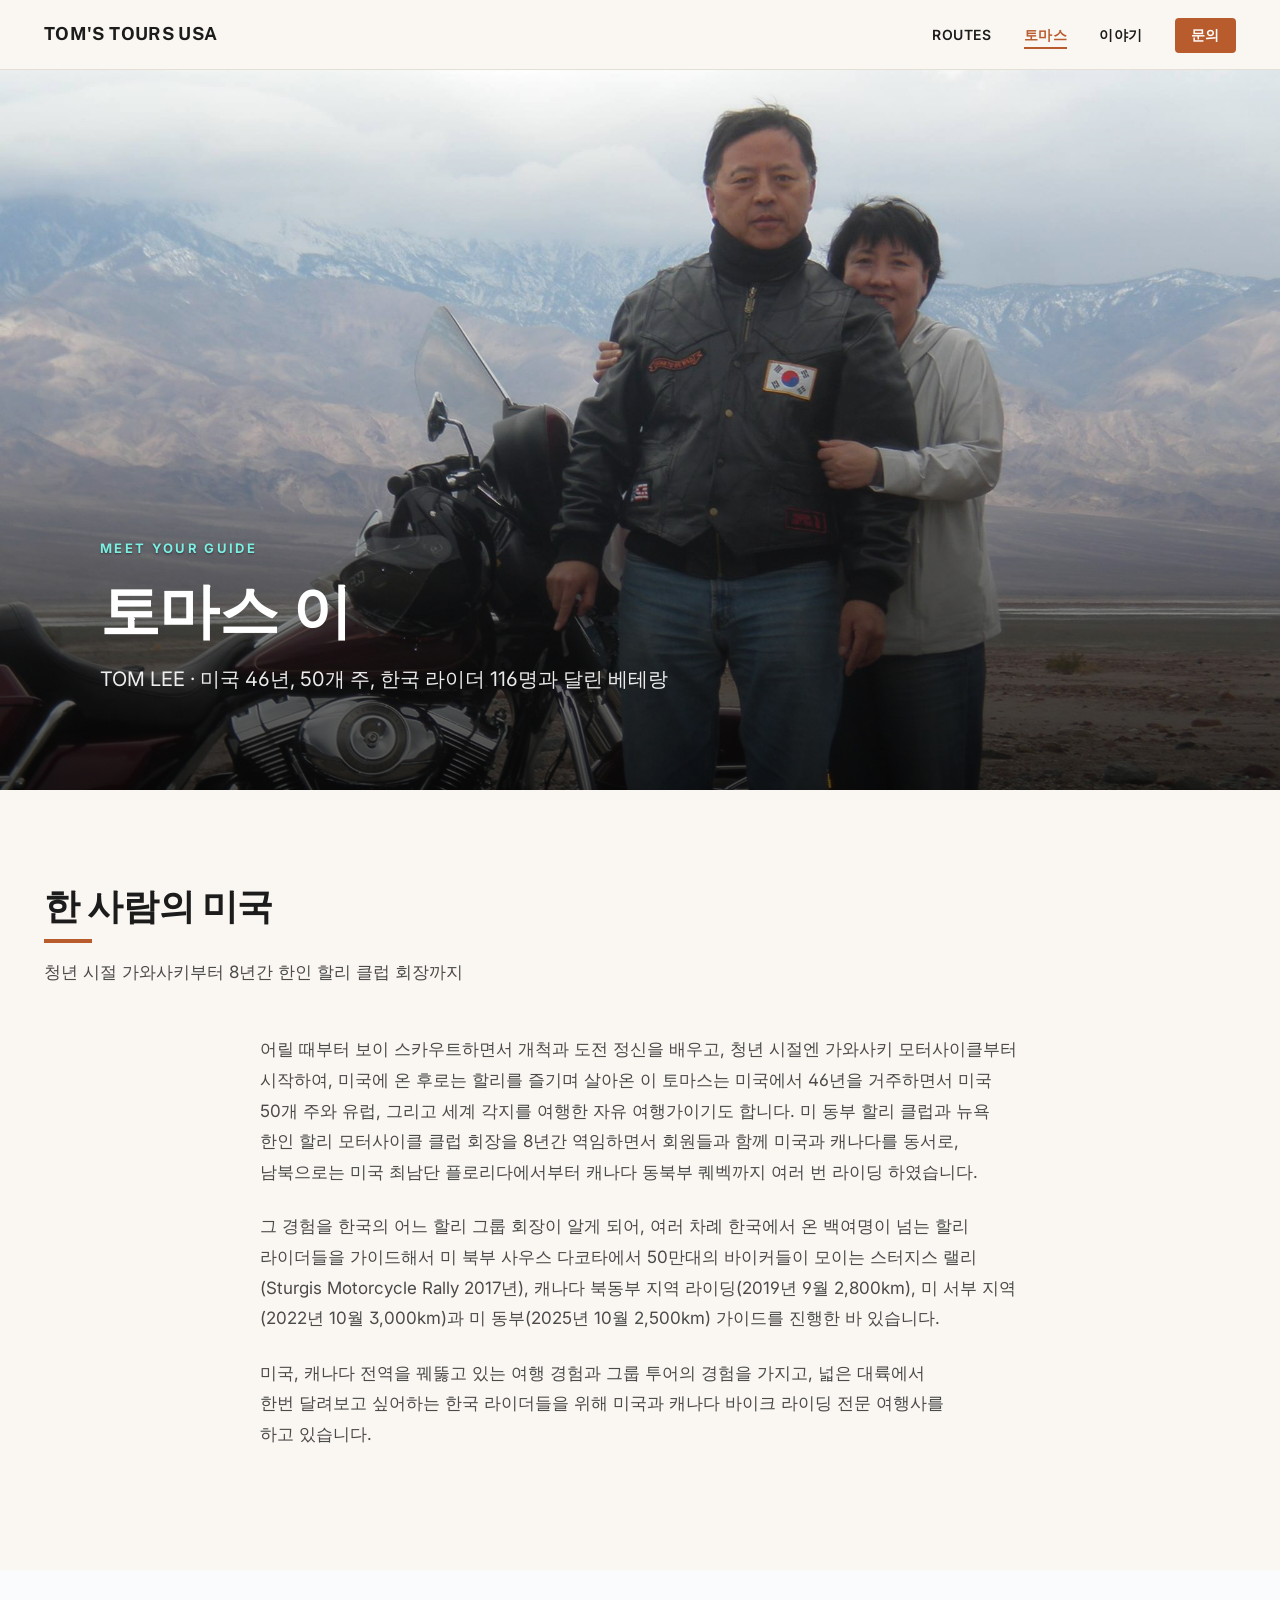
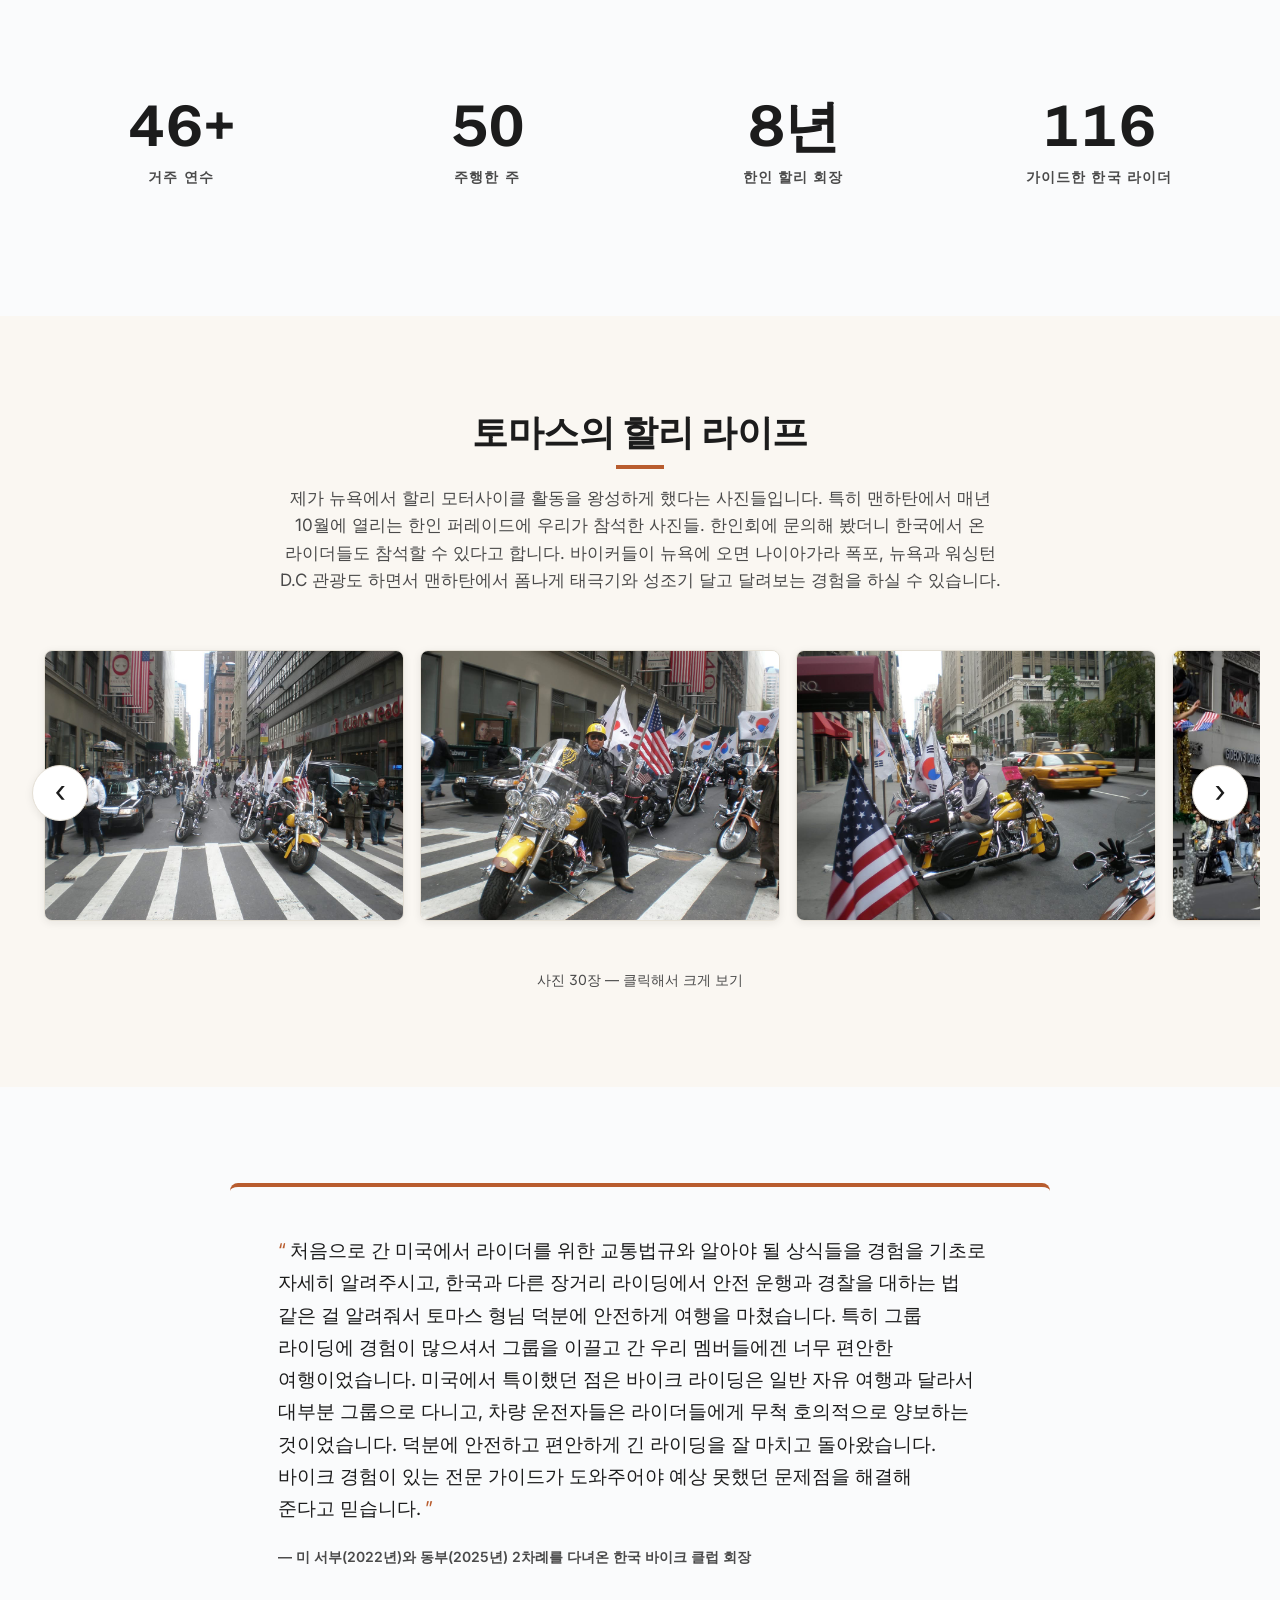
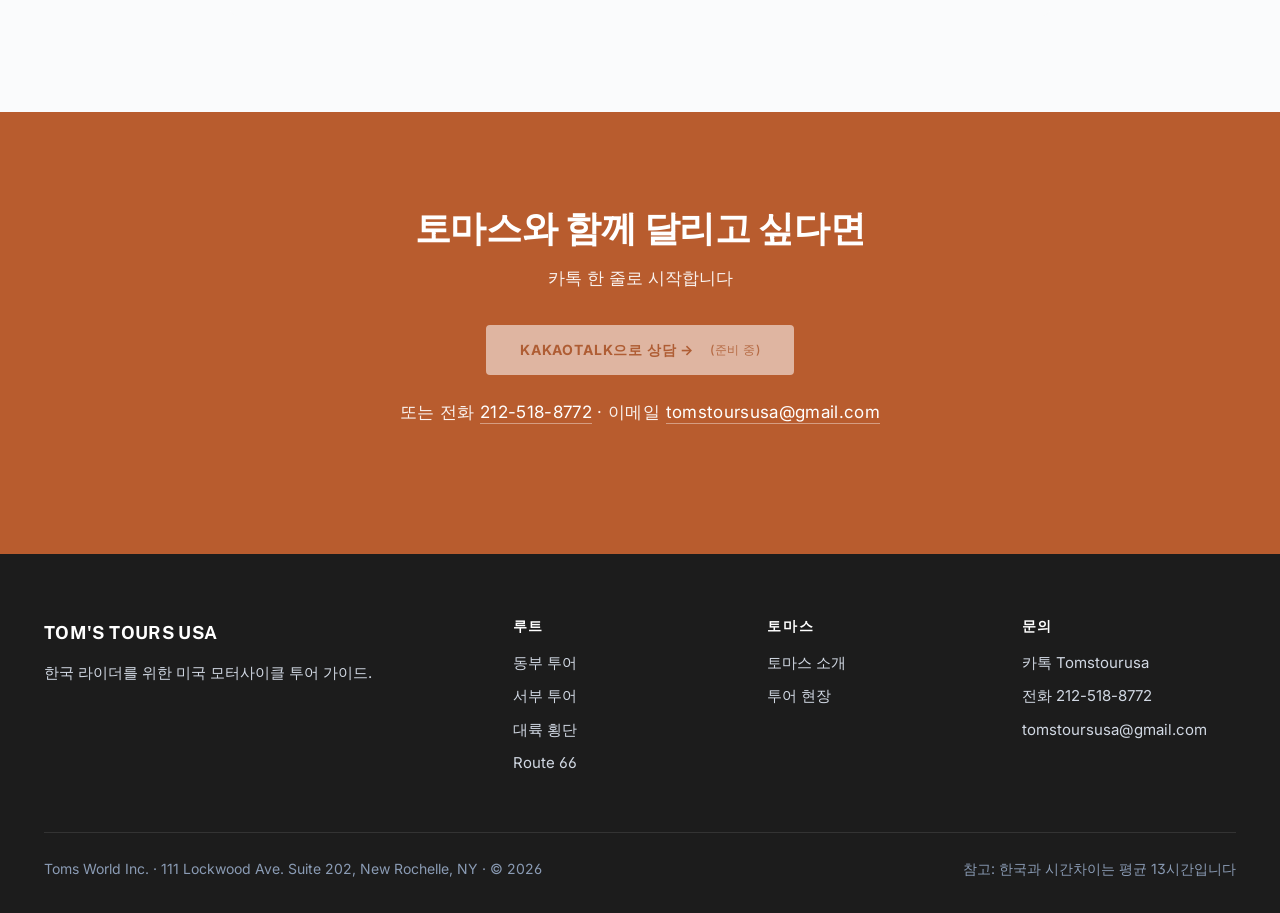
==== about.html @ 91f3f497 "Deploy LP-style site as primary (genesis-kwl.github.io/tomstoursusa) - Promote lonely/ → root (index" ====
<!DOCTYPE html>
<html lang="ko">
<head>
  <meta charset="UTF-8">
  <meta name="viewport" content="width=device-width, initial-scale=1.0">
  <title>토마스 이 · TOM'S TOURS USA</title>
  <meta name="description" content="46년 미국 거주, 50개 주 주행, 8년간 미 동부 한인 할리 클럽 회장, 116명의 한국 라이더 가이드. 토마스 이의 이야기.">
  <link rel="preconnect" href="https://fonts.googleapis.com">
  <link rel="preconnect" href="https://fonts.gstatic.com" crossorigin>
  <link href="https://fonts.googleapis.com/css2?family=Public+Sans:wght@500;700&family=Inter:wght@400;500;600;700&family=Pretendard+Variable:wght@400;500;600;700&display=swap" rel="stylesheet">
  <link rel="stylesheet" href="style.css">
</head>
<body>

<nav class="nav">
  <div class="nav-inner">
    <a href="index.html" class="nav-logo">TOM'S TOURS USA</a>
    <button class="nav-toggle" aria-label="메뉴" onclick="document.getElementById('nav-links').classList.toggle('open')">☰</button>
    <ul class="nav-links" id="nav-links">
      <li><a href="index.html#routes">ROUTES</a></li>
      <li><a href="about.html" class="active">토마스</a></li>
      <li><a href="stories.html">이야기</a></li>
      <li><a href="contact.html" class="nav-cta">문의</a></li>
    </ul>
  </div>
</nav>

<section class="hero hero--portrait">
  <img src="images/tom_photo_05_464810872_8675771472461035_6120434670242556151_n.jpg" alt="토마스와 부인이 할리데이비슨 앞에 태극기 패치를 달고 서 있는 모습">
  <div class="hero-inner">
    <div class="hero-eyebrow">MEET YOUR GUIDE</div>
    <h1>토마스 이</h1>
    <p class="hero-sub">TOM LEE · 미국 46년, 50개 주, 한국 라이더 116명과 달린 베테랑</p>
  </div>
</section>

<section class="section">
  <div class="container">
    <div class="section-head">
      <h2>한 사람의 미국</h2>
      <p class="lede">청년 시절 가와사키부터 8년간 한인 할리 클럽 회장까지</p>
    </div>
    <div style="max-width: 760px; margin: 0 auto;">
      <p style="margin-bottom: 24px; color: var(--ink-soft); line-height: 1.8;">어릴 때부터 보이 스카우트하면서 개척과 도전 정신을 배우고, 청년 시절엔 가와사키 모터사이클부터 시작하여, 미국에 온 후로는 할리를 즐기며 살아온 이 토마스는 미국에서 46년을 거주하면서 미국 50개 주와 유럽, 그리고 세계 각지를 여행한 자유 여행가이기도 합니다. 미 동부 할리 클럽과 뉴욕 한인 할리 모터사이클 클럽 회장을 8년간 역임하면서 회원들과 함께 미국과 캐나다를 동서로, 남북으로는 미국 최남단 플로리다에서부터 캐나다 동북부 퀘벡까지 여러 번 라이딩 하였습니다.</p>

      <p style="margin-bottom: 24px; color: var(--ink-soft); line-height: 1.8;">그 경험을 한국의 어느 할리 그룹 회장이 알게 되어, 여러 차례 한국에서 온 백여명이 넘는 할리 라이더들을 가이드해서 미 북부 사우스 다코타에서 50만대의 바이커들이 모이는 스터지스 랠리(Sturgis Motorcycle Rally 2017년), 캐나다 북동부 지역 라이딩(2019년 9월 2,800km), 미 서부 지역(2022년 10월 3,000km)과 미 동부(2025년 10월 2,500km) 가이드를 진행한 바 있습니다.</p>

      <p style="margin-bottom: 24px; color: var(--ink-soft); line-height: 1.8;">미국, 캐나다 전역을 꿰뚫고 있는 여행 경험과 그룹 투어의 경험을 가지고, 넓은 대륙에서 한번 달려보고 싶어하는 한국 라이더들을 위해 미국과 캐나다 바이크 라이딩 전문 여행사를 하고 있습니다.</p>
    </div>
  </div>
</section>

<section class="section--tight section--paper">
  <div class="container">
    <div class="stats stats--four" style="border:none;">
      <div><div class="stat-num">46+</div><span class="stat-label">거주 연수</span></div>
      <div><div class="stat-num">50</div><span class="stat-label">주행한 주</span></div>
      <div><div class="stat-num">8년</div><span class="stat-label">한인 할리 회장</span></div>
      <div><div class="stat-num">116</div><span class="stat-label">가이드한 한국 라이더</span></div>
    </div>
  </div>
</section>

<section class="section">
  <div class="container">
    <div class="section-head section-head--center">
      <h2>토마스의 할리 라이프</h2>
      <p class="lede" style="max-width: 760px; margin: 0 auto;">제가 뉴욕에서 할리 모터사이클 활동을 왕성하게 했다는 사진들입니다. 특히 맨하탄에서 매년 10월에 열리는 한인 퍼레이드에 우리가 참석한 사진들. 한인회에 문의해 봤더니 한국에서 온 라이더들도 참석할 수 있다고 합니다. 바이커들이 뉴욕에 오면 나이아가라 폭포, 뉴욕과 워싱턴 D.C 관광도 하면서 맨하탄에서 폼나게 태극기와 성조기 달고 달려보는 경험을 하실 수 있습니다.</p>
    </div>
  </div>

  <div class="slide-wrap">
    <button type="button" class="slide-nav slide-prev" aria-label="이전 사진" onclick="slideHarleyLife(-1)">‹</button>
    <div class="slide-track" id="harleyLifeTrack" tabindex="0" aria-label="토마스의 할리 라이프 갤러리">
      <figure class="slide" onclick="openLightboxLife(0)"><img src="images/harley_life/IMG_1296.PNG" alt="토마스의 할리 라이프 — 사진 1" loading="lazy"></figure>
      <figure class="slide" onclick="openLightboxLife(1)"><img src="images/harley_life/IMG_1297.PNG" alt="토마스의 할리 라이프 — 사진 2" loading="lazy"></figure>
      <figure class="slide" onclick="openLightboxLife(2)"><img src="images/harley_life/IMG_1298.PNG" alt="토마스의 할리 라이프 — 사진 3" loading="lazy"></figure>
      <figure class="slide" onclick="openLightboxLife(3)"><img src="images/harley_life/IMG_1299.PNG" alt="토마스의 할리 라이프 — 사진 4" loading="lazy"></figure>
      <figure class="slide" onclick="openLightboxLife(4)"><img src="images/harley_life/IMG_1300.PNG" alt="토마스의 할리 라이프 — 사진 5" loading="lazy"></figure>
      <figure class="slide" onclick="openLightboxLife(5)"><img src="images/harley_life/IMG_1301.PNG" alt="토마스의 할리 라이프 — 사진 6" loading="lazy"></figure>
      <figure class="slide" onclick="openLightboxLife(6)"><img src="images/harley_life/IMG_1302.PNG" alt="토마스의 할리 라이프 — 사진 7" loading="lazy"></figure>
      <figure class="slide" onclick="openLightboxLife(7)"><img src="images/harley_life/IMG_1303.PNG" alt="토마스의 할리 라이프 — 사진 8" loading="lazy"></figure>
      <figure class="slide" onclick="openLightboxLife(8)"><img src="images/harley_life/IMG_1304.PNG" alt="토마스의 할리 라이프 — 사진 9" loading="lazy"></figure>
      <figure class="slide" onclick="openLightboxLife(9)"><img src="images/harley_life/IMG_1305.PNG" alt="토마스의 할리 라이프 — 사진 10" loading="lazy"></figure>
      <figure class="slide" onclick="openLightboxLife(10)"><img src="images/harley_life/IMG_1306.PNG" alt="토마스의 할리 라이프 — 사진 11" loading="lazy"></figure>
      <figure class="slide" onclick="openLightboxLife(11)"><img src="images/harley_life/IMG_1307.PNG" alt="토마스의 할리 라이프 — 사진 12" loading="lazy"></figure>
      <figure class="slide" onclick="openLightboxLife(12)"><img src="images/harley_life/IMG_1308.PNG" alt="토마스의 할리 라이프 — 사진 13" loading="lazy"></figure>
      <figure class="slide" onclick="openLightboxLife(13)"><img src="images/harley_life/IMG_1309.PNG" alt="토마스의 할리 라이프 — 사진 14" loading="lazy"></figure>
      <figure class="slide" onclick="openLightboxLife(14)"><img src="images/harley_life/IMG_1310.PNG" alt="토마스의 할리 라이프 — 사진 15" loading="lazy"></figure>
      <figure class="slide" onclick="openLightboxLife(15)"><img src="images/harley_life/IMG_1311.PNG" alt="토마스의 할리 라이프 — 사진 16" loading="lazy"></figure>
      <figure class="slide" onclick="openLightboxLife(16)"><img src="images/harley_life/IMG_1312.PNG" alt="토마스의 할리 라이프 — 사진 17" loading="lazy"></figure>
      <figure class="slide" onclick="openLightboxLife(17)"><img src="images/harley_life/IMG_1313.PNG" alt="토마스의 할리 라이프 — 사진 18" loading="lazy"></figure>
      <figure class="slide" onclick="openLightboxLife(18)"><img src="images/harley_life/IMG_1314.PNG" alt="토마스의 할리 라이프 — 사진 19" loading="lazy"></figure>
      <figure class="slide" onclick="openLightboxLife(19)"><img src="images/harley_life/IMG_1315.PNG" alt="토마스의 할리 라이프 — 사진 20" loading="lazy"></figure>
      <figure class="slide" onclick="openLightboxLife(20)"><img src="images/harley_life/IMG_1316.PNG" alt="토마스의 할리 라이프 — 사진 21" loading="lazy"></figure>
      <figure class="slide" onclick="openLightboxLife(21)"><img src="images/harley_life/IMG_1317.PNG" alt="토마스의 할리 라이프 — 사진 22" loading="lazy"></figure>
      <figure class="slide" onclick="openLightboxLife(22)"><img src="images/harley_life/IMG_1318.PNG" alt="토마스의 할리 라이프 — 사진 23" loading="lazy"></figure>
      <figure class="slide" onclick="openLightboxLife(23)"><img src="images/harley_life/IMG_1319.PNG" alt="토마스의 할리 라이프 — 사진 24" loading="lazy"></figure>
      <figure class="slide" onclick="openLightboxLife(24)"><img src="images/harley_life/IMG_1320.PNG" alt="토마스의 할리 라이프 — 사진 25" loading="lazy"></figure>
      <figure class="slide" onclick="openLightboxLife(25)"><img src="images/harley_life/IMG_1321.PNG" alt="토마스의 할리 라이프 — 사진 26" loading="lazy"></figure>
      <figure class="slide" onclick="openLightboxLife(26)"><img src="images/harley_life/IMG_1322.PNG" alt="토마스의 할리 라이프 — 사진 27" loading="lazy"></figure>
      <figure class="slide" onclick="openLightboxLife(27)"><img src="images/harley_life/IMG_1323.PNG" alt="토마스의 할리 라이프 — 사진 28" loading="lazy"></figure>
      <figure class="slide" onclick="openLightboxLife(28)"><img src="images/harley_life/IMG_1324.PNG" alt="토마스의 할리 라이프 — 사진 29" loading="lazy"></figure>
      <figure class="slide" onclick="openLightboxLife(29)"><img src="images/harley_life/IMG_1325.PNG" alt="토마스의 할리 라이프 — 사진 30" loading="lazy"></figure>
    </div>
    <button type="button" class="slide-nav slide-next" aria-label="다음 사진" onclick="slideHarleyLife(1)">›</button>
  </div>
  <div class="container">
    <p class="slide-meta">사진 30장 — 클릭해서 크게 보기</p>
  </div>
</section>

<!-- LIGHTBOX (full-screen photo viewer) -->
<div class="lightbox" id="lightboxLife" aria-hidden="true" role="dialog" aria-label="할리 라이프 사진 전체 보기">
  <button type="button" class="lightbox-close" aria-label="닫기" onclick="closeLightboxLife()">×</button>
  <button type="button" class="lightbox-nav lightbox-prev" aria-label="이전 사진" onclick="lightboxLifeNav(-1)">‹</button>
  <div class="lightbox-stage">
    <img id="lightboxLifeImg" src="" alt="">
    <div class="lightbox-meta">
      <span class="lightbox-caption" id="lightboxLifeCaption"></span>
      <span class="lightbox-counter" id="lightboxLifeCounter"></span>
    </div>
  </div>
  <button type="button" class="lightbox-nav lightbox-next" aria-label="다음 사진" onclick="lightboxLifeNav(1)">›</button>
</div>

<script>
  function slideHarleyLife(dir) {
    var t = document.getElementById('harleyLifeTrack');
    if (!t) return;
    var slide = t.querySelector('.slide');
    if (!slide) return;
    var step = slide.getBoundingClientRect().width + 16;
    t.scrollBy({ left: dir * step, behavior: 'smooth' });
  }

  var __lifePhotos = [
  {src: "images/harley_life/IMG_1296.PNG", caption: "토마스의 할리 라이프 — 1 / 30", alt: "토마스의 할리 라이프 사진 1"},
  {src: "images/harley_life/IMG_1297.PNG", caption: "토마스의 할리 라이프 — 2 / 30", alt: "토마스의 할리 라이프 사진 2"},
  {src: "images/harley_life/IMG_1298.PNG", caption: "토마스의 할리 라이프 — 3 / 30", alt: "토마스의 할리 라이프 사진 3"},
  {src: "images/harley_life/IMG_1299.PNG", caption: "토마스의 할리 라이프 — 4 / 30", alt: "토마스의 할리 라이프 사진 4"},
  {src: "images/harley_life/IMG_1300.PNG", caption: "토마스의 할리 라이프 — 5 / 30", alt: "토마스의 할리 라이프 사진 5"},
  {src: "images/harley_life/IMG_1301.PNG", caption: "토마스의 할리 라이프 — 6 / 30", alt: "토마스의 할리 라이프 사진 6"},
  {src: "images/harley_life/IMG_1302.PNG", caption: "토마스의 할리 라이프 — 7 / 30", alt: "토마스의 할리 라이프 사진 7"},
  {src: "images/harley_life/IMG_1303.PNG", caption: "토마스의 할리 라이프 — 8 / 30", alt: "토마스의 할리 라이프 사진 8"},
  {src: "images/harley_life/IMG_1304.PNG", caption: "토마스의 할리 라이프 — 9 / 30", alt: "토마스의 할리 라이프 사진 9"},
  {src: "images/harley_life/IMG_1305.PNG", caption: "토마스의 할리 라이프 — 10 / 30", alt: "토마스의 할리 라이프 사진 10"},
  {src: "images/harley_life/IMG_1306.PNG", caption: "토마스의 할리 라이프 — 11 / 30", alt: "토마스의 할리 라이프 사진 11"},
  {src: "images/harley_life/IMG_1307.PNG", caption: "토마스의 할리 라이프 — 12 / 30", alt: "토마스의 할리 라이프 사진 12"},
  {src: "images/harley_life/IMG_1308.PNG", caption: "토마스의 할리 라이프 — 13 / 30", alt: "토마스의 할리 라이프 사진 13"},
  {src: "images/harley_life/IMG_1309.PNG", caption: "토마스의 할리 라이프 — 14 / 30", alt: "토마스의 할리 라이프 사진 14"},
  {src: "images/harley_life/IMG_1310.PNG", caption: "토마스의 할리 라이프 — 15 / 30", alt: "토마스의 할리 라이프 사진 15"},
  {src: "images/harley_life/IMG_1311.PNG", caption: "토마스의 할리 라이프 — 16 / 30", alt: "토마스의 할리 라이프 사진 16"},
  {src: "images/harley_life/IMG_1312.PNG", caption: "토마스의 할리 라이프 — 17 / 30", alt: "토마스의 할리 라이프 사진 17"},
  {src: "images/harley_life/IMG_1313.PNG", caption: "토마스의 할리 라이프 — 18 / 30", alt: "토마스의 할리 라이프 사진 18"},
  {src: "images/harley_life/IMG_1314.PNG", caption: "토마스의 할리 라이프 — 19 / 30", alt: "토마스의 할리 라이프 사진 19"},
  {src: "images/harley_life/IMG_1315.PNG", caption: "토마스의 할리 라이프 — 20 / 30", alt: "토마스의 할리 라이프 사진 20"},
  {src: "images/harley_life/IMG_1316.PNG", caption: "토마스의 할리 라이프 — 21 / 30", alt: "토마스의 할리 라이프 사진 21"},
  {src: "images/harley_life/IMG_1317.PNG", caption: "토마스의 할리 라이프 — 22 / 30", alt: "토마스의 할리 라이프 사진 22"},
  {src: "images/harley_life/IMG_1318.PNG", caption: "토마스의 할리 라이프 — 23 / 30", alt: "토마스의 할리 라이프 사진 23"},
  {src: "images/harley_life/IMG_1319.PNG", caption: "토마스의 할리 라이프 — 24 / 30", alt: "토마스의 할리 라이프 사진 24"},
  {src: "images/harley_life/IMG_1320.PNG", caption: "토마스의 할리 라이프 — 25 / 30", alt: "토마스의 할리 라이프 사진 25"},
  {src: "images/harley_life/IMG_1321.PNG", caption: "토마스의 할리 라이프 — 26 / 30", alt: "토마스의 할리 라이프 사진 26"},
  {src: "images/harley_life/IMG_1322.PNG", caption: "토마스의 할리 라이프 — 27 / 30", alt: "토마스의 할리 라이프 사진 27"},
  {src: "images/harley_life/IMG_1323.PNG", caption: "토마스의 할리 라이프 — 28 / 30", alt: "토마스의 할리 라이프 사진 28"},
  {src: "images/harley_life/IMG_1324.PNG", caption: "토마스의 할리 라이프 — 29 / 30", alt: "토마스의 할리 라이프 사진 29"},
  {src: "images/harley_life/IMG_1325.PNG", caption: "토마스의 할리 라이프 — 30 / 30", alt: "토마스의 할리 라이프 사진 30"}
  ];
  var __lifeIdx = 0;
  function openLightboxLife(i) {
    __lifeIdx = i;
    var lb = document.getElementById('lightboxLife');
    var img = document.getElementById('lightboxLifeImg');
    var cap = document.getElementById('lightboxLifeCaption');
    var cnt = document.getElementById('lightboxLifeCounter');
    var p = __lifePhotos[__lifeIdx];
    img.src = p.src; img.alt = p.alt;
    cap.textContent = p.caption;
    cnt.textContent = (__lifeIdx + 1) + ' / ' + __lifePhotos.length;
    lb.classList.add('open');
    lb.setAttribute('aria-hidden', 'false');
    document.body.style.overflow = 'hidden';
  }
  function closeLightboxLife() {
    var lb = document.getElementById('lightboxLife');
    lb.classList.remove('open');
    lb.setAttribute('aria-hidden', 'true');
    document.body.style.overflow = '';
  }
  function lightboxLifeNav(dir) {
    __lifeIdx = (__lifeIdx + dir + __lifePhotos.length) % __lifePhotos.length;
    openLightboxLife(__lifeIdx);
  }
  document.addEventListener('keydown', function(e) {
    var lb = document.getElementById('lightboxLife');
    if (!lb || !lb.classList.contains('open')) return;
    if (e.key === 'Escape') closeLightboxLife();
    else if (e.key === 'ArrowLeft') lightboxLifeNav(-1);
    else if (e.key === 'ArrowRight') lightboxLifeNav(1);
  });
  document.getElementById('lightboxLife').addEventListener('click', function(e) {
    if (e.target.id === 'lightboxLife') closeLightboxLife();
  });
</script>

<section class="section section--paper">
  <div class="container">
    <div class="testimonial">
      <q>처음으로 간 미국에서 라이더를 위한 교통법규와 알아야 될 상식들을 경험을 기초로 자세히 알려주시고, 한국과 다른 장거리 라이딩에서 안전 운행과 경찰을 대하는 법 같은 걸 알려줘서 토마스 형님 덕분에 안전하게 여행을 마쳤습니다. 특히 그룹 라이딩에 경험이 많으셔서 그룹을 이끌고 간 우리 멤버들에겐 너무 편안한 여행이었습니다. 미국에서 특이했던 점은 바이크 라이딩은 일반 자유 여행과 달라서 대부분 그룹으로 다니고, 차량 운전자들은 라이더들에게 무척 호의적으로 양보하는 것이었습니다. 덕분에 안전하고 편안하게 긴 라이딩을 잘 마치고 돌아왔습니다. 바이크 경험이 있는 전문 가이드가 도와주어야 예상 못했던 문제점을 해결해 준다고 믿습니다.</q>
      <cite>— 미 서부(2022년)와 동부(2025년) 2차례를 다녀온 한국 바이크 클럽 회장</cite>
    </div>
  </div>
</section>

<section class="teal-cta">
  <div class="container">
    <h2>토마스와 함께 달리고 싶다면</h2>
    <p>카톡 한 줄로 시작합니다</p>
    <div class="btn-row">
      <button type="button" class="btn btn-on-teal btn-disabled" disabled aria-disabled="true" title="카카오톡 링크 준비 중입니다">KAKAOTALK으로 상담 → <span class="btn-pending">(준비 중)</span></button>
    </div>
    <p class="teal-cta-meta">또는 전화 <a href="tel:212-518-8772">212-518-8772</a> · 이메일 <a href="mailto:tomstoursusa@gmail.com">tomstoursusa@gmail.com</a></p>
  </div>
</section>

<footer class="footer">
  <div class="container">
    <div class="footer-grid">
      <div class="footer-brand">
        <strong>TOM'S TOURS USA</strong>
        한국 라이더를 위한 미국 모터사이클 투어 가이드.
      </div>
      <div>
        <h4>루트</h4>
        <ul>
          <li><a href="routes/east.html">동부 투어</a></li>
          <li><a href="routes/west.html">서부 투어</a></li>
          <li><a href="routes/transcontinental.html">대륙 횡단</a></li>
          <li><a href="routes/route66.html">Route 66</a></li>
        </ul>
      </div>
      <div>
        <h4>토마스</h4>
        <ul>
          <li><a href="about.html">토마스 소개</a></li>
          <li><a href="stories.html">투어 현장</a></li>
        </ul>
      </div>
      <div>
        <h4>문의</h4>
        <ul>
          <li>카톡 Tomstourusa</li>
          <li>전화 212-518-8772</li>
          <li>tomstoursusa@gmail.com</li>
        </ul>
      </div>
    </div>
    <div class="footer-bottom">
      <span>Toms World Inc. · 111 Lockwood Ave. Suite 202, New Rochelle, NY · © 2026</span>
      <span>참고: 한국과 시간차이는 평균 13시간입니다</span>
    </div>
  </div>
</footer>

</body>
</html>
---- style.css ----
/* ==========================================================================
   TOM'S TOURS USA — Lonely Planet edition
   White paper · LP teal · Public Sans / Inter / Pretendard
   ========================================================================== */

:root {
  --paper: #FAF7F2;        /* warm off-white */
  --surface: #FFFFFF;      /* card backgrounds */
  --ink: #1c1c1c;          /* near-black */
  --ink-soft: #4a4a4a;     /* secondary text */
  --accent: #B85C2E;       /* single accent (placeholder rust) */
  --accent-dark: #9A4920;  /* hover */
  --rule: #E5E0D6;         /* warm divider */
  --shadow-card: 0 2px 8px rgba(28, 28, 28, 0.08);
  --shadow-card-hover: 0 8px 24px rgba(28, 28, 28, 0.14);
  --container: 1240px;
  --pad: 24px;
}

* { box-sizing: border-box; margin: 0; padding: 0; }

html { scroll-behavior: smooth; -webkit-text-size-adjust: 100%; }

body {
  font-family: 'Inter', 'Pretendard Variable', 'Pretendard', -apple-system, BlinkMacSystemFont, sans-serif;
  font-size: 17px;
  line-height: 1.6;
  color: var(--ink);
  background: var(--paper);
  -webkit-font-smoothing: antialiased;
  -moz-osx-font-smoothing: grayscale;
  font-feature-settings: "kern" 1, "liga" 1, "ss01" 1;
  /* Korean line-break: keep eojeol (어절) intact, no mid-word breaks */
  word-break: keep-all;
  overflow-wrap: break-word;
  text-wrap: pretty;
}

/* Anchor scroll offset for sticky nav (#routes etc. land below the header) */
section[id], div[id] { scroll-margin-top: 80px; }

/* a11y: visible keyboard focus on all interactive elements */
a:focus-visible,
button:focus-visible,
.card:focus-visible,
.btn:focus-visible,
.cta-text:focus-visible {
  outline: 3px solid var(--accent);
  outline-offset: 3px;
  border-radius: 4px;
}

/* Respect users who prefer reduced motion */
@media (prefers-reduced-motion: reduce) {
  html { scroll-behavior: auto; }
  *, *::before, *::after {
    animation-duration: 0.01ms !important;
    animation-iteration-count: 1 !important;
    transition-duration: 0.01ms !important;
  }
  .card:hover { transform: none; }
  .card:hover .card-photo img,
  .thumb:hover img { transform: none; }
}

/* Headlines: balanced wrapping (no orphan single words on last line) */
h1, h2, h3, h4, .prologue-quote, .lede { text-wrap: balance; }

/* Hero h1 has a deliberate 2-line break on desktop (composition / rhythm).
   On mobile (≤768px) we let text-wrap: balance choose the natural break,
   to avoid awkward "달려본 / 가이드와 함께" stranding when font shrinks to 36/30px. */
.br-desktop { display: inline; }
@media (max-width: 768px) {
  .br-desktop { display: none; }
}

img { max-width: 100%; height: auto; display: block; }

a { color: var(--accent); text-decoration: none; }
a:hover { color: var(--accent-dark); }

h1, h2, h3, h4 {
  font-family: 'Public Sans', 'Inter Tight', 'Pretendard Variable', sans-serif;
  font-weight: 700;
  line-height: 1.15;
  color: var(--ink);
  letter-spacing: -0.01em;
}

.container {
  max-width: var(--container);
  margin: 0 auto;
  padding: 0 var(--pad);
}

/* ============ NAV ============ */
.nav {
  position: sticky; top: 0; z-index: 100;
  background: var(--paper);
  border-bottom: 1px solid var(--rule);
}
.nav-inner {
  display: flex; align-items: center; justify-content: space-between;
  padding: 20px 0;
  max-width: var(--container);
  margin: 0 auto; padding-left: var(--pad); padding-right: var(--pad);
}
.nav-logo {
  font-family: 'Public Sans', 'Inter Tight', sans-serif;
  font-weight: 700; font-size: 18px;
  letter-spacing: 0.02em;
  color: var(--ink);
}
.nav-links {
  display: flex; gap: 32px; list-style: none;
}
.nav-links a {
  color: var(--ink);
  font-weight: 600;
  font-size: 14px;
  letter-spacing: 0.04em;
  text-transform: uppercase;
  padding: 4px 0;
  border-bottom: 2px solid transparent;
  transition: border-color 0.15s, color 0.15s;
}
.nav-links a:hover, .nav-links a.active {
  color: var(--accent);
  border-bottom-color: var(--accent);
}
.nav-toggle {
  display: none;
  background: none; border: none;
  font-size: 24px; color: var(--ink);
  cursor: pointer;
  /* 44×44 touch target floor (Fitts's Law / WCAG 2.5.5 Level AAA) */
  min-width: 44px;
  min-height: 44px;
  padding: 8px;
  margin: -8px;
  border-radius: 4px;
}
.nav-toggle:hover { background: rgba(0,0,0,0.04); }

/* ============ HERO ============ */
.hero {
  position: relative;
  width: 100%;
  aspect-ratio: 21 / 9;
  min-height: 480px;
  max-height: 760px;
  overflow: hidden;
  display: flex; align-items: flex-end;
}
.hero img {
  position: absolute; inset: 0;
  width: 100%; height: 100%;
  object-fit: cover; object-position: center;
  z-index: 1;
}
.hero::after {
  content: ""; position: absolute; inset: 0;
  /* Neutral black gradient — keeps focus on accent rust, no competing hue */
  background: linear-gradient(180deg, rgba(0,0,0,0) 0%, rgba(0,0,0,0.20) 50%, rgba(0,0,0,0.72) 100%);
  z-index: 2;
}
.hero-inner {
  position: relative; z-index: 3;
  width: 100%;
  max-width: var(--container);
  margin: 0 auto;
  padding: 64px 80px;
  color: #fff;
}
.hero-eyebrow {
  text-transform: uppercase;
  letter-spacing: 0.18em;
  font-size: 13px;
  font-weight: 700;
  /* Brighter teal for AA contrast on photo + black gradient bottom.
     #6BE3D5 → #7CF0E2 lifts luminance ~6% while keeping LP teal hue. */
  color: #7CF0E2;
  margin-bottom: 20px;
  /* Subtle text-shadow shores up contrast over variable photo backgrounds */
  text-shadow: 0 1px 2px rgba(0,0,0,0.45);
}
.hero h1 {
  font-size: 64px;
  color: #fff;
  margin-bottom: 20px;
  max-width: 880px;
  line-height: 1.08;
}
.hero-sub {
  font-size: 20px;
  color: rgba(255,255,255,0.92);
  line-height: 1.5;
  max-width: 720px;
  margin-bottom: 32px;
  font-weight: 400;
}
.hero-cta { display: flex; gap: 16px; flex-wrap: wrap; }

.hero--small { aspect-ratio: auto; min-height: 56vh; max-height: 540px; }
.hero--smaller { aspect-ratio: auto; min-height: 44vh; max-height: 460px; }
.hero--small h1, .hero--smaller h1 { font-size: 56px; }

/* PORTRAIT hero — for about.html where the photo is a vertical portrait;
   we let it breathe taller and shift the image focus toward the upper third. */
.hero--portrait { aspect-ratio: auto; min-height: 72vh; max-height: 760px; }
.hero--portrait img { object-position: center 28%; }
.hero--portrait h1 { font-size: 60px; }
@media (max-width: 768px) {
  .hero--portrait { min-height: 64vh; max-height: 620px; }
  .hero--portrait h1 { font-size: 40px; }
}

/* ============ BUTTONS ============ */
.btn {
  display: inline-flex; align-items: center; gap: 8px;
  font-family: inherit;
  font-size: 14px;
  font-weight: 700;
  letter-spacing: 0.06em;
  text-transform: uppercase;
  padding: 16px 32px;
  border-radius: 4px;
  border: 2px solid transparent;
  cursor: pointer;
  transition: background 0.15s, color 0.15s, border-color 0.15s, transform 0.15s;
  text-decoration: none;
  line-height: 1;
}
.btn-primary { background: var(--accent); color: #fff; border-color: var(--accent); }
.btn-primary:hover { background: var(--accent-dark); border-color: var(--accent-dark); color: #fff; }
.btn-outline-white { background: transparent; color: #fff; border-color: #fff; }
.btn-outline-white:hover { background: #fff; color: var(--ink); }
.btn-on-teal { background: #fff; color: var(--accent); border-color: #fff; }
.btn-on-teal:hover { background: rgba(255,255,255,0.9); color: var(--accent-dark); }

.cta-text {
  display: inline-flex; align-items: center; gap: 8px;
  color: var(--accent);
  font-weight: 700;
  font-size: 14px;
  letter-spacing: 0.06em;
  text-transform: uppercase;
}
.cta-text:hover { color: var(--accent-dark); }
.cta-text::after { content: "→"; transition: transform 0.15s; }
.cta-text:hover::after { transform: translateX(3px); }

/* ============ SECTIONS ============ */
.section { padding: 96px 0; }
.section--tight { padding: 64px 0; }
.section--white { background: var(--paper); }
.section--paper { background: #fafbfc; }

.section-head { margin-bottom: 48px; max-width: 760px; }
.section-head--center { text-align: center; margin-left: auto; margin-right: auto; }
.section-head h2 {
  font-size: 36px;
  margin-bottom: 16px;
  position: relative;
  padding-bottom: 16px;
}
.section-head h2::after {
  content: "";
  position: absolute;
  left: 0; bottom: 0;
  /* 8px-grid: 56→48px keeps 8-multiple cadence with section-head margin-bottom: 48px */
  width: 48px; height: 4px;
  background: var(--accent);
}
.section-head--center h2::after { left: 50%; transform: translateX(-50%); }
.section-head .lede {
  font-size: 17px;
  color: var(--ink-soft);
  line-height: 1.6;
}

/* ============ STATS STRIP ============ */
.stats {
  display: grid;
  grid-template-columns: repeat(3, 1fr);
  gap: 32px;
  padding: 64px 0;
  border-top: 1px solid var(--rule);
  border-bottom: 1px solid var(--rule);
  text-align: center;
}
.stats--four { grid-template-columns: repeat(4, 1fr); }
.stat-num {
  font-family: 'Public Sans', 'Inter Tight', sans-serif;
  font-size: 56px;
  font-weight: 700;
  color: var(--ink);
  line-height: 1;
  font-variant-numeric: tabular-nums;
  letter-spacing: -0.02em;
}
.stat-label {
  display: block;
  margin-top: 12px;
  font-size: 14px;
  color: var(--ink-soft);
  text-transform: uppercase;
  letter-spacing: 0.08em;
  font-weight: 600;
}

/* ============ ROUTE CARDS ============ */
.cards {
  display: grid;
  grid-template-columns: repeat(2, 1fr);
  gap: 32px;
}
.cards--3 { grid-template-columns: repeat(3, 1fr); }
.cards--4 { grid-template-columns: repeat(4, 1fr); }

.card {
  background: #fff;
  border-radius: 8px;
  overflow: hidden;
  box-shadow: var(--shadow-card);
  transition: box-shadow 0.2s, transform 0.2s;
  display: flex; flex-direction: column;
  text-decoration: none;
  color: inherit;
}
.card:hover {
  box-shadow: var(--shadow-card-hover);
  transform: translateY(-2px);
  color: inherit;
}
.card-photo {
  aspect-ratio: 16 / 10;
  overflow: hidden;
  background: #f0f3f6;
}
.card-photo img {
  width: 100%; height: 100%; object-fit: cover;
  transition: transform 0.4s;
}
.card:hover .card-photo img { transform: scale(1.04); }
.card-body { padding: 24px; flex: 1; display: flex; flex-direction: column; }
.card-eyebrow {
  font-size: 14px;
  text-transform: uppercase;
  letter-spacing: 0.12em;
  font-weight: 700;
  color: var(--accent);
  margin-bottom: 12px;
}
.card-title {
  font-size: 24px;
  font-weight: 700;
  color: var(--ink);
  margin-bottom: 8px;
  line-height: 1.2;
}
.card-sub {
  font-size: 15px;
  color: var(--ink-soft);
  line-height: 1.5;
  margin-bottom: 20px;
  flex: 1;
}
.card-cta { margin-top: auto; }

/* ============ ABOUT 2-COL ============ */
.split {
  display: grid;
  grid-template-columns: 4fr 6fr;
  gap: 64px;
  align-items: center;
}
.split-photo img {
  width: 100%;
  border-radius: 8px;
  aspect-ratio: 4 / 5;
  object-fit: cover;
  box-shadow: var(--shadow-card);
}
.split-text h2 { font-size: 36px; margin: 12px 0 20px; line-height: 1.15; }
.split-text p { color: var(--ink-soft); margin-bottom: 20px; line-height: 1.7; }
.split-text .eyebrow {
  font-size: 14px;
  text-transform: uppercase;
  letter-spacing: 0.18em;
  font-weight: 700;
  color: var(--accent);
}

/* ============ THUMB GRID ============ */
.thumbs {
  display: grid;
  grid-template-columns: repeat(4, 1fr);
  gap: 16px;
}
.thumbs--3 { grid-template-columns: repeat(3, 1fr); }
.thumb {
  aspect-ratio: 1 / 1;
  overflow: hidden;
  border-radius: 8px;
  background: #f0f3f6;
  cursor: pointer;
}
.thumb img {
  width: 100%; height: 100%; object-fit: cover;
  transition: transform 0.4s;
}
.thumb:hover img { transform: scale(1.05); }

/* ============ TEAL CTA BLOCK ============ */
.teal-cta {
  background: var(--accent);
  color: #fff;
  padding: 96px 0;
  text-align: center;
}
.teal-cta h2 {
  color: #fff;
  font-size: 36px;
  margin-bottom: 16px;
}
.teal-cta p {
  font-size: 17px;
  color: rgba(255,255,255,0.92);
  margin-bottom: 32px;
}
.teal-cta .btn-row { display: inline-flex; gap: 16px; flex-wrap: wrap; justify-content: center; }

/* ============ FOOTER ============ */
.footer {
  background: var(--ink);
  color: #d1d8e3;
  padding: 64px 0 32px;
  font-size: 15px;
  line-height: 1.7;
}
.footer-grid {
  display: grid;
  grid-template-columns: 2fr 1fr 1fr 1fr;
  gap: 40px;
  margin-bottom: 48px;
}
.footer h4 {
  color: #fff;
  font-size: 14px;
  text-transform: uppercase;
  letter-spacing: 0.12em;
  margin-bottom: 16px;
}
.footer-brand strong {
  display: block;
  font-family: 'Public Sans', 'Inter Tight', sans-serif;
  font-size: 18px;
  color: #fff;
  margin-bottom: 12px;
  letter-spacing: 0.02em;
}
.footer ul { list-style: none; }
.footer ul li { margin-bottom: 8px; }
.footer a { color: #d1d8e3; }
.footer a:hover { color: var(--accent); }
.footer-bottom {
  border-top: 1px solid rgba(255,255,255,0.1);
  padding-top: 24px;
  font-size: 14px;
  color: #8a9bb4;
  display: flex; justify-content: space-between; flex-wrap: wrap; gap: 12px;
}

/* ============ BREADCRUMB ============ */
.breadcrumb {
  background: #fafbfc;
  border-bottom: 1px solid var(--rule);
  padding: 16px 0;
  font-size: 14px;
  color: var(--ink-soft);
}
.breadcrumb a { color: var(--ink-soft); }
.breadcrumb a:hover { color: var(--accent); }
.breadcrumb .sep { margin: 0 8px; color: #b8c0cc; }

/* ============ QUICK FACTS BAR ============ */
.quick-facts {
  background: #fff;
  border-bottom: 1px solid var(--rule);
  padding: 32px 0;
}
.quick-facts-inner {
  display: grid;
  grid-template-columns: repeat(4, 1fr);
  gap: 24px;
  text-align: center;
}
.qf-label {
  display: block;
  font-size: 14px;
  text-transform: uppercase;
  letter-spacing: 0.12em;
  font-weight: 700;
  color: var(--accent);
  margin-bottom: 8px;
}
.qf-val {
  font-family: 'Public Sans', 'Inter Tight', sans-serif;
  font-size: 22px;
  font-weight: 700;
  color: var(--ink);
}

/* ============ ITINERARY STOPS ============ */
.itinerary { display: flex; flex-direction: column; gap: 24px; max-width: 880px; margin: 0 auto; }
.stop {
  display: grid;
  grid-template-columns: 80px 1fr;
  gap: 24px;
  align-items: flex-start;
  padding: 24px 0;
  border-bottom: 1px solid var(--rule);
}
.stop:last-child { border-bottom: none; }
.stop-badge {
  width: 64px; height: 64px;
  border-radius: 50%;
  background: var(--accent);
  color: #fff;
  display: flex; align-items: center; justify-content: center;
  font-family: 'Public Sans', sans-serif;
  font-weight: 700;
  font-size: 14px;
  text-align: center;
  line-height: 1.1;
  letter-spacing: 0.04em;
}
.stop-body h4 { font-size: 22px; margin-bottom: 8px; color: var(--ink); }
.stop-body p { color: var(--ink-soft); line-height: 1.6; }

/* ============ ONE-LINER PANEL ============ */
.oneliner {
  max-width: 760px;
  margin: 0 auto;
  text-align: center;
  font-size: 22px;
  line-height: 1.6;
  color: var(--ink);
  font-weight: 400;
}

/* ============ GOLD PANEL ============ */
.gold-panel {
  background: #fff8e8;
  border-left: 4px solid var(--accent);
  padding: 40px 48px;
  border-radius: 8px;
  max-width: 880px;
  margin: 0 auto;
}
.gold-panel .eyebrow {
  font-size: 14px;
  text-transform: uppercase;
  letter-spacing: 0.16em;
  font-weight: 700;
  color: #b8861f;
  margin-bottom: 12px;
}
.gold-panel h3 { font-size: 26px; margin-bottom: 16px; color: var(--ink); }
.gold-panel p { color: #5a4a1a; line-height: 1.7; font-size: 17px; }

/* ============ TESTIMONIAL ============ */
.testimonial {
  max-width: 820px;
  margin: 0 auto;
  padding: 48px;
  background: #fafbfc;
  border-radius: 8px;
  border-top: 4px solid var(--accent);
}
.testimonial q {
  display: block;
  font-size: 19px;
  line-height: 1.7;
  color: var(--ink);
  font-style: normal;
  quotes: "\201C" "\201D";
}
.testimonial q::before { content: open-quote; color: var(--accent); margin-right: 4px; }
.testimonial q::after { content: close-quote; color: var(--accent); margin-left: 4px; }
.testimonial cite {
  display: block;
  margin-top: 20px;
  font-size: 14px;
  color: var(--ink-soft);
  font-style: normal;
  font-weight: 600;
}

/* ============ CONTACT CARD ============ */
.contact-card {
  max-width: 720px;
  margin: 0 auto;
  background: #fff;
  border: 1px solid var(--rule);
  border-radius: 8px;
  padding: 48px;
  box-shadow: var(--shadow-card);
}
.contact-card .row {
  display: grid;
  grid-template-columns: 140px 1fr;
  gap: 16px;
  padding: 20px 0;
  border-bottom: 1px solid var(--rule);
  align-items: baseline;
}
.contact-card .row:last-child { border-bottom: none; }
.contact-card .row dt {
  font-size: 14px;
  text-transform: uppercase;
  letter-spacing: 0.1em;
  font-weight: 700;
  color: var(--accent);
}
.contact-card .row dd {
  font-size: 18px;
  color: var(--ink);
  font-weight: 600;
}
.contact-card .row dd a { color: var(--ink); border-bottom: 1px dashed var(--accent); }
.contact-card .note {
  margin-top: 32px;
  padding: 16px 20px;
  background: #fafbfc;
  border-radius: 4px;
  font-size: 14px;
  color: var(--ink-soft);
}

/* ============ MASONRY GALLERY ============ */
.masonry {
  column-count: 4;
  column-gap: 16px;
}
.masonry-item {
  break-inside: avoid;
  margin-bottom: 16px;
  border-radius: 8px;
  overflow: hidden;
  cursor: pointer;
  background: #f0f3f6;
}
.masonry-item img {
  width: 100%;
  display: block;
  transition: opacity 0.2s;
}
.masonry-item:hover img { opacity: 0.92; }

/* ============ LIGHTBOX ============ */
.lightbox {
  display: none;
  position: fixed; inset: 0;
  background: rgba(0,0,0,0.92);
  z-index: 200;
  align-items: center; justify-content: center;
  padding: 32px;
}
.lightbox.open { display: flex; }
.lightbox img { max-width: 100%; max-height: 92vh; border-radius: 4px; }
.lightbox-close {
  position: absolute; top: 24px; right: 32px;
  background: none; border: none;
  color: #fff; font-size: 32px; cursor: pointer;
}

/* ============ RESPONSIVE ============ */
@media (max-width: 1024px) {
  .hero h1 { font-size: 52px; }
  .hero-inner { padding: 48px 40px; }
  .footer-grid { grid-template-columns: 1fr 1fr; }
  .split { grid-template-columns: 1fr; gap: 32px; }
  .thumbs { grid-template-columns: repeat(3, 1fr); }
  .masonry { column-count: 3; }
}

@media (max-width: 768px) {
  body { font-size: 17px; }
  .nav-toggle { display: block; }
  .nav-links {
    display: none;
    position: absolute; top: 100%; left: 0; right: 0;
    background: #fff;
    flex-direction: column;
    gap: 0;
    padding: 8px 24px 24px;
    border-bottom: 1px solid var(--rule);
    box-shadow: var(--shadow-card);
  }
  .nav-links.open { display: flex; }
  .nav-links li { width: 100%; }
  .nav-links a {
    display: block;
    padding: 16px 0;
    border-bottom: 1px solid var(--rule);
  }
  .hero { aspect-ratio: 4 / 3; min-height: 480px; }
  .hero-inner { padding: 32px 24px; }
  .hero h1 { font-size: 36px; }
  .hero-sub { font-size: 17px; }
  .hero-cta { flex-direction: column; align-items: stretch; }
  .btn { justify-content: center; }
  .section { padding: 64px 0; }
  .section-head h2 { font-size: 28px; }
  .stats, .stats--four { grid-template-columns: repeat(2, 1fr); gap: 32px 16px; }
  .stat-num { font-size: 44px; }
  .cards, .cards--3, .cards--4 { grid-template-columns: 1fr; }
  .quick-facts-inner { grid-template-columns: repeat(2, 1fr); gap: 20px; }
  .thumbs { grid-template-columns: repeat(2, 1fr); }
  .masonry { column-count: 2; }
  .footer-grid { grid-template-columns: 1fr; gap: 32px; }
  .gold-panel { padding: 32px 24px; }
  .testimonial { padding: 32px 24px; }
  .contact-card { padding: 32px 24px; }
  .contact-card .row { grid-template-columns: 1fr; gap: 4px; padding: 16px 0; }
  .teal-cta { padding: 64px 0; }
  .teal-cta h2 { font-size: 26px; }
  .stop { grid-template-columns: 56px 1fr; gap: 16px; }
  .stop-badge { width: 48px; height: 48px; font-size: 14px; }
  .oneliner { font-size: 18px; }
  .hero-eyebrow { font-size: 14px; }
}

@media (max-width: 380px) {
  .hero h1 { font-size: 30px; }
  .stats, .stats--four { grid-template-columns: 1fr; }
}


/* ============================================================
   PROLOGUE — emotional opener (두두둥 + 두 개의 심장)
   ============================================================ */
.prologue { padding: 96px 24px; background: var(--paper); }
.prologue-inner { max-width: 720px; margin: 0 auto; text-align: center; }
.prologue-beat {
  font-family: 'Public Sans', sans-serif;
  font-size: 26px; font-weight: 500;
  letter-spacing: 0.08em;
  color: var(--ink); opacity: 0.62;
  margin-bottom: 32px;
}
.prologue p {
  font-size: 19px; line-height: 1.85;
  color: var(--ink); margin-bottom: 24px;
  font-family: 'Pretendard Variable', 'Inter', sans-serif;
}
.prologue-quote {
  font-size: 30px !important; font-weight: 700 !important;
  color: var(--ink) !important; line-height: 1.4 !important;
  margin: 32px 0 !important; padding-bottom: 24px;
  border-bottom: 3px solid var(--accent);
  display: inline-block;
}
.prologue strong { color: var(--accent); font-weight: 700; }

/* Mission line — operational clarity beneath the brand poetry. S60 §P4. */
.prologue-mission {
  margin-top: 40px !important;
  padding-top: 32px;
  border-top: 1px solid var(--rule);
  font-size: 17px !important;
  line-height: 1.7 !important;
  color: var(--ink-soft) !important;
  font-style: normal;
}

@media (max-width: 768px) {
  .prologue { padding: 64px 20px; }
  .prologue-beat { font-size: 20px; }
  .prologue p { font-size: 17px; }
  .prologue-quote { font-size: 24px !important; }
  .prologue-mission { font-size: 16px !important; margin-top: 32px !important; padding-top: 24px; }
}

/* ============================================================
   STORIES LINK — compressed from full thumb-grid preview (S60 §P5)
   One-line bridge to stories.html instead of redundant photos
   ============================================================ */
.stories-link { padding: 64px 0; }
.stories-link-inner {
  display: flex;
  align-items: center;
  justify-content: space-between;
  gap: 24px;
  padding: 32px 40px;
  background: #fafbfc;
  border: 1px solid var(--rule);
  border-radius: 8px;
  text-decoration: none;
  color: inherit;
  transition: border-color 0.15s, background 0.15s;
}
.stories-link-inner:hover {
  border-color: var(--accent);
  background: #fff;
  color: inherit;
}
.stories-link-eyebrow {
  font-size: 14px;
  text-transform: uppercase;
  letter-spacing: 0.12em;
  font-weight: 700;
  color: var(--accent);
  flex-shrink: 0;
}
.stories-link-text {
  flex: 1;
  font-size: 17px;
  color: var(--ink);
  font-weight: 500;
}
@media (max-width: 768px) {
  .stories-link { padding: 48px 0; }
  .stories-link-inner { flex-direction: column; align-items: flex-start; padding: 24px; gap: 12px; }
  .stories-link-text { font-size: 16px; }
}

/* ============================================================
   TEAL CTA META — phone/email demoted from button to inline (S60 §P6)
   ============================================================ */
.teal-cta-meta {
  margin-top: 24px;
  font-size: 14px;
  color: rgba(255,255,255,0.82);
  letter-spacing: 0.02em;
}
.teal-cta-meta a {
  color: #fff;
  border-bottom: 1px solid rgba(255,255,255,0.4);
  padding-bottom: 1px;
}
.teal-cta-meta a:hover {
  border-bottom-color: #fff;
  color: #fff;
}

/* ============================================================
   PARADISE 7 — 미국이 바이커들의 천국인 점
   ============================================================ */
.paradise-list {
  list-style: none; counter-reset: paradise;
  max-width: 820px; margin: 0 auto; padding: 0;
}
.paradise-list li {
  counter-increment: paradise;
  display: flex; gap: 20px; align-items: flex-start;
  padding: 20px 0;
  border-bottom: 1px solid var(--rule);
}
.paradise-list li:last-child { border-bottom: none; }
.paradise-list li::before {
  content: counter(paradise, decimal-leading-zero);
  flex-shrink: 0;
  width: 36px; height: 36px;
  border-radius: 50%;
  background: var(--accent); color: #fff;
  display: flex; align-items: center; justify-content: center;
  font-family: 'Public Sans', sans-serif;
  font-weight: 700; font-size: 14px; letter-spacing: 0.04em;
}
.paradise-list li > span {
  font-size: 17px; line-height: 1.7;
  color: var(--ink); padding-top: 4px;
  font-family: 'Pretendard Variable', 'Inter', sans-serif;
}

/* ============================================================
   THRILL 7 — 미국 최고의 스릴 라이딩 코스
   ============================================================ */
.thrill-list {
  list-style: none; counter-reset: thrill;
  max-width: 820px; margin: 0 auto; padding: 0;
}
.thrill-list li {
  counter-increment: thrill;
  padding: 32px 0;
  border-bottom: 1px solid var(--rule);
}
.thrill-list li:last-child { border-bottom: none; }
.thrill-head {
  display: flex; align-items: center; gap: 16px;
  margin-bottom: 12px;
}
.thrill-num {
  flex-shrink: 0;
  display: inline-flex; align-items: center; justify-content: center;
  width: 40px; height: 40px;
  border-radius: 50%;
  background: var(--accent); color: #fff;
  font-family: 'Public Sans', sans-serif;
  font-weight: 700; font-size: 15px; letter-spacing: 0.04em;
}
.thrill-name {
  font-family: 'Public Sans', 'Pretendard Variable', sans-serif;
  font-size: 22px; font-weight: 700;
  color: var(--ink);
}
.thrill-desc {
  font-size: 17px; line-height: 1.7;
  color: var(--ink-soft); padding-left: 64px;
  font-family: 'Pretendard Variable', 'Inter', sans-serif;
}
@media (max-width: 768px) {
  .thrill-name { font-size: 18px; }
  .thrill-desc { padding-left: 0; font-size: 16px; }
}


/* ============================================================
   STORIES SLIDE GALLERY — inline horizontal carousel
   55-75 audience: BIG nav buttons, scroll-snap, lazy load
   ============================================================ */
.stories-slide { padding-bottom: 96px; }
.stories-slide .section-head { margin-bottom: 32px; }

.slide-wrap {
  position: relative;
  margin: 0 auto 24px;
  max-width: var(--container);
  padding: 0;
}

.slide-track {
  display: flex;
  gap: 16px;
  overflow-x: auto;
  scroll-snap-type: x mandatory;
  scroll-padding: 24px;
  padding: 8px 24px 24px;
  scrollbar-width: thin;
  scrollbar-color: var(--rule) transparent;
}
.slide-track::-webkit-scrollbar { height: 8px; }
.slide-track::-webkit-scrollbar-track { background: transparent; }
.slide-track::-webkit-scrollbar-thumb { background: var(--rule); border-radius: 4px; }

.slide {
  flex: 0 0 auto;
  width: 360px;
  scroll-snap-align: start;
  background: var(--surface);
  border: 1px solid var(--rule);
  border-radius: 8px;
  overflow: hidden;
  box-shadow: var(--shadow-card);
  transition: box-shadow 0.2s, transform 0.2s;
}
.slide:hover { box-shadow: var(--shadow-card-hover); transform: translateY(-2px); }

.slide img {
  width: 100%;
  aspect-ratio: 4 / 3;
  object-fit: cover;
  display: block;
}

.slide figcaption {
  padding: 16px 20px;
  font-size: 16px;
  font-weight: 600;
  color: var(--ink);
  font-family: 'Pretendard Variable', 'Inter', sans-serif;
}

/* Big, obvious arrow buttons (55-75 audience: 56×56 click target) */
.slide-nav {
  position: absolute;
  top: 50%;
  transform: translateY(-50%);
  z-index: 5;
  width: 56px;
  height: 56px;
  border-radius: 50%;
  background: var(--surface);
  color: var(--ink);
  border: 1px solid var(--rule);
  font-size: 32px;
  line-height: 1;
  cursor: pointer;
  box-shadow: var(--shadow-card);
  transition: background 0.15s, color 0.15s, transform 0.15s, box-shadow 0.15s;
  font-family: inherit;
  display: flex;
  align-items: center;
  justify-content: center;
  padding: 0;
  padding-bottom: 4px;
}
.slide-nav:hover {
  background: var(--accent);
  color: #fff;
  transform: translateY(-50%) scale(1.06);
  box-shadow: var(--shadow-card-hover);
}
.slide-prev { left: 12px; }
.slide-next { right: 12px; }

.slide-meta {
  text-align: center;
  font-size: 14px;
  color: var(--ink-soft);
  margin-top: 8px;
}

@media (max-width: 768px) {
  .stories-slide { padding-bottom: 64px; }
  .slide { width: 280px; }
  .slide figcaption { padding: 12px 16px; font-size: 15px; }
  /* Hide arrow buttons on mobile — touch swipe is natural */
  .slide-nav { display: none; }
  .slide-track { padding: 8px 16px 16px; }
}


/* ============================================================
   SLIDE GALLERY V2 — bigger, cinematic, click-to-lightbox
   ============================================================ */
.stories-slide .slide { width: 640px; }
.stories-slide .slide img { aspect-ratio: 16 / 10; }
.stories-slide .slide { cursor: zoom-in; }
.stories-slide .slide figcaption { padding: 20px 24px; font-size: 17px; }
.stories-slide .lede { color: var(--ink-soft); font-size: 16px; margin-top: 8px; }

@media (max-width: 768px) {
  .stories-slide .slide { width: 320px; }
  .stories-slide .slide figcaption { padding: 12px 16px; font-size: 15px; }
}

/* ============================================================
   LIGHTBOX — full-screen photo viewer
   ============================================================ */
.lightbox {
  position: fixed; inset: 0;
  background: rgba(12, 12, 12, 0.96);
  z-index: 9999;
  display: none;
  align-items: center; justify-content: center;
  padding: 24px;
}
.lightbox.open { display: flex; }
.lightbox-stage {
  position: relative;
  max-width: min(92vw, 1600px);
  max-height: 92vh;
  display: flex; flex-direction: column; align-items: center;
  gap: 16px;
}
.lightbox-stage img {
  max-width: 100%;
  max-height: calc(92vh - 64px);
  object-fit: contain;
  display: block;
  box-shadow: 0 24px 64px rgba(0,0,0,0.6);
}
.lightbox-meta {
  display: flex; align-items: center; justify-content: space-between;
  width: 100%;
  color: #fff;
  font-family: 'Pretendard Variable', 'Inter', sans-serif;
  padding: 0 8px;
}
.lightbox-caption { font-size: 17px; font-weight: 600; }
.lightbox-counter { font-size: 14px; color: rgba(255,255,255,0.7); font-feature-settings: "tnum"; letter-spacing: 0.04em; }

.lightbox-close {
  position: absolute;
  top: 24px; right: 24px;
  width: 48px; height: 48px;
  border-radius: 50%;
  background: rgba(255,255,255,0.12);
  color: #fff;
  border: none;
  font-size: 28px; line-height: 1;
  cursor: pointer;
  display: flex; align-items: center; justify-content: center;
  transition: background 0.15s;
  font-family: inherit;
  z-index: 10000;
}
.lightbox-close:hover { background: rgba(255,255,255,0.25); }

.lightbox-nav {
  position: absolute;
  top: 50%; transform: translateY(-50%);
  width: 64px; height: 64px;
  border-radius: 50%;
  background: rgba(255,255,255,0.12);
  color: #fff;
  border: none;
  font-size: 36px; line-height: 1;
  cursor: pointer;
  display: flex; align-items: center; justify-content: center;
  transition: background 0.15s;
  font-family: inherit;
  z-index: 10000;
  padding-bottom: 4px;
}
.lightbox-nav:hover { background: rgba(255,255,255,0.25); }
.lightbox-prev { left: 24px; }
.lightbox-next { right: 24px; }

@media (max-width: 768px) {
  .lightbox { padding: 12px; }
  .lightbox-close { top: 12px; right: 12px; width: 44px; height: 44px; font-size: 24px; }
  .lightbox-nav { width: 48px; height: 48px; font-size: 28px; }
  .lightbox-prev { left: 8px; }
  .lightbox-next { right: 8px; }
  .lightbox-caption { font-size: 15px; }
  .lightbox-stage { gap: 8px; }
}

/* ============================================================
   THRILL CARDS — bucket-list destination cards with photos
   Differentiated from PARADISE list (text-only) by visual weight
   ============================================================ */
.thrill-grid {
  display: grid;
  grid-template-columns: repeat(2, 1fr);
  gap: 32px;
  max-width: 1120px;
  margin: 0 auto;
}

.thrill-card {
  background: var(--surface);
  border: 1px solid var(--rule);
  border-radius: 8px;
  overflow: hidden;
  box-shadow: var(--shadow-card);
  transition: box-shadow 0.2s, transform 0.2s;
  display: flex; flex-direction: column;
}
.thrill-card:hover {
  box-shadow: var(--shadow-card-hover);
  transform: translateY(-2px);
}

.thrill-card-photo {
  position: relative;
  width: 100%;
  aspect-ratio: 16 / 10;
  overflow: hidden;
}
.thrill-card-photo img {
  width: 100%; height: 100%;
  object-fit: cover;
  transition: transform 0.4s;
}
.thrill-card:hover .thrill-card-photo img {
  transform: scale(1.04);
}

.thrill-card-num {
  position: absolute;
  top: 16px; left: 16px;
  width: 48px; height: 48px;
  border-radius: 50%;
  background: var(--accent);
  color: #fff;
  display: flex; align-items: center; justify-content: center;
  font-family: 'Public Sans', sans-serif;
  font-weight: 800;
  font-size: 18px;
  letter-spacing: 0.04em;
  box-shadow: 0 4px 12px rgba(0,0,0,0.25);
}

.thrill-card-body {
  padding: 24px;
  flex: 1;
  display: flex; flex-direction: column;
}

.thrill-card-region {
  font-size: 14px;
  font-weight: 700;
  color: var(--accent);
  text-transform: uppercase;
  letter-spacing: 0.08em;
  margin-bottom: 8px;
}

.thrill-card-name {
  font-family: 'Public Sans', 'Pretendard Variable', sans-serif;
  font-size: 24px;
  font-weight: 700;
  color: var(--ink);
  line-height: 1.2;
  margin-bottom: 8px;
}
.thrill-card-en {
  display: block;
  font-size: 15px;
  font-weight: 500;
  color: var(--ink-soft);
  margin-top: 4px;
  letter-spacing: 0;
}

.thrill-card-stat {
  font-size: 15px;
  font-weight: 600;
  color: var(--ink);
  margin-bottom: 16px;
  font-feature-settings: "tnum";
  padding-bottom: 16px;
  border-bottom: 1px solid var(--rule);
}

.thrill-card-desc {
  font-size: 16px;
  line-height: 1.7;
  color: var(--ink-soft);
  font-family: 'Pretendard Variable', 'Inter', sans-serif;
  flex: 1;
}

@media (max-width: 768px) {
  .thrill-grid { grid-template-columns: 1fr; gap: 24px; }
  .thrill-card-num { width: 40px; height: 40px; font-size: 16px; }
  .thrill-card-name { font-size: 20px; }
  .thrill-card-body { padding: 20px; }
}


/* ============================================================
   THRILL LIST V2 — vertical stacked list, no photos, rich metadata
   Differentiated from PARADISE (smaller numbered) by richer content per item
   ============================================================ */
.thrill-list-v2 {
  list-style: none;
  max-width: 1120px;
  margin: 0 auto;
  padding: 0;
  display: grid;
  grid-template-columns: repeat(2, 1fr);
  gap: 24px;
}

.thrill-row {
  position: relative;
  background: var(--surface);
  border: 1px solid var(--rule);
  border-radius: 8px;
  padding: 32px;
  box-shadow: var(--shadow-card);
}

/* Number kept as a quiet top-right marker (a11y: aria-hidden in HTML) */
.thrill-row-num {
  position: absolute;
  top: 24px;
  right: 32px;
  font-family: 'Public Sans', sans-serif;
  font-size: 14px;
  font-weight: 700;
  color: var(--ink-soft);
  letter-spacing: 0.08em;
  opacity: 0.6;
  font-feature-settings: "tnum";
}

.thrill-row-body { display: flex; flex-direction: column; }

.thrill-row-region {
  font-size: 14px;
  font-weight: 700;
  color: var(--accent);
  text-transform: uppercase;
  letter-spacing: 0.08em;
  margin-bottom: 8px;
}

.thrill-row-name {
  font-family: 'Public Sans', 'Pretendard Variable', sans-serif;
  font-size: 26px;
  font-weight: 700;
  color: var(--ink);
  line-height: 1.25;
  margin-bottom: 4px;
}
.thrill-row-en {
  display: block;
  font-size: 15px;
  font-weight: 500;
  color: var(--ink-soft);
  margin-top: 4px;
  letter-spacing: 0;
}

.thrill-row-stat {
  font-size: 15px;
  font-weight: 700;
  color: var(--ink);
  margin: 16px 0;
  padding-bottom: 16px;
  border-bottom: 1px solid var(--rule);
  font-feature-settings: "tnum";
}

.thrill-row-desc {
  font-size: 17px;
  line-height: 1.7;
  color: var(--ink-soft);
  font-family: 'Pretendard Variable', 'Inter', sans-serif;
}

@media (max-width: 768px) {
  .thrill-list-v2 { grid-template-columns: 1fr; gap: 16px; }
  .thrill-row { padding: 24px; }
  .thrill-row-num { top: 20px; right: 24px; font-size: 14px; }
  .thrill-row-name { font-size: 22px; }
  .thrill-row-desc { font-size: 16px; }
}


/* ============================================================
   NAV CTA — 문의 link styled as a rust button
   ============================================================ */
.nav-links a.nav-cta {
  background: var(--accent);
  color: #fff;
  padding: 8px 16px;
  border-radius: 4px;
  border-bottom: 2px solid transparent !important;
  transition: background 0.15s, transform 0.15s;
}
.nav-links a.nav-cta:hover {
  background: var(--accent-dark);
  color: #fff;
  border-bottom-color: transparent !important;
  transform: translateY(-1px);
}
@media (max-width: 768px) {
  .nav-links a.nav-cta {
    border-radius: 4px;
    padding: 12px 16px;
    border-bottom: none !important;
    margin-top: 8px;
    text-align: center;
  }
}


/* Disabled CTA — KAKAO link pending */
.btn-disabled, .btn[disabled] {
  opacity: 0.55;
  cursor: not-allowed;
  pointer-events: auto;  /* keep tooltip working */
  filter: grayscale(0.2);
}
.btn-disabled:hover { background: inherit; color: inherit; transform: none; }
.btn-pending {
  font-size: 12px;
  font-weight: 500;
  letter-spacing: 0.04em;
  margin-left: 8px;
  text-transform: none;
  opacity: 0.85;
}


/* ============================================================
   HERO — portrait subject (heads near top of photo, e.g. about.html)
   Anchor crop higher so heads aren't cut off
   ============================================================ */
.hero--portrait img { object-position: center 20%; }
.hero--portrait { aspect-ratio: 16 / 9; min-height: 560px; max-height: 720px; }

@media (max-width: 768px) {
  .hero--portrait img { object-position: center 12%; }
  .hero--portrait { aspect-ratio: 3 / 4; min-height: 520px; }
}
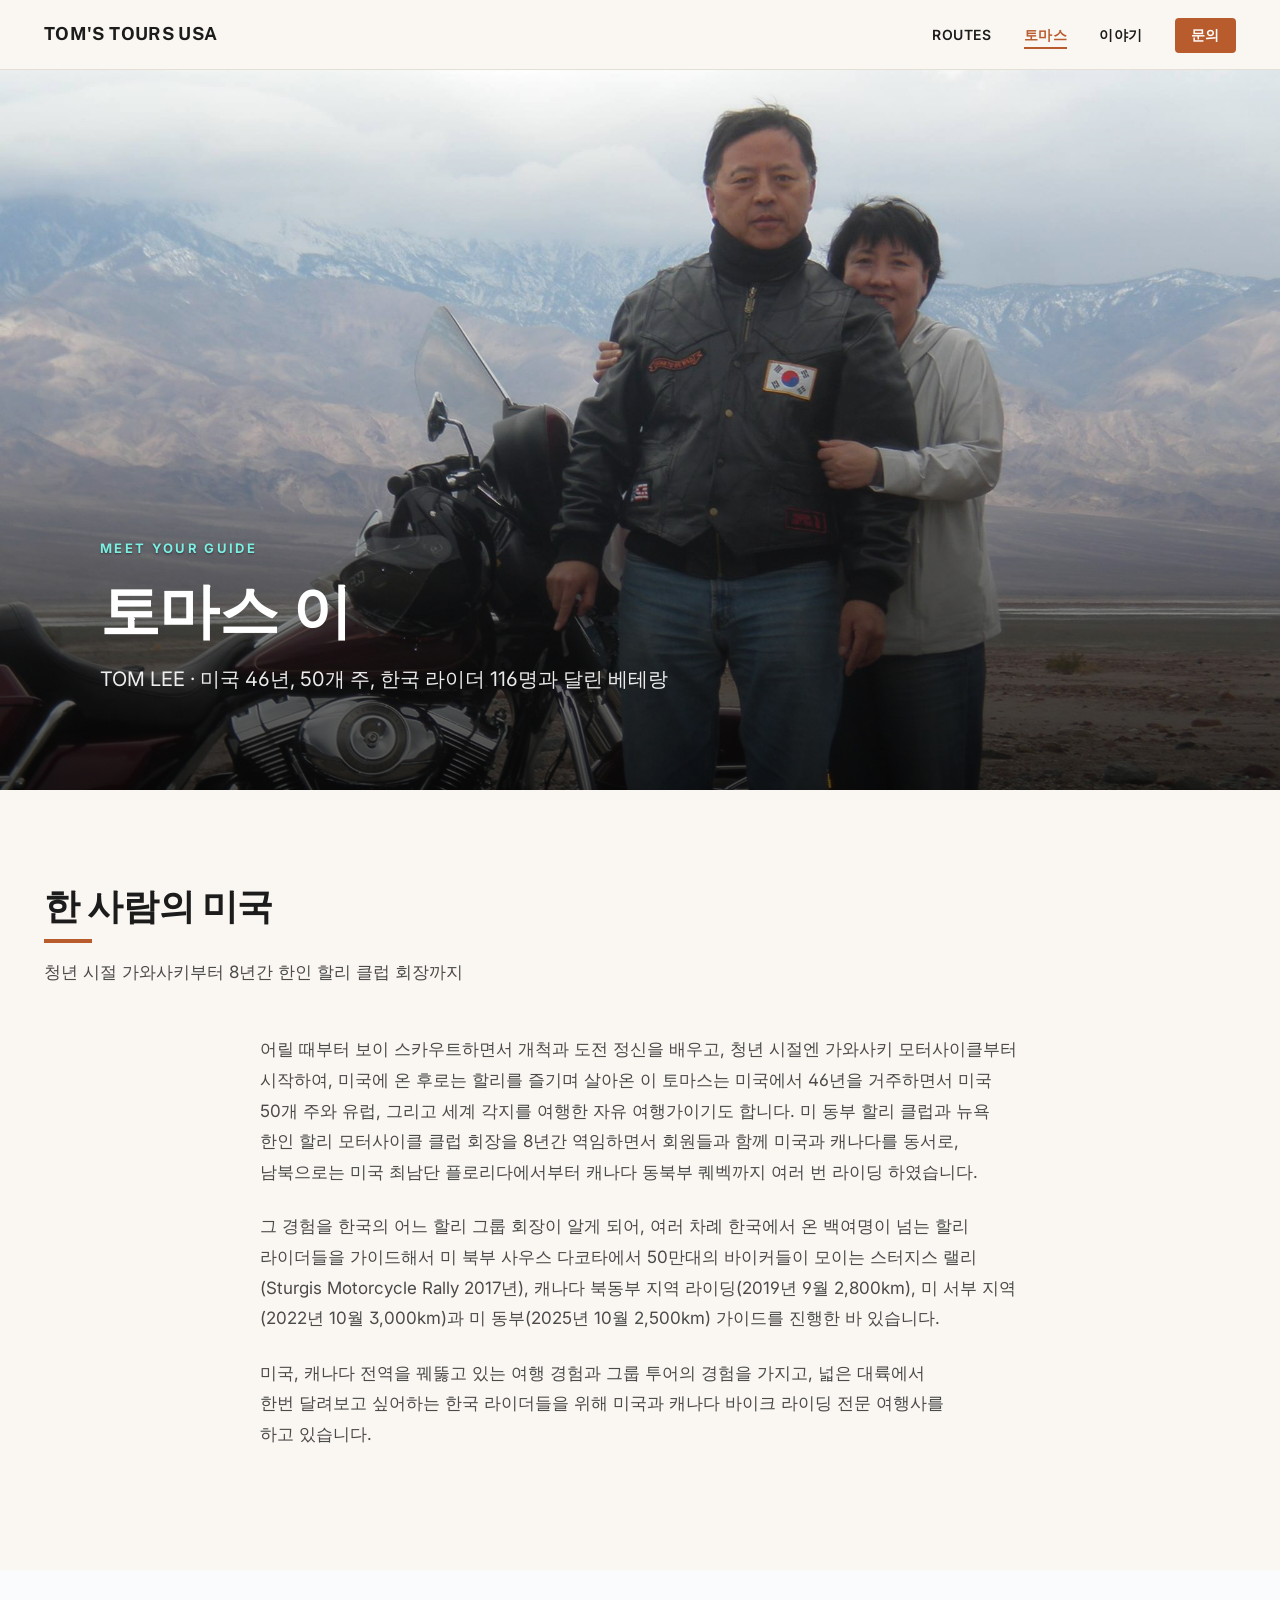
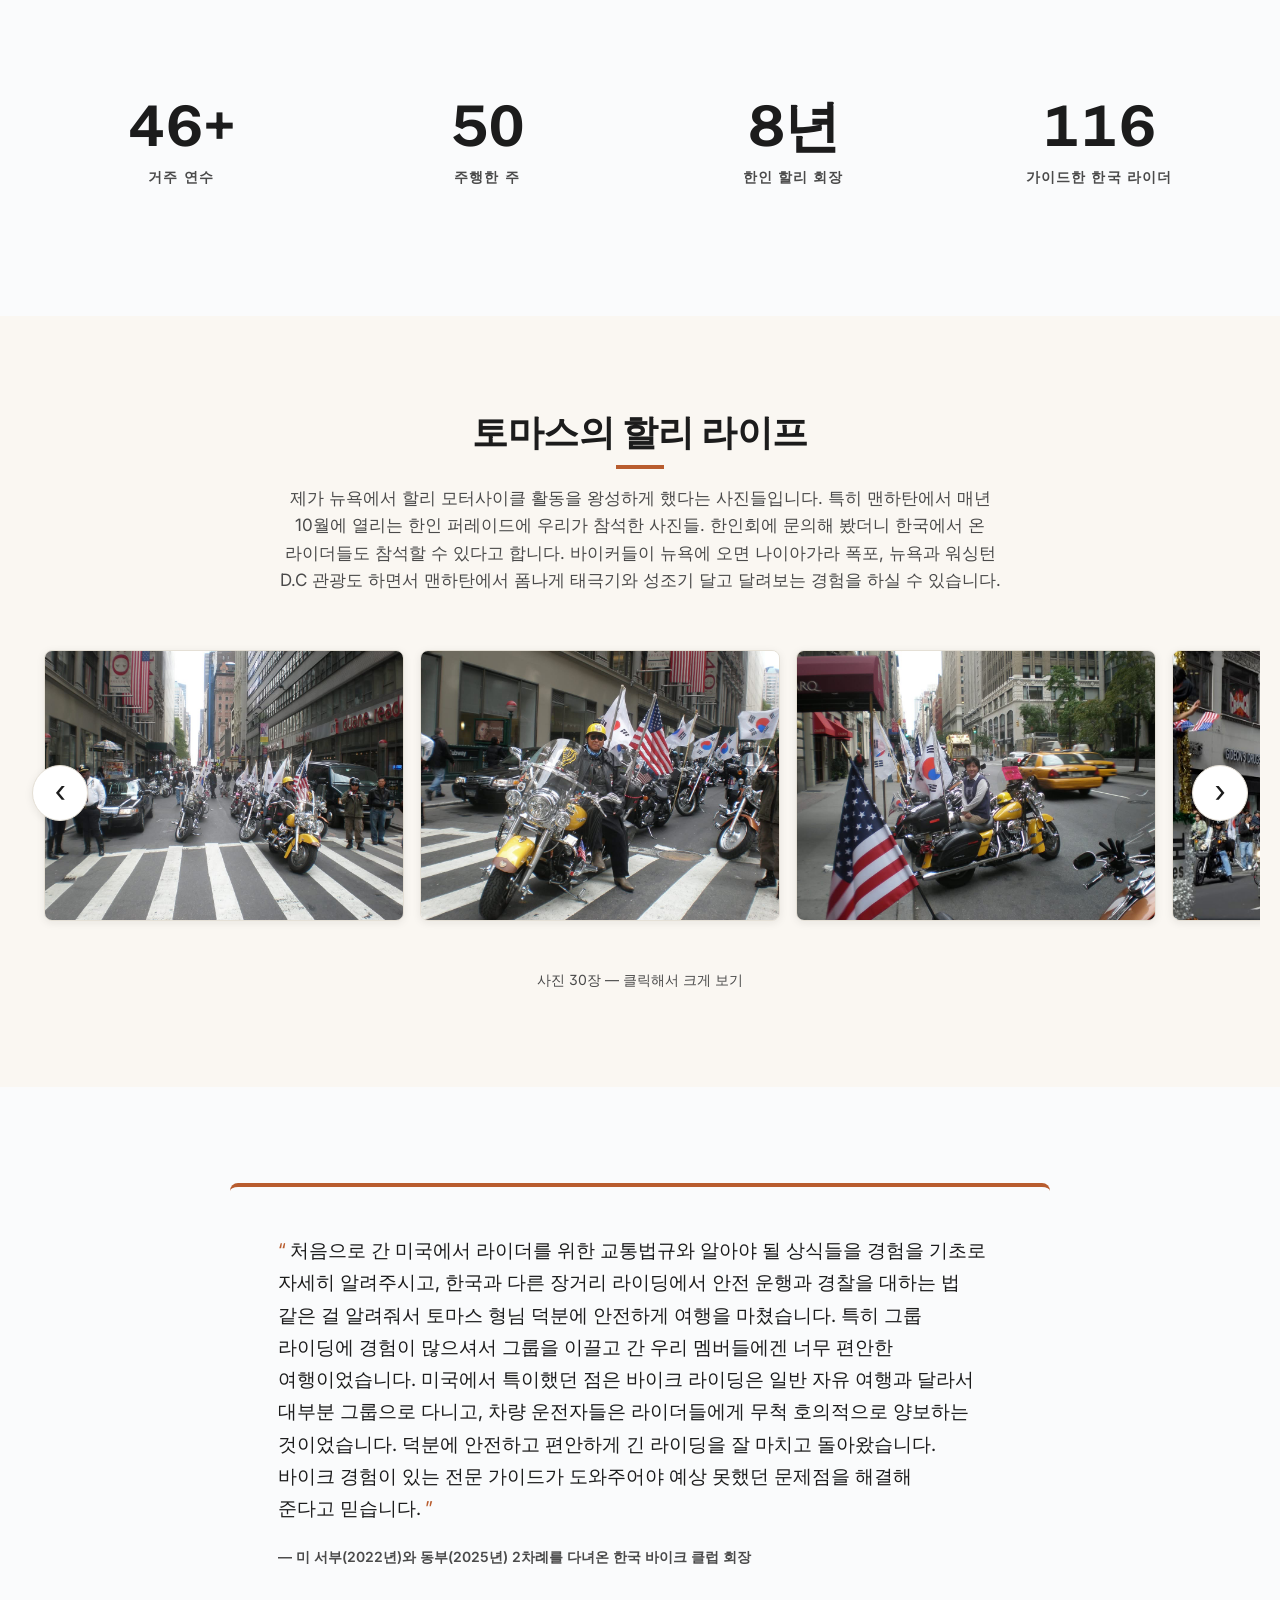
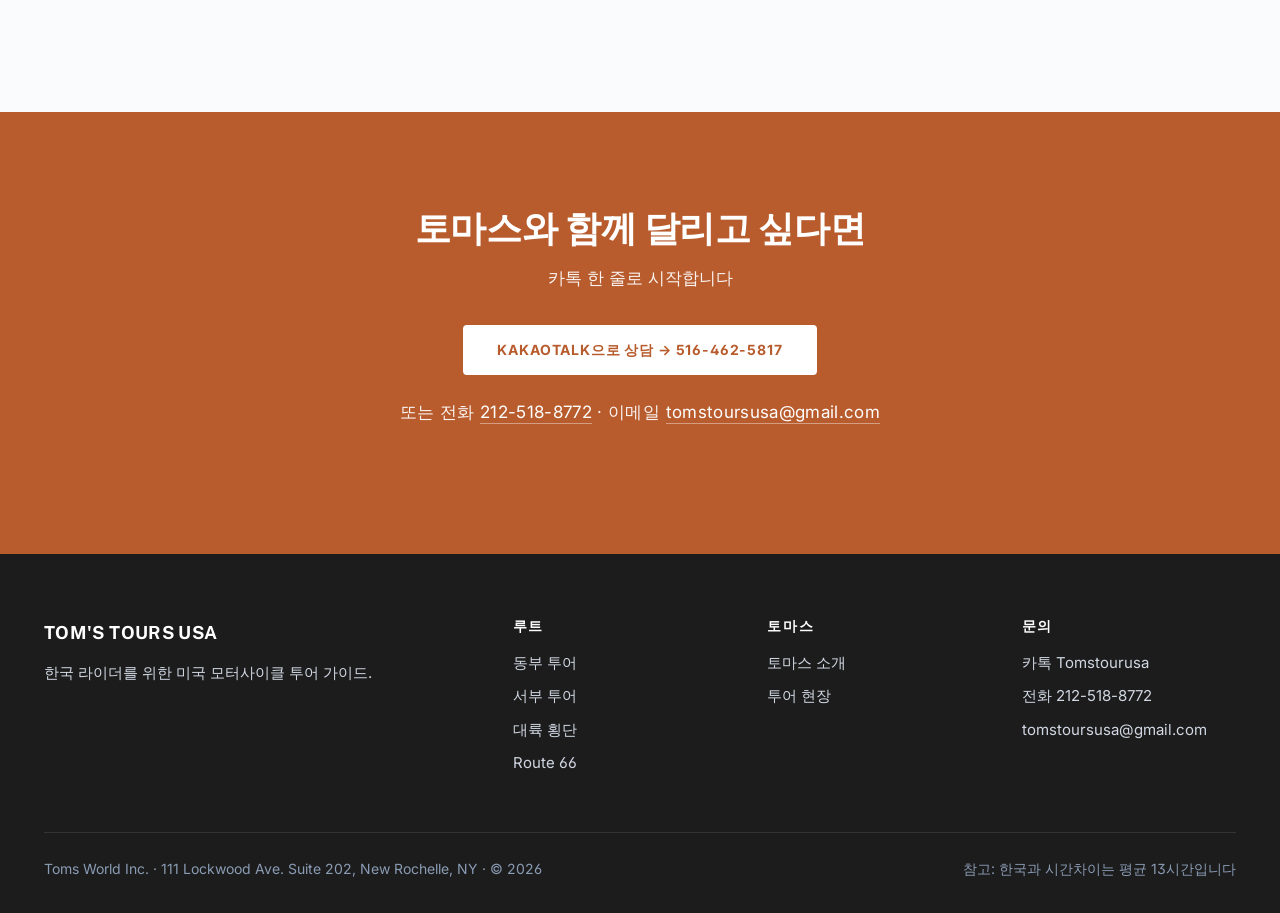
==== commit ae957c2d: "Apply Tom feedback batch (gallery + hero copy + KakaoTalk CTA) Home gallery - Rename section "한국 라이더" ====
--- a/about.html
+++ b/about.html
@@ -26,7 +26,7 @@
 </nav>
 
 <section class="hero hero--portrait">
-  <img src="images/tom_photo_05_464810872_8675771472461035_6120434670242556151_n.jpg" alt="토마스와 부인이 할리데이비슨 앞에 태극기 패치를 달고 서 있는 모습">
+  <img src="images/tom_photo_05_464810872_8675771472461035_6120434670242556151_n.jpg" alt="토마스와 부인이 할리데이비슨 앞에 태극기 패치를 달고 서 있는 모습" fetchpriority="high">
   <div class="hero-inner">
     <div class="hero-eyebrow">MEET YOUR GUIDE</div>
     <h1>토마스 이</h1>
@@ -217,7 +217,7 @@
     <h2>토마스와 함께 달리고 싶다면</h2>
     <p>카톡 한 줄로 시작합니다</p>
     <div class="btn-row">
-      <button type="button" class="btn btn-on-teal btn-disabled" disabled aria-disabled="true" title="카카오톡 링크 준비 중입니다">KAKAOTALK으로 상담 → <span class="btn-pending">(준비 중)</span></button>
+      <a href="tel:516-462-5817" class="btn btn-on-teal">KAKAOTALK으로 상담 → 516-462-5817</a>
     </div>
     <p class="teal-cta-meta">또는 전화 <a href="tel:212-518-8772">212-518-8772</a> · 이메일 <a href="mailto:tomstoursusa@gmail.com">tomstoursusa@gmail.com</a></p>
   </div>
--- a/style.css
+++ b/style.css
@@ -213,6 +213,16 @@
 @media (max-width: 768px) {
   .hero--portrait { min-height: 64vh; max-height: 620px; }
   .hero--portrait h1 { font-size: 40px; }
+}
+
+/* FULL hero — fills the viewport. Used on home so the destination
+   image owns the first screen completely. dvh fallback handles
+   mobile browser chrome cleanly. */
+.hero--full {
+  aspect-ratio: auto;
+  min-height: 100vh;
+  min-height: 100dvh;
+  max-height: none;
 }
 
 /* ============ BUTTONS ============ */
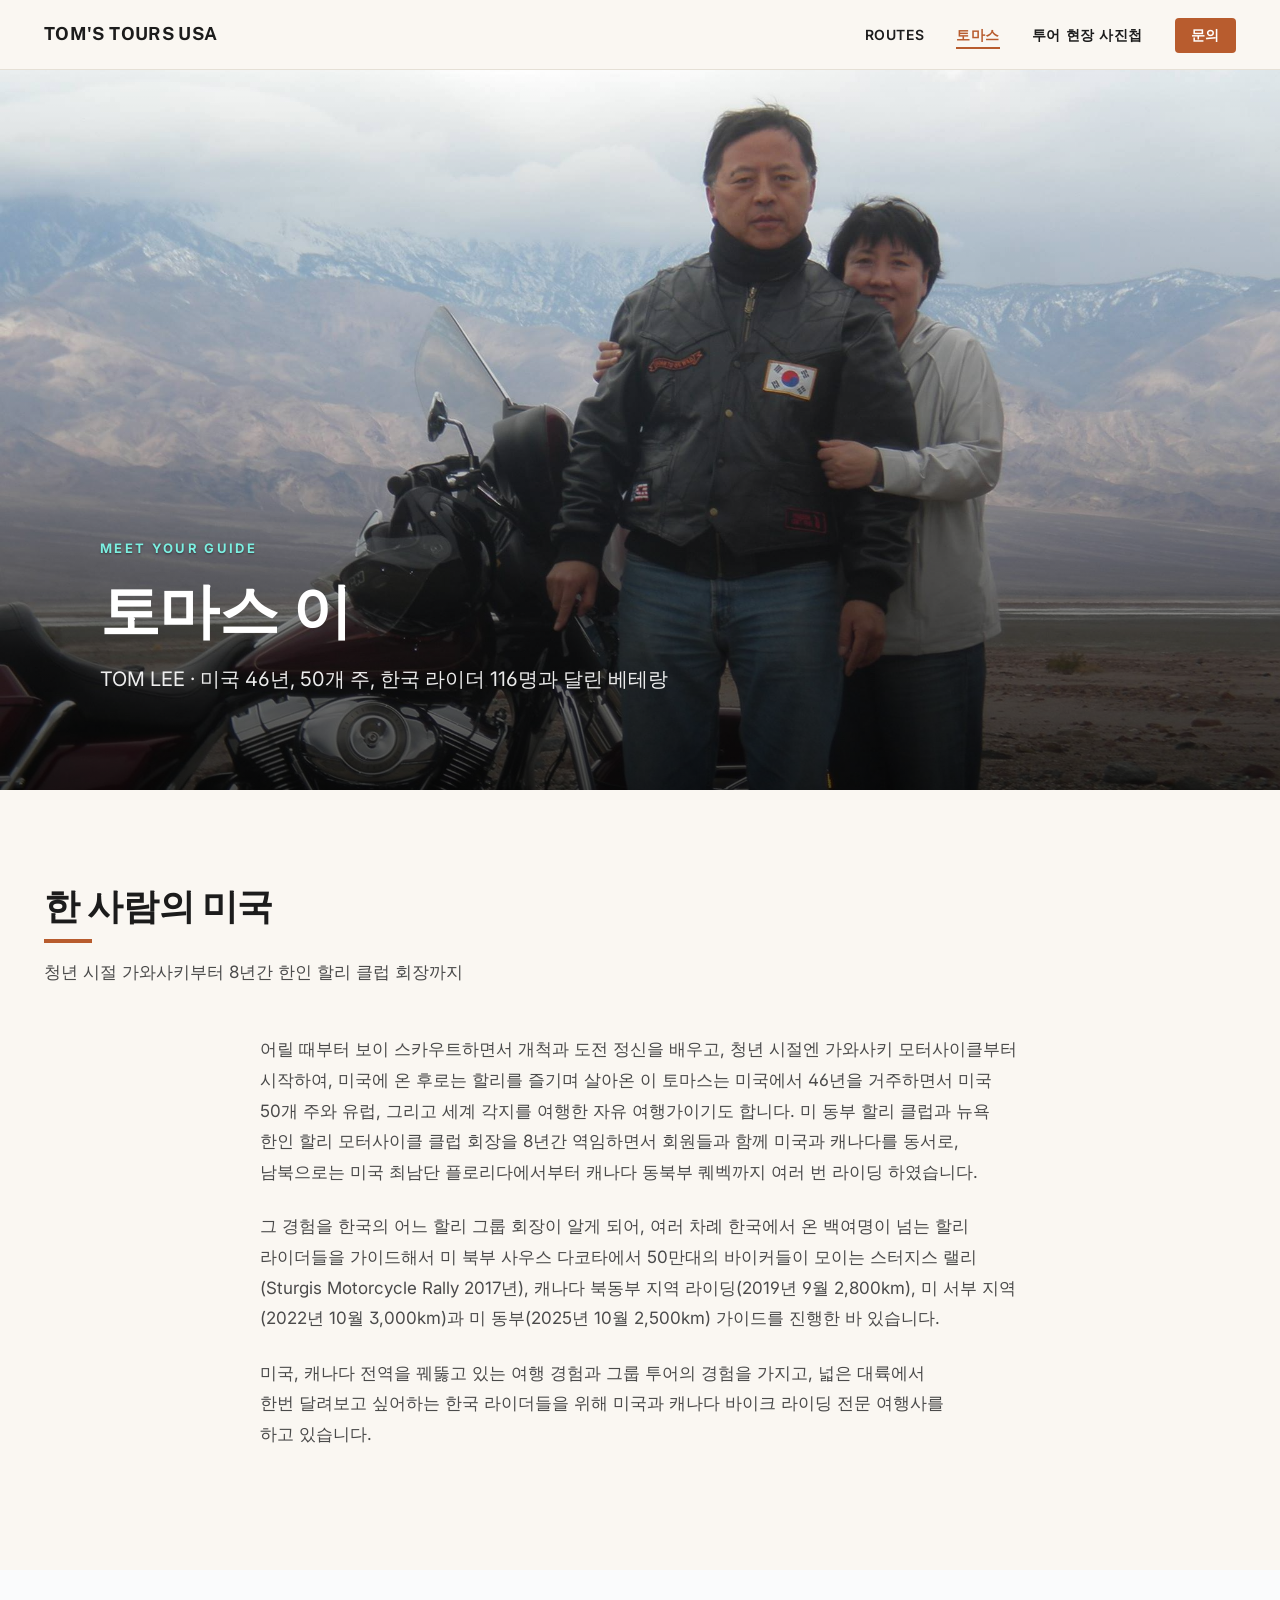
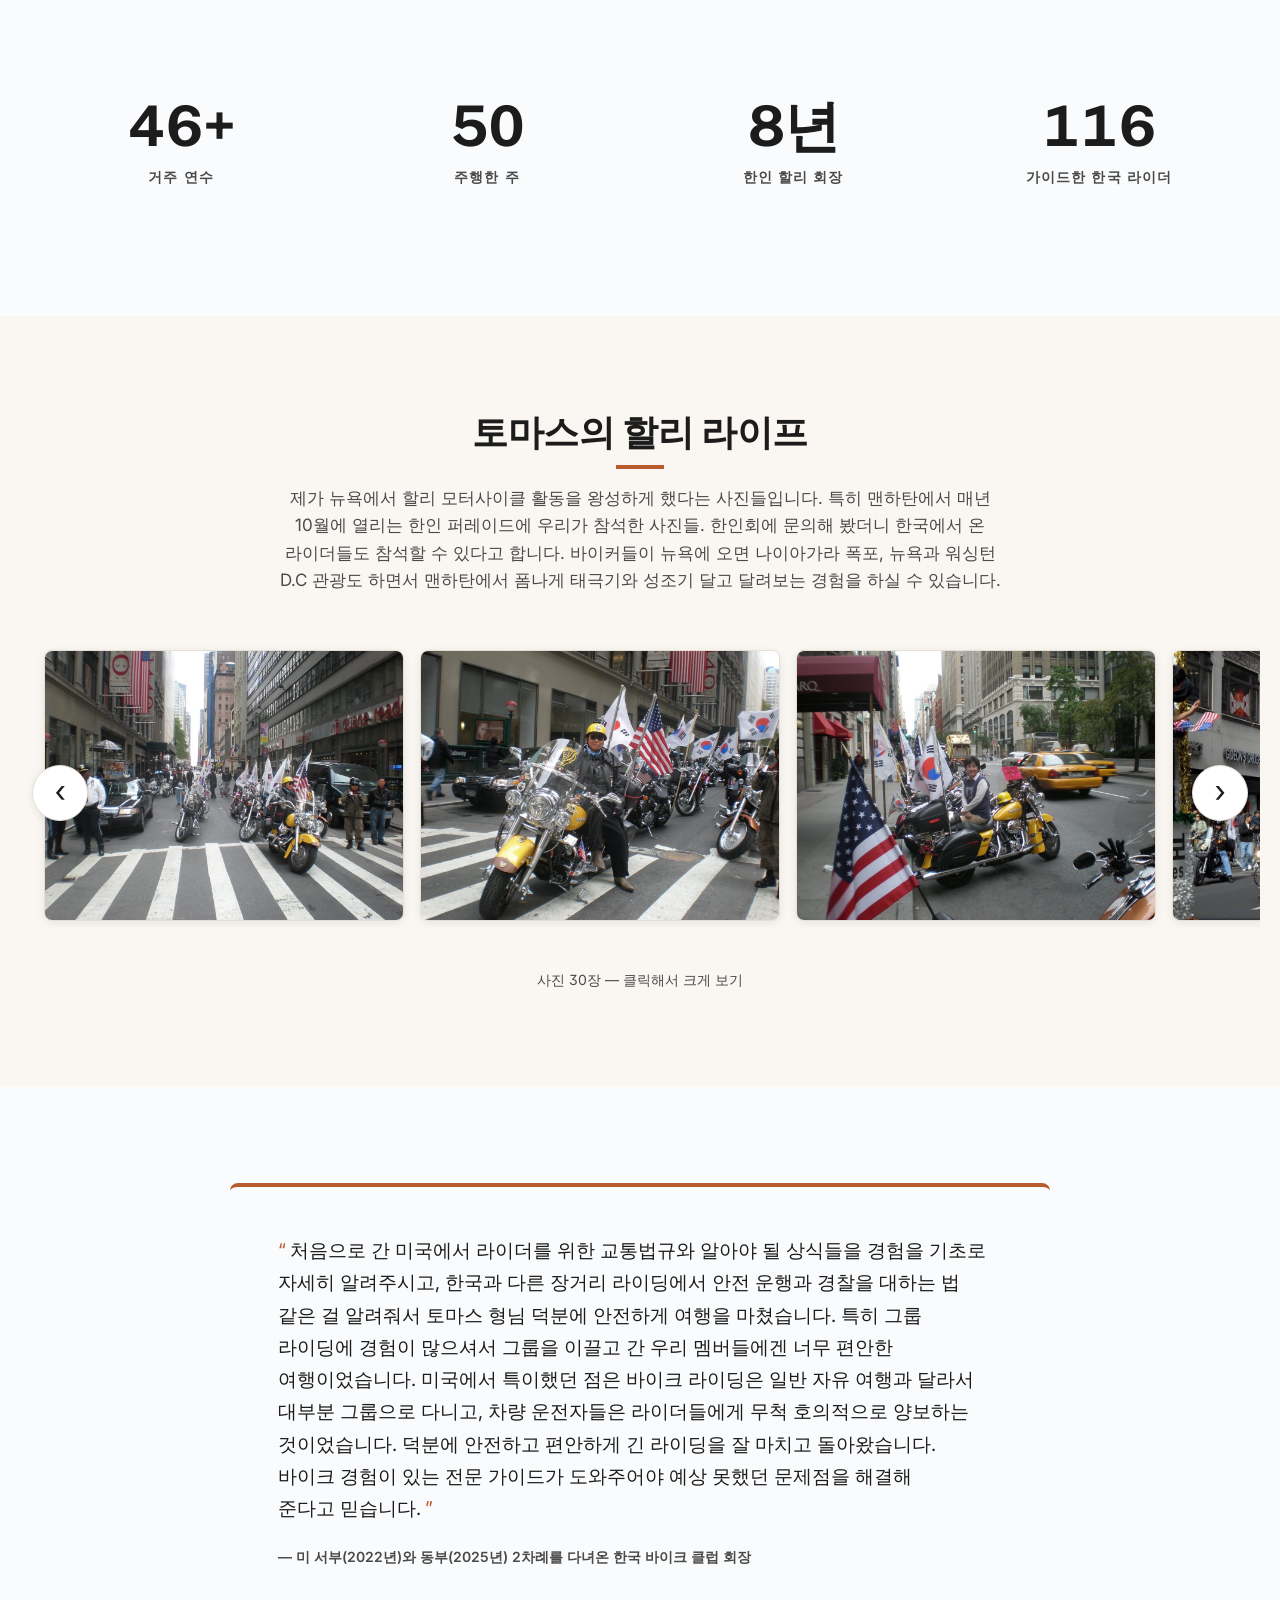
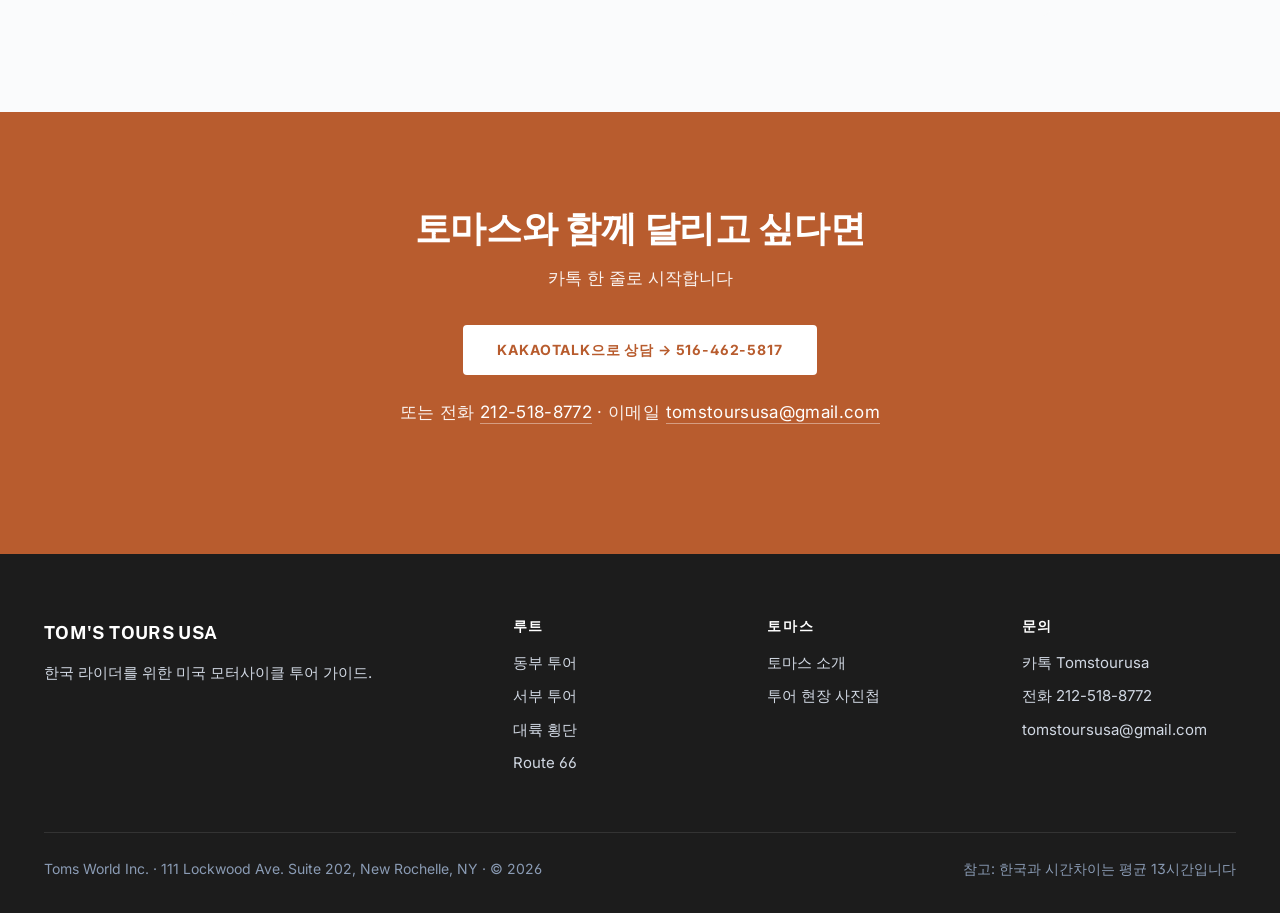
==== commit bcfb2bc1: "Code review fixes: stories sync · auto-built lightbox · lazy-load · nav rename · perf Lightbox hand-" ====
--- a/about.html
+++ b/about.html
@@ -19,7 +19,7 @@
     <ul class="nav-links" id="nav-links">
       <li><a href="index.html#routes">ROUTES</a></li>
       <li><a href="about.html" class="active">토마스</a></li>
-      <li><a href="stories.html">이야기</a></li>
+      <li><a href="stories.html">투어 현장 사진첩</a></li>
       <li><a href="contact.html" class="nav-cta">문의</a></li>
     </ul>
   </div>
@@ -72,36 +72,36 @@
   <div class="slide-wrap">
     <button type="button" class="slide-nav slide-prev" aria-label="이전 사진" onclick="slideHarleyLife(-1)">‹</button>
     <div class="slide-track" id="harleyLifeTrack" tabindex="0" aria-label="토마스의 할리 라이프 갤러리">
-      <figure class="slide" onclick="openLightboxLife(0)"><img src="images/harley_life/IMG_1296.PNG" alt="토마스의 할리 라이프 — 사진 1" loading="lazy"></figure>
-      <figure class="slide" onclick="openLightboxLife(1)"><img src="images/harley_life/IMG_1297.PNG" alt="토마스의 할리 라이프 — 사진 2" loading="lazy"></figure>
-      <figure class="slide" onclick="openLightboxLife(2)"><img src="images/harley_life/IMG_1298.PNG" alt="토마스의 할리 라이프 — 사진 3" loading="lazy"></figure>
-      <figure class="slide" onclick="openLightboxLife(3)"><img src="images/harley_life/IMG_1299.PNG" alt="토마스의 할리 라이프 — 사진 4" loading="lazy"></figure>
-      <figure class="slide" onclick="openLightboxLife(4)"><img src="images/harley_life/IMG_1300.PNG" alt="토마스의 할리 라이프 — 사진 5" loading="lazy"></figure>
-      <figure class="slide" onclick="openLightboxLife(5)"><img src="images/harley_life/IMG_1301.PNG" alt="토마스의 할리 라이프 — 사진 6" loading="lazy"></figure>
-      <figure class="slide" onclick="openLightboxLife(6)"><img src="images/harley_life/IMG_1302.PNG" alt="토마스의 할리 라이프 — 사진 7" loading="lazy"></figure>
-      <figure class="slide" onclick="openLightboxLife(7)"><img src="images/harley_life/IMG_1303.PNG" alt="토마스의 할리 라이프 — 사진 8" loading="lazy"></figure>
-      <figure class="slide" onclick="openLightboxLife(8)"><img src="images/harley_life/IMG_1304.PNG" alt="토마스의 할리 라이프 — 사진 9" loading="lazy"></figure>
-      <figure class="slide" onclick="openLightboxLife(9)"><img src="images/harley_life/IMG_1305.PNG" alt="토마스의 할리 라이프 — 사진 10" loading="lazy"></figure>
-      <figure class="slide" onclick="openLightboxLife(10)"><img src="images/harley_life/IMG_1306.PNG" alt="토마스의 할리 라이프 — 사진 11" loading="lazy"></figure>
-      <figure class="slide" onclick="openLightboxLife(11)"><img src="images/harley_life/IMG_1307.PNG" alt="토마스의 할리 라이프 — 사진 12" loading="lazy"></figure>
-      <figure class="slide" onclick="openLightboxLife(12)"><img src="images/harley_life/IMG_1308.PNG" alt="토마스의 할리 라이프 — 사진 13" loading="lazy"></figure>
-      <figure class="slide" onclick="openLightboxLife(13)"><img src="images/harley_life/IMG_1309.PNG" alt="토마스의 할리 라이프 — 사진 14" loading="lazy"></figure>
-      <figure class="slide" onclick="openLightboxLife(14)"><img src="images/harley_life/IMG_1310.PNG" alt="토마스의 할리 라이프 — 사진 15" loading="lazy"></figure>
-      <figure class="slide" onclick="openLightboxLife(15)"><img src="images/harley_life/IMG_1311.PNG" alt="토마스의 할리 라이프 — 사진 16" loading="lazy"></figure>
-      <figure class="slide" onclick="openLightboxLife(16)"><img src="images/harley_life/IMG_1312.PNG" alt="토마스의 할리 라이프 — 사진 17" loading="lazy"></figure>
-      <figure class="slide" onclick="openLightboxLife(17)"><img src="images/harley_life/IMG_1313.PNG" alt="토마스의 할리 라이프 — 사진 18" loading="lazy"></figure>
-      <figure class="slide" onclick="openLightboxLife(18)"><img src="images/harley_life/IMG_1314.PNG" alt="토마스의 할리 라이프 — 사진 19" loading="lazy"></figure>
-      <figure class="slide" onclick="openLightboxLife(19)"><img src="images/harley_life/IMG_1315.PNG" alt="토마스의 할리 라이프 — 사진 20" loading="lazy"></figure>
-      <figure class="slide" onclick="openLightboxLife(20)"><img src="images/harley_life/IMG_1316.PNG" alt="토마스의 할리 라이프 — 사진 21" loading="lazy"></figure>
-      <figure class="slide" onclick="openLightboxLife(21)"><img src="images/harley_life/IMG_1317.PNG" alt="토마스의 할리 라이프 — 사진 22" loading="lazy"></figure>
-      <figure class="slide" onclick="openLightboxLife(22)"><img src="images/harley_life/IMG_1318.PNG" alt="토마스의 할리 라이프 — 사진 23" loading="lazy"></figure>
-      <figure class="slide" onclick="openLightboxLife(23)"><img src="images/harley_life/IMG_1319.PNG" alt="토마스의 할리 라이프 — 사진 24" loading="lazy"></figure>
-      <figure class="slide" onclick="openLightboxLife(24)"><img src="images/harley_life/IMG_1320.PNG" alt="토마스의 할리 라이프 — 사진 25" loading="lazy"></figure>
-      <figure class="slide" onclick="openLightboxLife(25)"><img src="images/harley_life/IMG_1321.PNG" alt="토마스의 할리 라이프 — 사진 26" loading="lazy"></figure>
-      <figure class="slide" onclick="openLightboxLife(26)"><img src="images/harley_life/IMG_1322.PNG" alt="토마스의 할리 라이프 — 사진 27" loading="lazy"></figure>
-      <figure class="slide" onclick="openLightboxLife(27)"><img src="images/harley_life/IMG_1323.PNG" alt="토마스의 할리 라이프 — 사진 28" loading="lazy"></figure>
-      <figure class="slide" onclick="openLightboxLife(28)"><img src="images/harley_life/IMG_1324.PNG" alt="토마스의 할리 라이프 — 사진 29" loading="lazy"></figure>
-      <figure class="slide" onclick="openLightboxLife(29)"><img src="images/harley_life/IMG_1325.PNG" alt="토마스의 할리 라이프 — 사진 30" loading="lazy"></figure>
+      <figure class="slide" onclick="openLightboxLife(0)"><img src="images/harley_life/IMG_1296.jpg" alt="토마스의 할리 라이프 — 사진 1" loading="lazy"></figure>
+      <figure class="slide" onclick="openLightboxLife(1)"><img src="images/harley_life/IMG_1297.jpg" alt="토마스의 할리 라이프 — 사진 2" loading="lazy"></figure>
+      <figure class="slide" onclick="openLightboxLife(2)"><img src="images/harley_life/IMG_1298.jpg" alt="토마스의 할리 라이프 — 사진 3" loading="lazy"></figure>
+      <figure class="slide" onclick="openLightboxLife(3)"><img src="images/harley_life/IMG_1299.jpg" alt="토마스의 할리 라이프 — 사진 4" loading="lazy"></figure>
+      <figure class="slide" onclick="openLightboxLife(4)"><img src="images/harley_life/IMG_1300.jpg" alt="토마스의 할리 라이프 — 사진 5" loading="lazy"></figure>
+      <figure class="slide" onclick="openLightboxLife(5)"><img src="images/harley_life/IMG_1301.jpg" alt="토마스의 할리 라이프 — 사진 6" loading="lazy"></figure>
+      <figure class="slide" onclick="openLightboxLife(6)"><img src="images/harley_life/IMG_1302.jpg" alt="토마스의 할리 라이프 — 사진 7" loading="lazy"></figure>
+      <figure class="slide" onclick="openLightboxLife(7)"><img src="images/harley_life/IMG_1303.jpg" alt="토마스의 할리 라이프 — 사진 8" loading="lazy"></figure>
+      <figure class="slide" onclick="openLightboxLife(8)"><img src="images/harley_life/IMG_1304.jpg" alt="토마스의 할리 라이프 — 사진 9" loading="lazy"></figure>
+      <figure class="slide" onclick="openLightboxLife(9)"><img src="images/harley_life/IMG_1305.jpg" alt="토마스의 할리 라이프 — 사진 10" loading="lazy"></figure>
+      <figure class="slide" onclick="openLightboxLife(10)"><img src="images/harley_life/IMG_1306.jpg" alt="토마스의 할리 라이프 — 사진 11" loading="lazy"></figure>
+      <figure class="slide" onclick="openLightboxLife(11)"><img src="images/harley_life/IMG_1307.jpg" alt="토마스의 할리 라이프 — 사진 12" loading="lazy"></figure>
+      <figure class="slide" onclick="openLightboxLife(12)"><img src="images/harley_life/IMG_1308.jpg" alt="토마스의 할리 라이프 — 사진 13" loading="lazy"></figure>
+      <figure class="slide" onclick="openLightboxLife(13)"><img src="images/harley_life/IMG_1309.jpg" alt="토마스의 할리 라이프 — 사진 14" loading="lazy"></figure>
+      <figure class="slide" onclick="openLightboxLife(14)"><img src="images/harley_life/IMG_1310.jpg" alt="토마스의 할리 라이프 — 사진 15" loading="lazy"></figure>
+      <figure class="slide" onclick="openLightboxLife(15)"><img src="images/harley_life/IMG_1311.jpg" alt="토마스의 할리 라이프 — 사진 16" loading="lazy"></figure>
+      <figure class="slide" onclick="openLightboxLife(16)"><img src="images/harley_life/IMG_1312.jpg" alt="토마스의 할리 라이프 — 사진 17" loading="lazy"></figure>
+      <figure class="slide" onclick="openLightboxLife(17)"><img src="images/harley_life/IMG_1313.jpg" alt="토마스의 할리 라이프 — 사진 18" loading="lazy"></figure>
+      <figure class="slide" onclick="openLightboxLife(18)"><img src="images/harley_life/IMG_1314.jpg" alt="토마스의 할리 라이프 — 사진 19" loading="lazy"></figure>
+      <figure class="slide" onclick="openLightboxLife(19)"><img src="images/harley_life/IMG_1315.jpg" alt="토마스의 할리 라이프 — 사진 20" loading="lazy"></figure>
+      <figure class="slide" onclick="openLightboxLife(20)"><img src="images/harley_life/IMG_1316.jpg" alt="토마스의 할리 라이프 — 사진 21" loading="lazy"></figure>
+      <figure class="slide" onclick="openLightboxLife(21)"><img src="images/harley_life/IMG_1317.jpg" alt="토마스의 할리 라이프 — 사진 22" loading="lazy"></figure>
+      <figure class="slide" onclick="openLightboxLife(22)"><img src="images/harley_life/IMG_1318.jpg" alt="토마스의 할리 라이프 — 사진 23" loading="lazy"></figure>
+      <figure class="slide" onclick="openLightboxLife(23)"><img src="images/harley_life/IMG_1319.jpg" alt="토마스의 할리 라이프 — 사진 24" loading="lazy"></figure>
+      <figure class="slide" onclick="openLightboxLife(24)"><img src="images/harley_life/IMG_1320.jpg" alt="토마스의 할리 라이프 — 사진 25" loading="lazy"></figure>
+      <figure class="slide" onclick="openLightboxLife(25)"><img src="images/harley_life/IMG_1321.jpg" alt="토마스의 할리 라이프 — 사진 26" loading="lazy"></figure>
+      <figure class="slide" onclick="openLightboxLife(26)"><img src="images/harley_life/IMG_1322.jpg" alt="토마스의 할리 라이프 — 사진 27" loading="lazy"></figure>
+      <figure class="slide" onclick="openLightboxLife(27)"><img src="images/harley_life/IMG_1323.jpg" alt="토마스의 할리 라이프 — 사진 28" loading="lazy"></figure>
+      <figure class="slide" onclick="openLightboxLife(28)"><img src="images/harley_life/IMG_1324.jpg" alt="토마스의 할리 라이프 — 사진 29" loading="lazy"></figure>
+      <figure class="slide" onclick="openLightboxLife(29)"><img src="images/harley_life/IMG_1325.jpg" alt="토마스의 할리 라이프 — 사진 30" loading="lazy"></figure>
     </div>
     <button type="button" class="slide-nav slide-next" aria-label="다음 사진" onclick="slideHarleyLife(1)">›</button>
   </div>
@@ -115,7 +115,7 @@
   <button type="button" class="lightbox-close" aria-label="닫기" onclick="closeLightboxLife()">×</button>
   <button type="button" class="lightbox-nav lightbox-prev" aria-label="이전 사진" onclick="lightboxLifeNav(-1)">‹</button>
   <div class="lightbox-stage">
-    <img id="lightboxLifeImg" src="" alt="">
+    <img id="lightboxLifeImg" src="" alt="" loading="lazy">
     <div class="lightbox-meta">
       <span class="lightbox-caption" id="lightboxLifeCaption"></span>
       <span class="lightbox-counter" id="lightboxLifeCounter"></span>
@@ -135,36 +135,36 @@
   }
 
   var __lifePhotos = [
-  {src: "images/harley_life/IMG_1296.PNG", caption: "토마스의 할리 라이프 — 1 / 30", alt: "토마스의 할리 라이프 사진 1"},
-  {src: "images/harley_life/IMG_1297.PNG", caption: "토마스의 할리 라이프 — 2 / 30", alt: "토마스의 할리 라이프 사진 2"},
-  {src: "images/harley_life/IMG_1298.PNG", caption: "토마스의 할리 라이프 — 3 / 30", alt: "토마스의 할리 라이프 사진 3"},
-  {src: "images/harley_life/IMG_1299.PNG", caption: "토마스의 할리 라이프 — 4 / 30", alt: "토마스의 할리 라이프 사진 4"},
-  {src: "images/harley_life/IMG_1300.PNG", caption: "토마스의 할리 라이프 — 5 / 30", alt: "토마스의 할리 라이프 사진 5"},
-  {src: "images/harley_life/IMG_1301.PNG", caption: "토마스의 할리 라이프 — 6 / 30", alt: "토마스의 할리 라이프 사진 6"},
-  {src: "images/harley_life/IMG_1302.PNG", caption: "토마스의 할리 라이프 — 7 / 30", alt: "토마스의 할리 라이프 사진 7"},
-  {src: "images/harley_life/IMG_1303.PNG", caption: "토마스의 할리 라이프 — 8 / 30", alt: "토마스의 할리 라이프 사진 8"},
-  {src: "images/harley_life/IMG_1304.PNG", caption: "토마스의 할리 라이프 — 9 / 30", alt: "토마스의 할리 라이프 사진 9"},
-  {src: "images/harley_life/IMG_1305.PNG", caption: "토마스의 할리 라이프 — 10 / 30", alt: "토마스의 할리 라이프 사진 10"},
-  {src: "images/harley_life/IMG_1306.PNG", caption: "토마스의 할리 라이프 — 11 / 30", alt: "토마스의 할리 라이프 사진 11"},
-  {src: "images/harley_life/IMG_1307.PNG", caption: "토마스의 할리 라이프 — 12 / 30", alt: "토마스의 할리 라이프 사진 12"},
-  {src: "images/harley_life/IMG_1308.PNG", caption: "토마스의 할리 라이프 — 13 / 30", alt: "토마스의 할리 라이프 사진 13"},
-  {src: "images/harley_life/IMG_1309.PNG", caption: "토마스의 할리 라이프 — 14 / 30", alt: "토마스의 할리 라이프 사진 14"},
-  {src: "images/harley_life/IMG_1310.PNG", caption: "토마스의 할리 라이프 — 15 / 30", alt: "토마스의 할리 라이프 사진 15"},
-  {src: "images/harley_life/IMG_1311.PNG", caption: "토마스의 할리 라이프 — 16 / 30", alt: "토마스의 할리 라이프 사진 16"},
-  {src: "images/harley_life/IMG_1312.PNG", caption: "토마스의 할리 라이프 — 17 / 30", alt: "토마스의 할리 라이프 사진 17"},
-  {src: "images/harley_life/IMG_1313.PNG", caption: "토마스의 할리 라이프 — 18 / 30", alt: "토마스의 할리 라이프 사진 18"},
-  {src: "images/harley_life/IMG_1314.PNG", caption: "토마스의 할리 라이프 — 19 / 30", alt: "토마스의 할리 라이프 사진 19"},
-  {src: "images/harley_life/IMG_1315.PNG", caption: "토마스의 할리 라이프 — 20 / 30", alt: "토마스의 할리 라이프 사진 20"},
-  {src: "images/harley_life/IMG_1316.PNG", caption: "토마스의 할리 라이프 — 21 / 30", alt: "토마스의 할리 라이프 사진 21"},
-  {src: "images/harley_life/IMG_1317.PNG", caption: "토마스의 할리 라이프 — 22 / 30", alt: "토마스의 할리 라이프 사진 22"},
-  {src: "images/harley_life/IMG_1318.PNG", caption: "토마스의 할리 라이프 — 23 / 30", alt: "토마스의 할리 라이프 사진 23"},
-  {src: "images/harley_life/IMG_1319.PNG", caption: "토마스의 할리 라이프 — 24 / 30", alt: "토마스의 할리 라이프 사진 24"},
-  {src: "images/harley_life/IMG_1320.PNG", caption: "토마스의 할리 라이프 — 25 / 30", alt: "토마스의 할리 라이프 사진 25"},
-  {src: "images/harley_life/IMG_1321.PNG", caption: "토마스의 할리 라이프 — 26 / 30", alt: "토마스의 할리 라이프 사진 26"},
-  {src: "images/harley_life/IMG_1322.PNG", caption: "토마스의 할리 라이프 — 27 / 30", alt: "토마스의 할리 라이프 사진 27"},
-  {src: "images/harley_life/IMG_1323.PNG", caption: "토마스의 할리 라이프 — 28 / 30", alt: "토마스의 할리 라이프 사진 28"},
-  {src: "images/harley_life/IMG_1324.PNG", caption: "토마스의 할리 라이프 — 29 / 30", alt: "토마스의 할리 라이프 사진 29"},
-  {src: "images/harley_life/IMG_1325.PNG", caption: "토마스의 할리 라이프 — 30 / 30", alt: "토마스의 할리 라이프 사진 30"}
+  {src: "images/harley_life/IMG_1296.jpg", caption: "토마스의 할리 라이프 — 1 / 30", alt: "토마스의 할리 라이프 사진 1"},
+  {src: "images/harley_life/IMG_1297.jpg", caption: "토마스의 할리 라이프 — 2 / 30", alt: "토마스의 할리 라이프 사진 2"},
+  {src: "images/harley_life/IMG_1298.jpg", caption: "토마스의 할리 라이프 — 3 / 30", alt: "토마스의 할리 라이프 사진 3"},
+  {src: "images/harley_life/IMG_1299.jpg", caption: "토마스의 할리 라이프 — 4 / 30", alt: "토마스의 할리 라이프 사진 4"},
+  {src: "images/harley_life/IMG_1300.jpg", caption: "토마스의 할리 라이프 — 5 / 30", alt: "토마스의 할리 라이프 사진 5"},
+  {src: "images/harley_life/IMG_1301.jpg", caption: "토마스의 할리 라이프 — 6 / 30", alt: "토마스의 할리 라이프 사진 6"},
+  {src: "images/harley_life/IMG_1302.jpg", caption: "토마스의 할리 라이프 — 7 / 30", alt: "토마스의 할리 라이프 사진 7"},
+  {src: "images/harley_life/IMG_1303.jpg", caption: "토마스의 할리 라이프 — 8 / 30", alt: "토마스의 할리 라이프 사진 8"},
+  {src: "images/harley_life/IMG_1304.jpg", caption: "토마스의 할리 라이프 — 9 / 30", alt: "토마스의 할리 라이프 사진 9"},
+  {src: "images/harley_life/IMG_1305.jpg", caption: "토마스의 할리 라이프 — 10 / 30", alt: "토마스의 할리 라이프 사진 10"},
+  {src: "images/harley_life/IMG_1306.jpg", caption: "토마스의 할리 라이프 — 11 / 30", alt: "토마스의 할리 라이프 사진 11"},
+  {src: "images/harley_life/IMG_1307.jpg", caption: "토마스의 할리 라이프 — 12 / 30", alt: "토마스의 할리 라이프 사진 12"},
+  {src: "images/harley_life/IMG_1308.jpg", caption: "토마스의 할리 라이프 — 13 / 30", alt: "토마스의 할리 라이프 사진 13"},
+  {src: "images/harley_life/IMG_1309.jpg", caption: "토마스의 할리 라이프 — 14 / 30", alt: "토마스의 할리 라이프 사진 14"},
+  {src: "images/harley_life/IMG_1310.jpg", caption: "토마스의 할리 라이프 — 15 / 30", alt: "토마스의 할리 라이프 사진 15"},
+  {src: "images/harley_life/IMG_1311.jpg", caption: "토마스의 할리 라이프 — 16 / 30", alt: "토마스의 할리 라이프 사진 16"},
+  {src: "images/harley_life/IMG_1312.jpg", caption: "토마스의 할리 라이프 — 17 / 30", alt: "토마스의 할리 라이프 사진 17"},
+  {src: "images/harley_life/IMG_1313.jpg", caption: "토마스의 할리 라이프 — 18 / 30", alt: "토마스의 할리 라이프 사진 18"},
+  {src: "images/harley_life/IMG_1314.jpg", caption: "토마스의 할리 라이프 — 19 / 30", alt: "토마스의 할리 라이프 사진 19"},
+  {src: "images/harley_life/IMG_1315.jpg", caption: "토마스의 할리 라이프 — 20 / 30", alt: "토마스의 할리 라이프 사진 20"},
+  {src: "images/harley_life/IMG_1316.jpg", caption: "토마스의 할리 라이프 — 21 / 30", alt: "토마스의 할리 라이프 사진 21"},
+  {src: "images/harley_life/IMG_1317.jpg", caption: "토마스의 할리 라이프 — 22 / 30", alt: "토마스의 할리 라이프 사진 22"},
+  {src: "images/harley_life/IMG_1318.jpg", caption: "토마스의 할리 라이프 — 23 / 30", alt: "토마스의 할리 라이프 사진 23"},
+  {src: "images/harley_life/IMG_1319.jpg", caption: "토마스의 할리 라이프 — 24 / 30", alt: "토마스의 할리 라이프 사진 24"},
+  {src: "images/harley_life/IMG_1320.jpg", caption: "토마스의 할리 라이프 — 25 / 30", alt: "토마스의 할리 라이프 사진 25"},
+  {src: "images/harley_life/IMG_1321.jpg", caption: "토마스의 할리 라이프 — 26 / 30", alt: "토마스의 할리 라이프 사진 26"},
+  {src: "images/harley_life/IMG_1322.jpg", caption: "토마스의 할리 라이프 — 27 / 30", alt: "토마스의 할리 라이프 사진 27"},
+  {src: "images/harley_life/IMG_1323.jpg", caption: "토마스의 할리 라이프 — 28 / 30", alt: "토마스의 할리 라이프 사진 28"},
+  {src: "images/harley_life/IMG_1324.jpg", caption: "토마스의 할리 라이프 — 29 / 30", alt: "토마스의 할리 라이프 사진 29"},
+  {src: "images/harley_life/IMG_1325.jpg", caption: "토마스의 할리 라이프 — 30 / 30", alt: "토마스의 할리 라이프 사진 30"}
   ];
   var __lifeIdx = 0;
   function openLightboxLife(i) {
@@ -243,7 +243,7 @@
         <h4>토마스</h4>
         <ul>
           <li><a href="about.html">토마스 소개</a></li>
-          <li><a href="stories.html">투어 현장</a></li>
+          <li><a href="stories.html">투어 현장 사진첩</a></li>
         </ul>
       </div>
       <div>
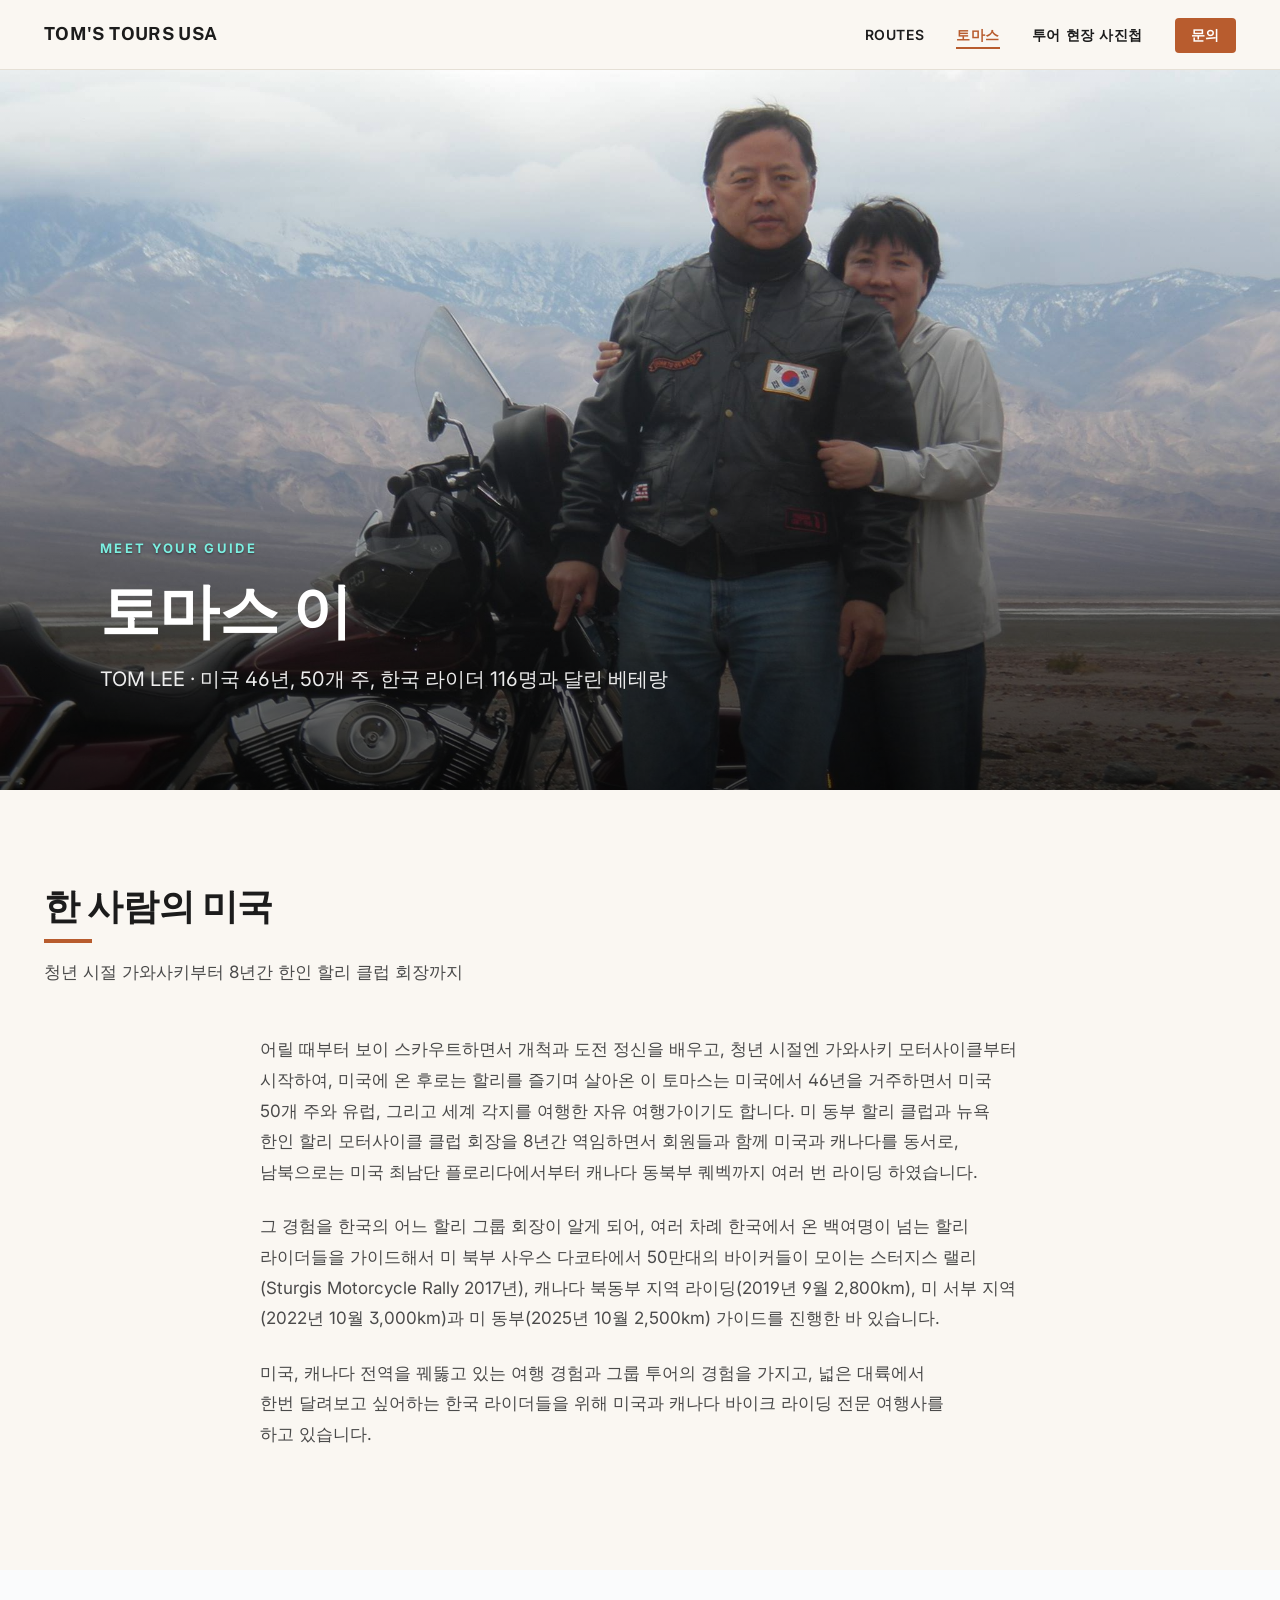
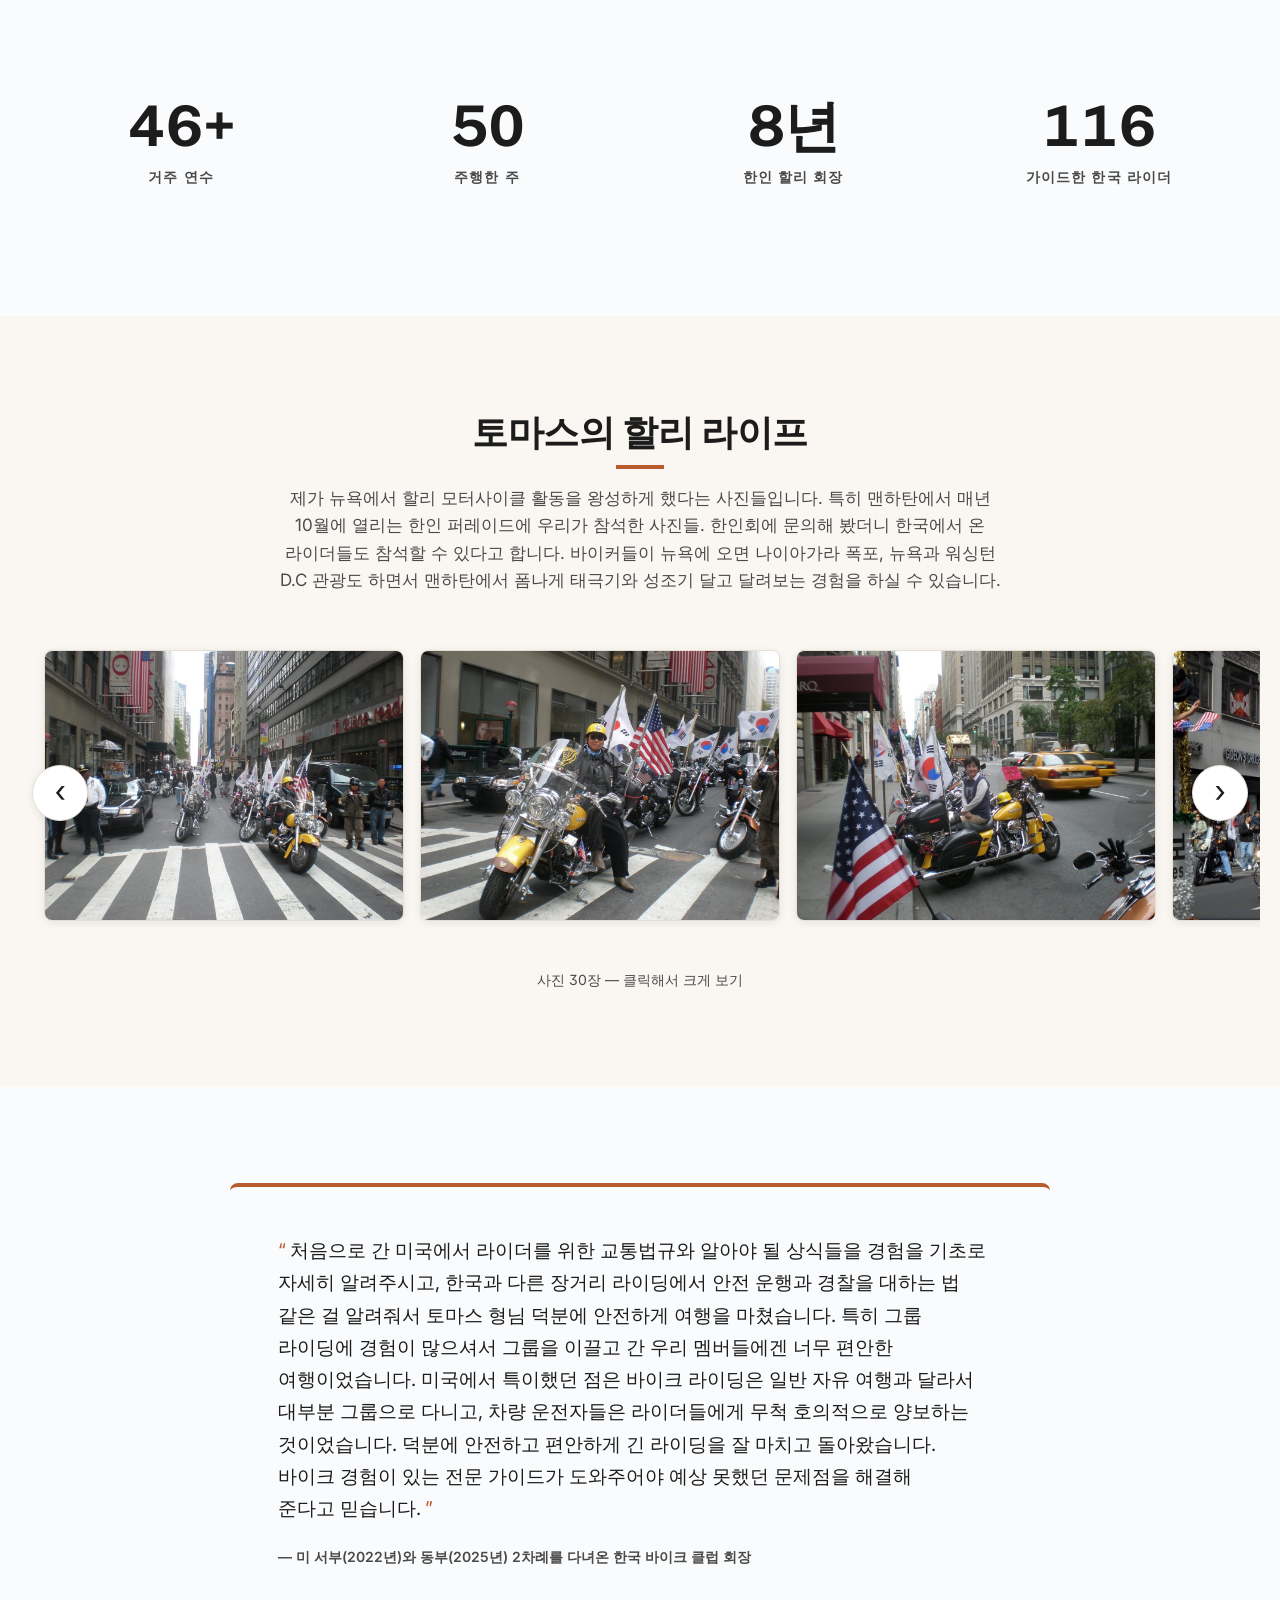
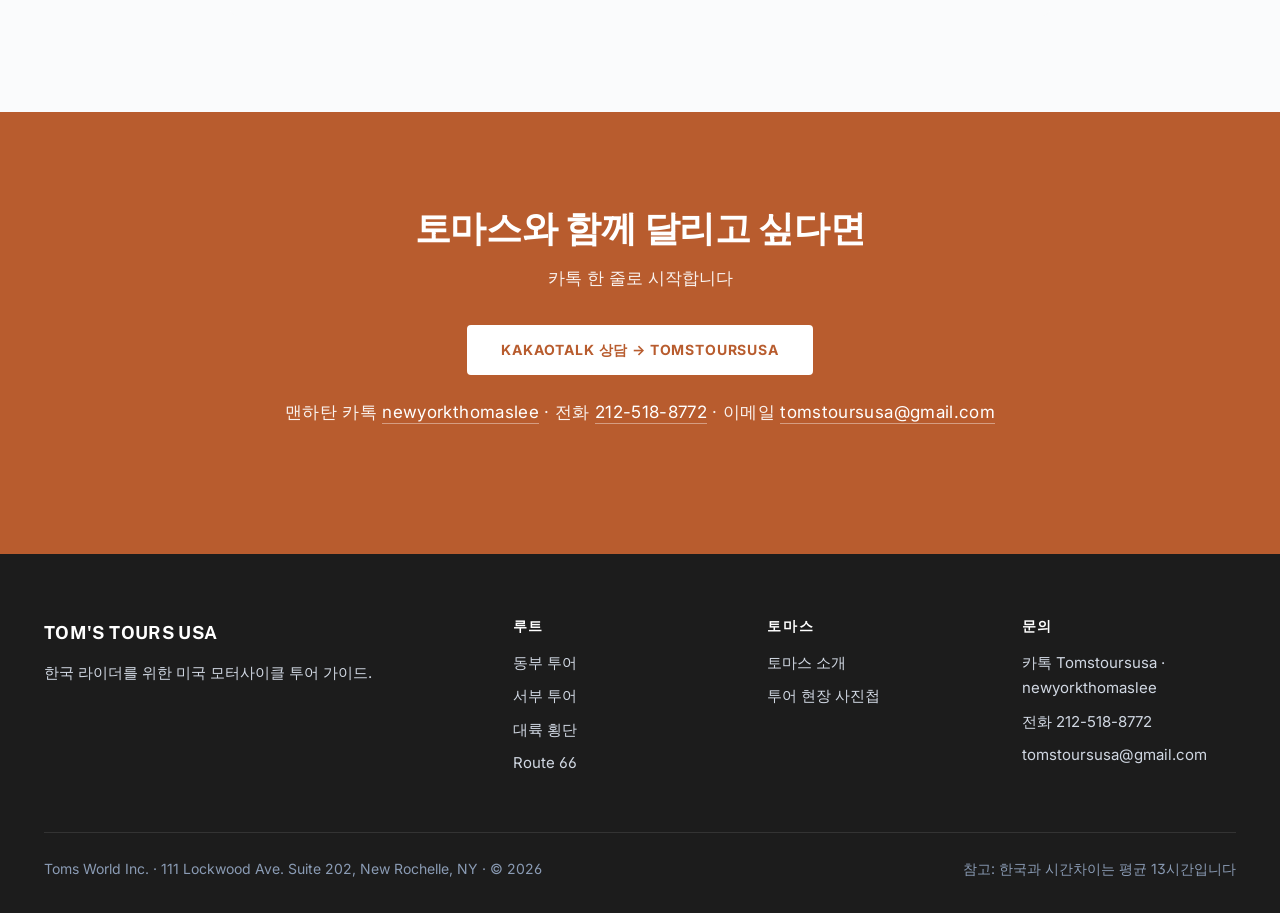
==== commit 59dca33d: "KakaoTalk: app deep-links + dual IDs (Tomstoursusa · newyorkthomaslee) Founder direction (2026-05-08" ====
--- a/about.html
+++ b/about.html
@@ -217,9 +217,9 @@
     <h2>토마스와 함께 달리고 싶다면</h2>
     <p>카톡 한 줄로 시작합니다</p>
     <div class="btn-row">
-      <a href="tel:516-462-5817" class="btn btn-on-teal">KAKAOTALK으로 상담 → 516-462-5817</a>
-    </div>
-    <p class="teal-cta-meta">또는 전화 <a href="tel:212-518-8772">212-518-8772</a> · 이메일 <a href="mailto:tomstoursusa@gmail.com">tomstoursusa@gmail.com</a></p>
+      <a href="kakaotalk://friendsearch?id=Tomstoursusa" class="btn btn-on-teal">KAKAOTALK 상담 → Tomstoursusa</a>
+    </div>
+    <p class="teal-cta-meta">맨하탄 카톡 <a href="kakaotalk://friendsearch?id=newyorkthomaslee">newyorkthomaslee</a> · 전화 <a href="tel:212-518-8772">212-518-8772</a> · 이메일 <a href="mailto:tomstoursusa@gmail.com">tomstoursusa@gmail.com</a></p>
   </div>
 </section>
 
@@ -249,7 +249,7 @@
       <div>
         <h4>문의</h4>
         <ul>
-          <li>카톡 Tomstourusa</li>
+          <li>카톡 Tomstoursusa · newyorkthomaslee</li>
           <li>전화 212-518-8772</li>
           <li>tomstoursusa@gmail.com</li>
         </ul>
--- a/style.css
+++ b/style.css
@@ -217,12 +217,55 @@
 
 /* FULL hero — fills the viewport. Used on home so the destination
    image owns the first screen completely. dvh fallback handles
-   mobile browser chrome cleanly. */
-.hero--full {
+   mobile browser chrome cleanly. Double-class selector beats the
+   mobile `.hero { aspect-ratio: 4/3 }` rule that lives inside
+   @media (max-width: 768px). */
+.hero.hero--full {
   aspect-ratio: auto;
+  height: 100vh;
+  height: 100dvh;
   min-height: 100vh;
   min-height: 100dvh;
   max-height: none;
+  /* Anchor content to the top so it lives in the sky area of the photo
+     and doesn't overlap the riders / horizon line near mid-frame. */
+  align-items: flex-start;
+}
+/* Horizontally center every child of the full hero — eyebrow, h1, sub, CTA row.
+   padding-top pushes the block down past the sticky nav into the upper sky. */
+.hero.hero--full .hero-inner {
+  text-align: center;
+  padding-top: 14vh;
+}
+.hero.hero--full .hero-inner h1,
+.hero.hero--full .hero-inner .hero-sub { margin-left: auto; margin-right: auto; }
+.hero.hero--full .hero-cta { justify-content: center; }
+/* Top-weighted scrim — deep midnight blue (not flat black) so the
+   darkening reads as atmospheric sky shadow, not a foreign overlay.
+   Color #0a1a35 ≈ rgb(10,26,53) keeps hue alignment with the photo's
+   sky while still meeting AA contrast for white text on top. */
+.hero.hero--full::after {
+  background: linear-gradient(180deg,
+    rgba(10,26,53,0.62) 0%,
+    rgba(10,26,53,0.36) 28%,
+    rgba(10,26,53,0)    62%,
+    rgba(10,26,53,0.42) 100%
+  );
+}
+/* Redundant contrast: text-shadow under eyebrow / h1 / sub for sky variance. */
+.hero.hero--full .hero-eyebrow {
+  /* Drop the bright teal accent — it fought the photo. White + strong
+     shadow + the existing letter-spacing/uppercase carry the hierarchy. */
+  color: #ffffff;
+  opacity: 0.92;
+  text-shadow: 0 1px 6px rgba(0,0,0,0.65), 0 0 1px rgba(0,0,0,0.5);
+}
+.hero.hero--full h1,
+.hero.hero--full .hero-sub {
+  text-shadow: 0 2px 10px rgba(0,0,0,0.55), 0 1px 3px rgba(0,0,0,0.35);
+}
+@media (max-width: 768px) {
+  .hero.hero--full .hero-inner { padding-top: 12vh; }
 }
 
 /* ============ BUTTONS ============ */
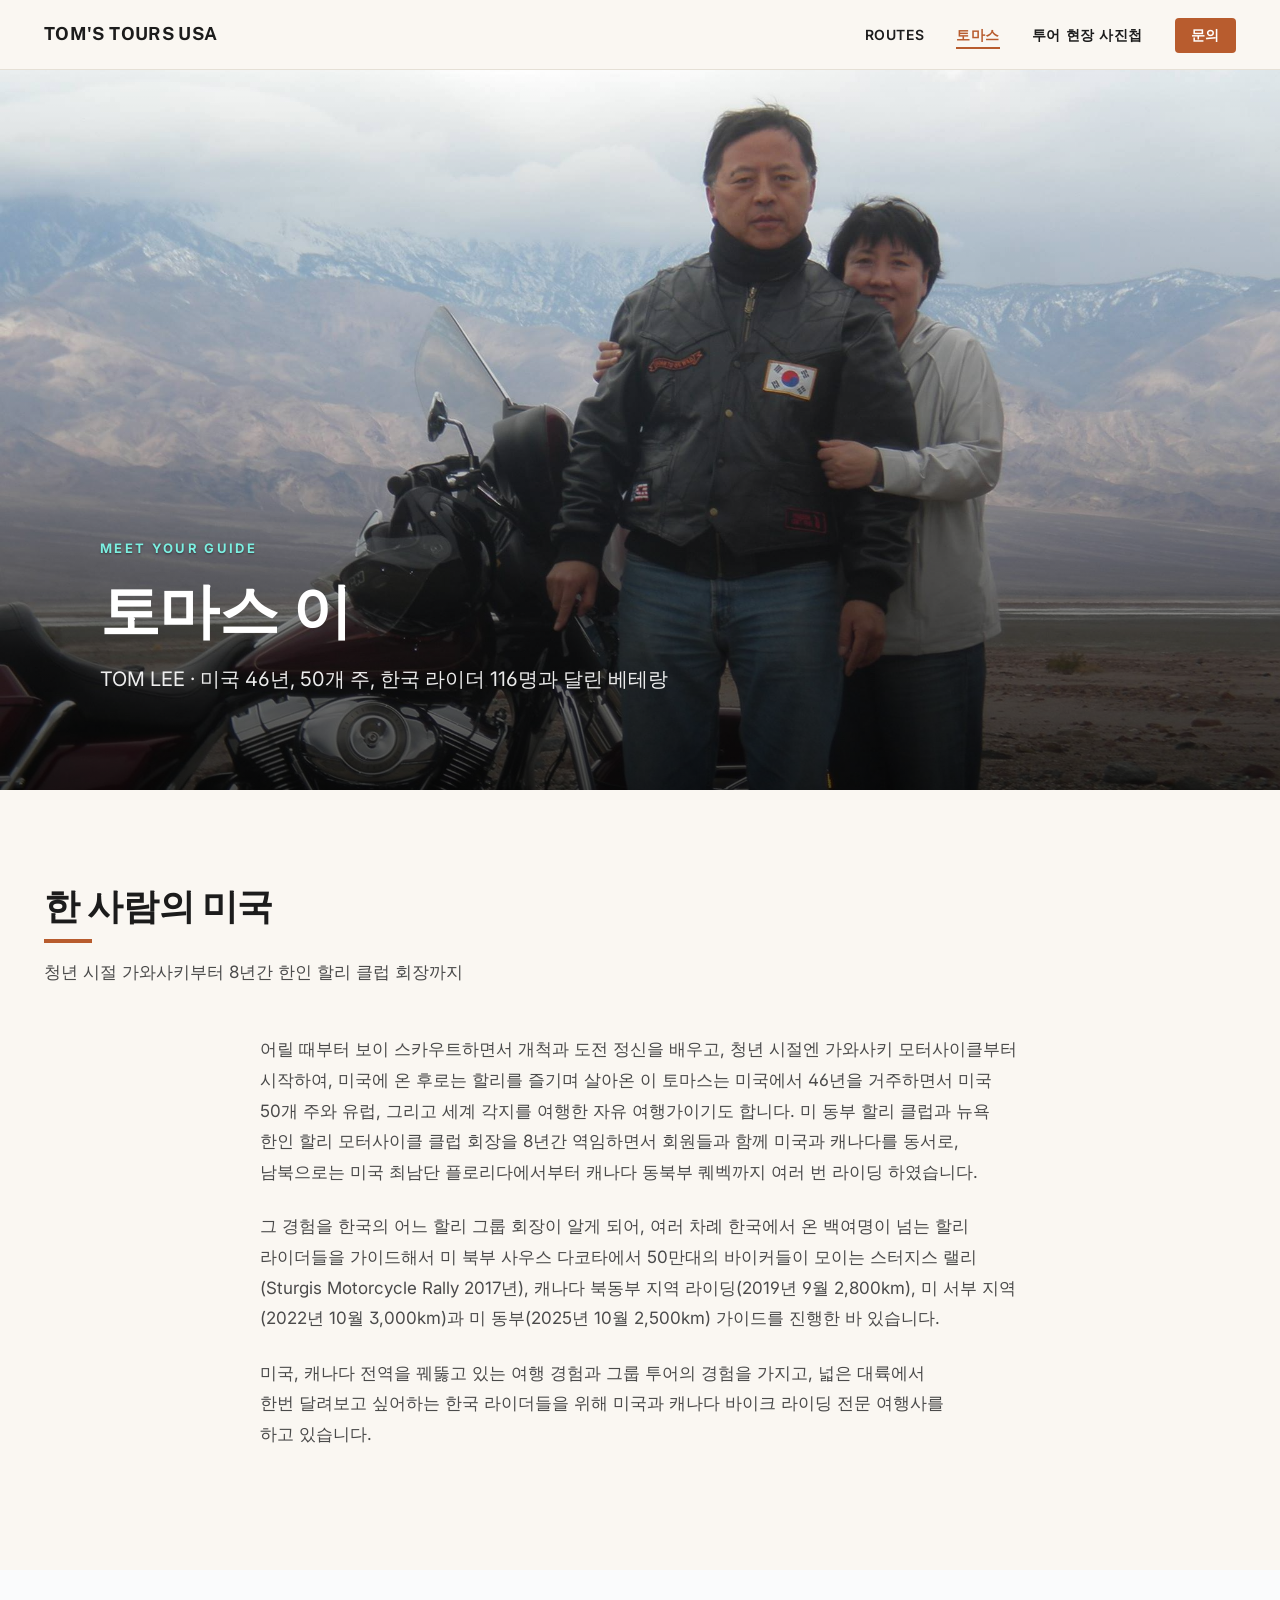
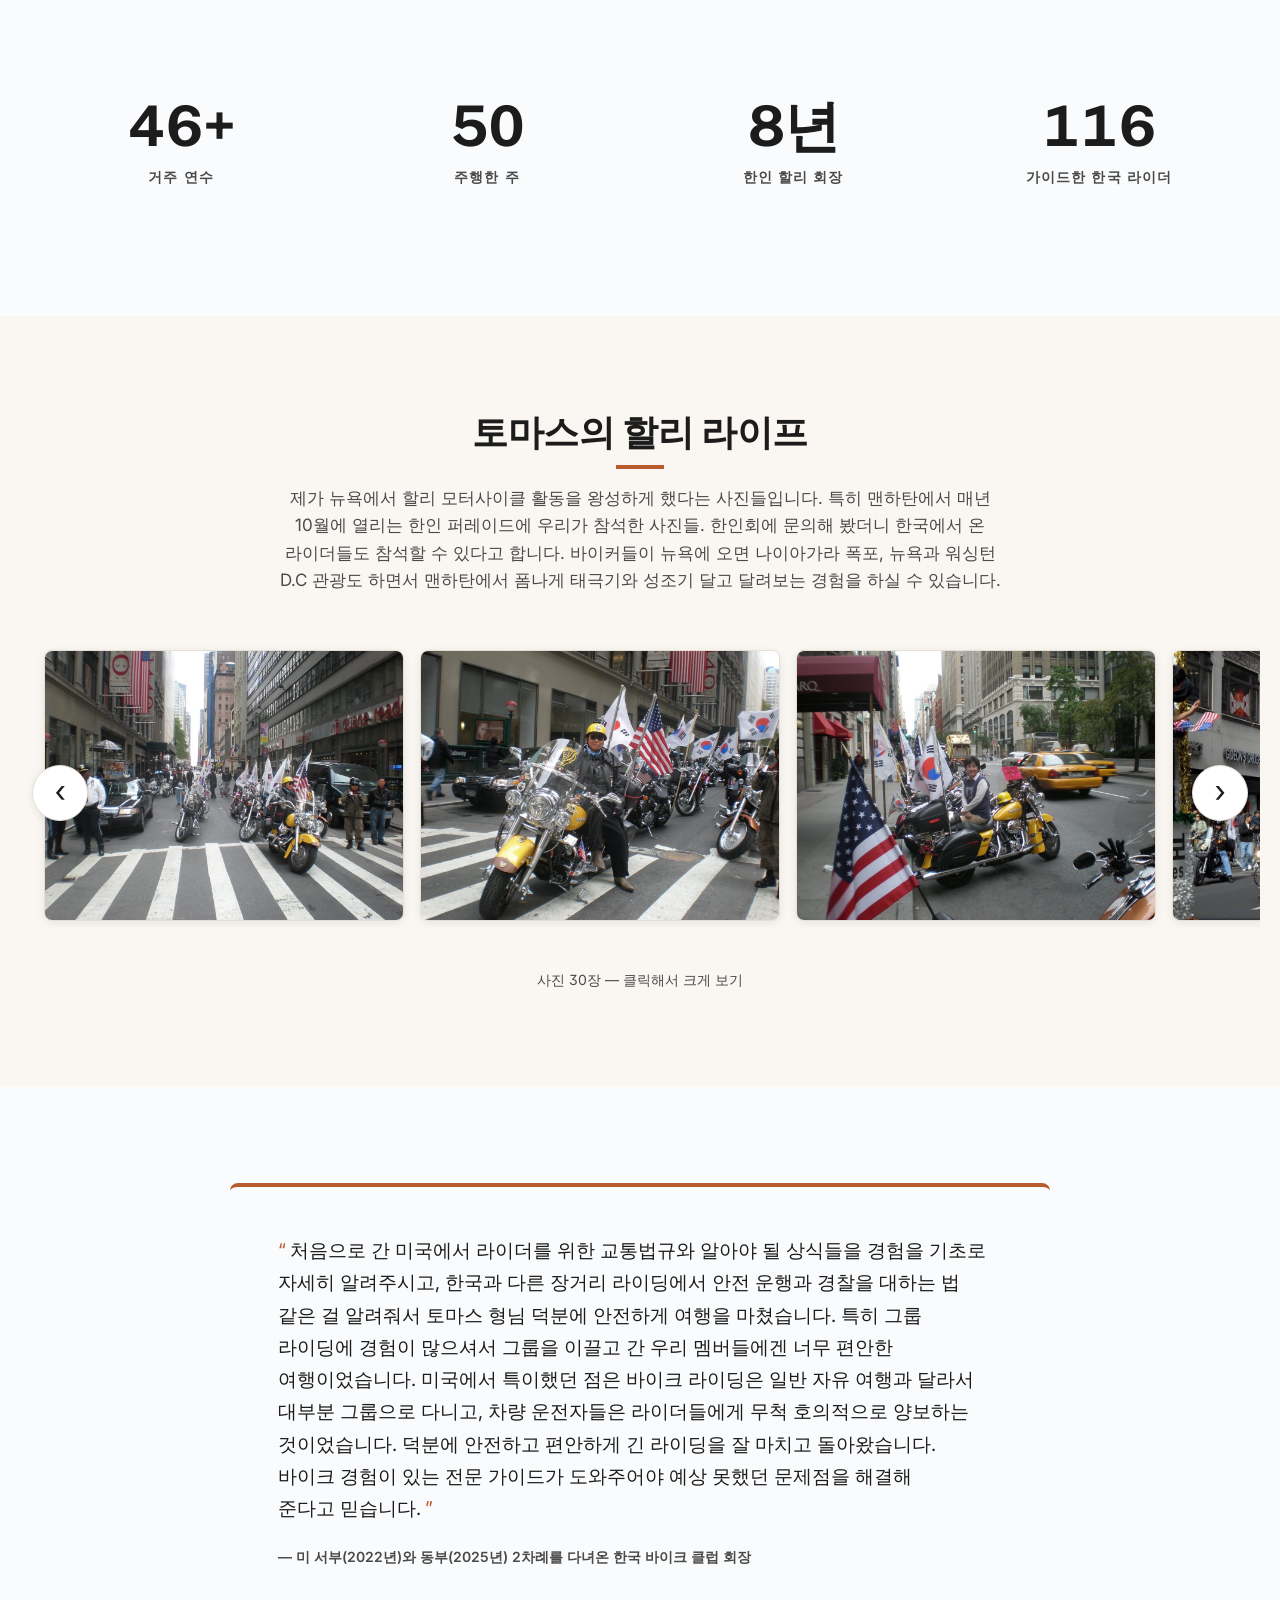
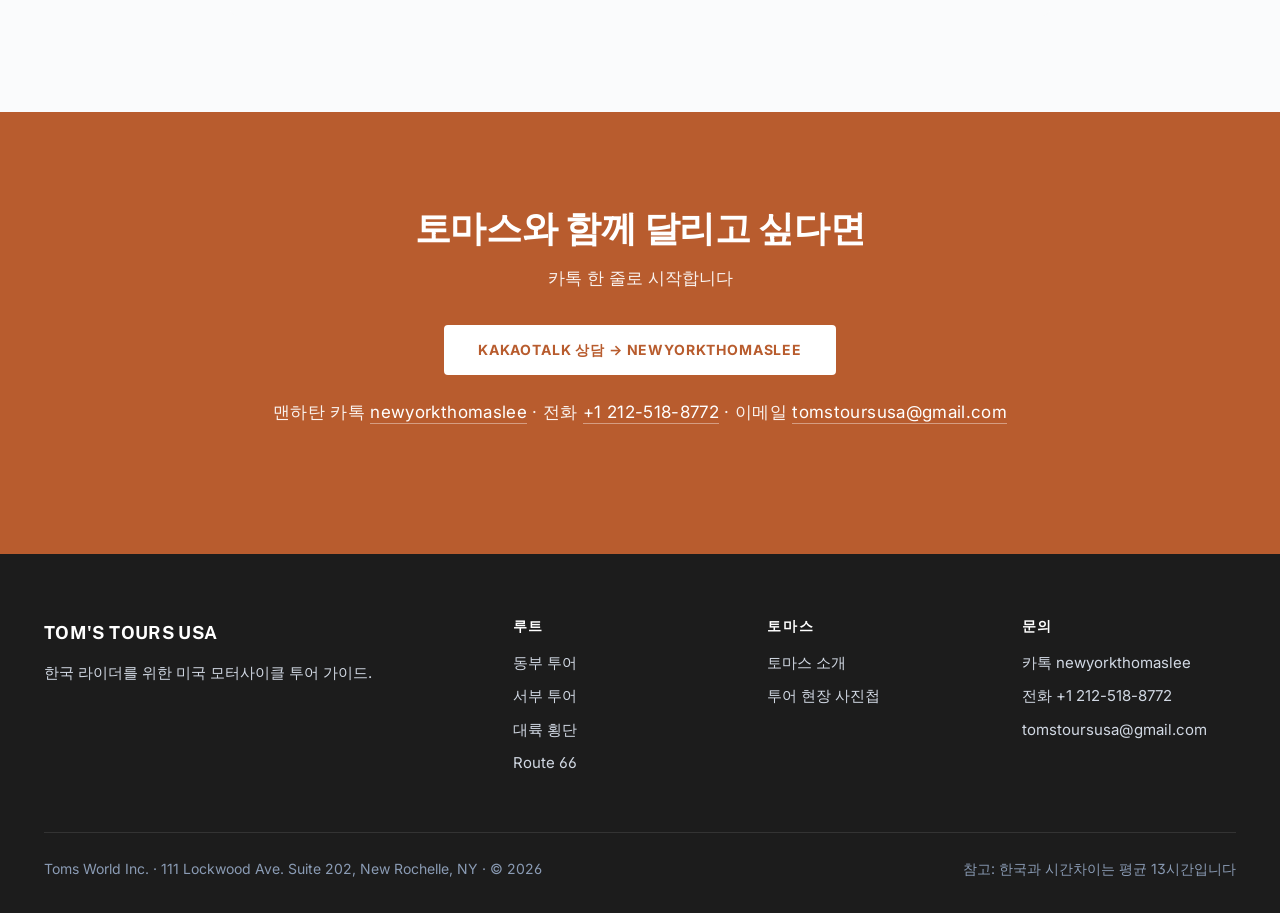
==== commit 38dfd8ba: "Contact: KakaoTalk guidance + single channel consolidation Site-wide contact consolidation per Found" ====
--- a/about.html
+++ b/about.html
@@ -217,9 +217,9 @@
     <h2>토마스와 함께 달리고 싶다면</h2>
     <p>카톡 한 줄로 시작합니다</p>
     <div class="btn-row">
-      <a href="kakaotalk://friendsearch?id=Tomstoursusa" class="btn btn-on-teal">KAKAOTALK 상담 → Tomstoursusa</a>
-    </div>
-    <p class="teal-cta-meta">맨하탄 카톡 <a href="kakaotalk://friendsearch?id=newyorkthomaslee">newyorkthomaslee</a> · 전화 <a href="tel:212-518-8772">212-518-8772</a> · 이메일 <a href="mailto:tomstoursusa@gmail.com">tomstoursusa@gmail.com</a></p>
+      <a href="kakaotalk://friendsearch?id=newyorkthomaslee" class="btn btn-on-teal">KAKAOTALK 상담 → newyorkthomaslee</a>
+    </div>
+    <p class="teal-cta-meta">맨하탄 카톡 <a href="kakaotalk://friendsearch?id=newyorkthomaslee">newyorkthomaslee</a> · 전화 <a href="tel:+12125188772">+1 212-518-8772</a> · 이메일 <a href="mailto:tomstoursusa@gmail.com">tomstoursusa@gmail.com</a></p>
   </div>
 </section>
 
@@ -249,8 +249,8 @@
       <div>
         <h4>문의</h4>
         <ul>
-          <li>카톡 Tomstoursusa · newyorkthomaslee</li>
-          <li>전화 212-518-8772</li>
+          <li>카톡 newyorkthomaslee</li>
+          <li>전화 +1 212-518-8772</li>
           <li>tomstoursusa@gmail.com</li>
         </ul>
       </div>
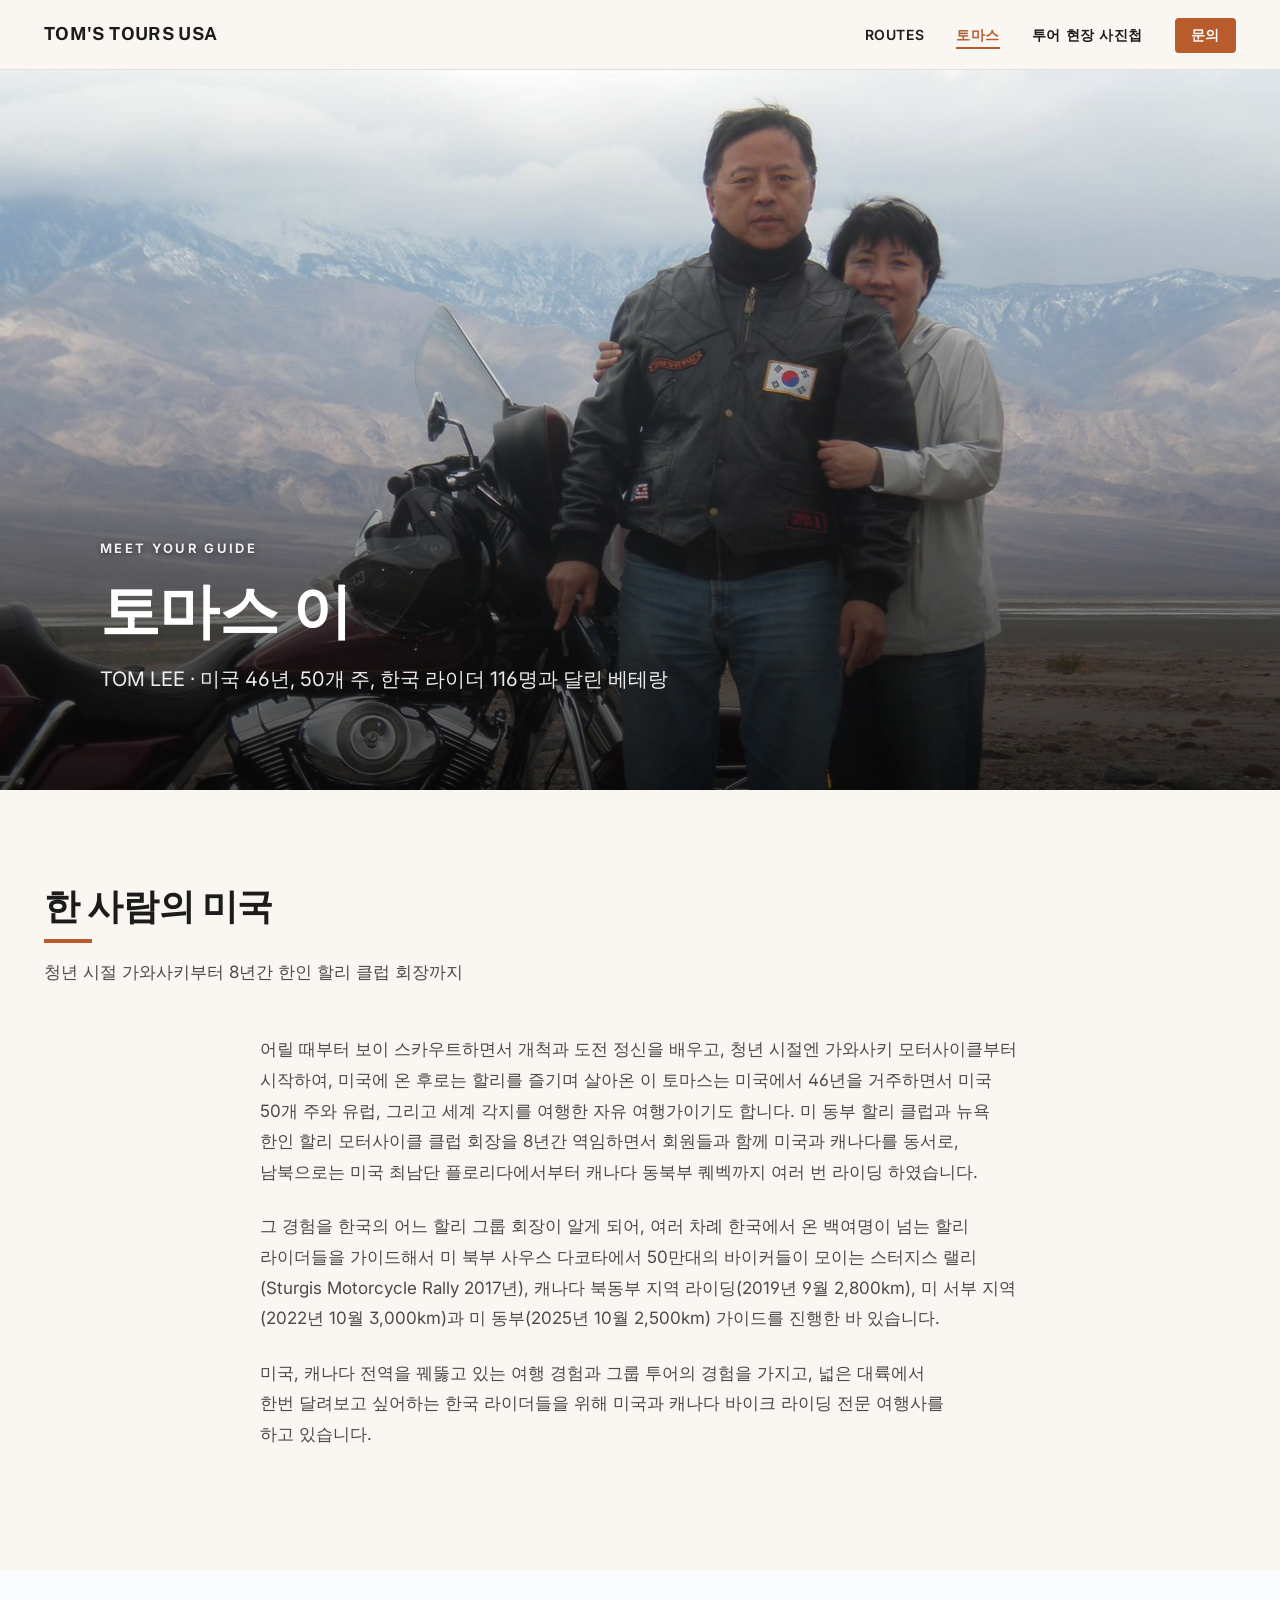
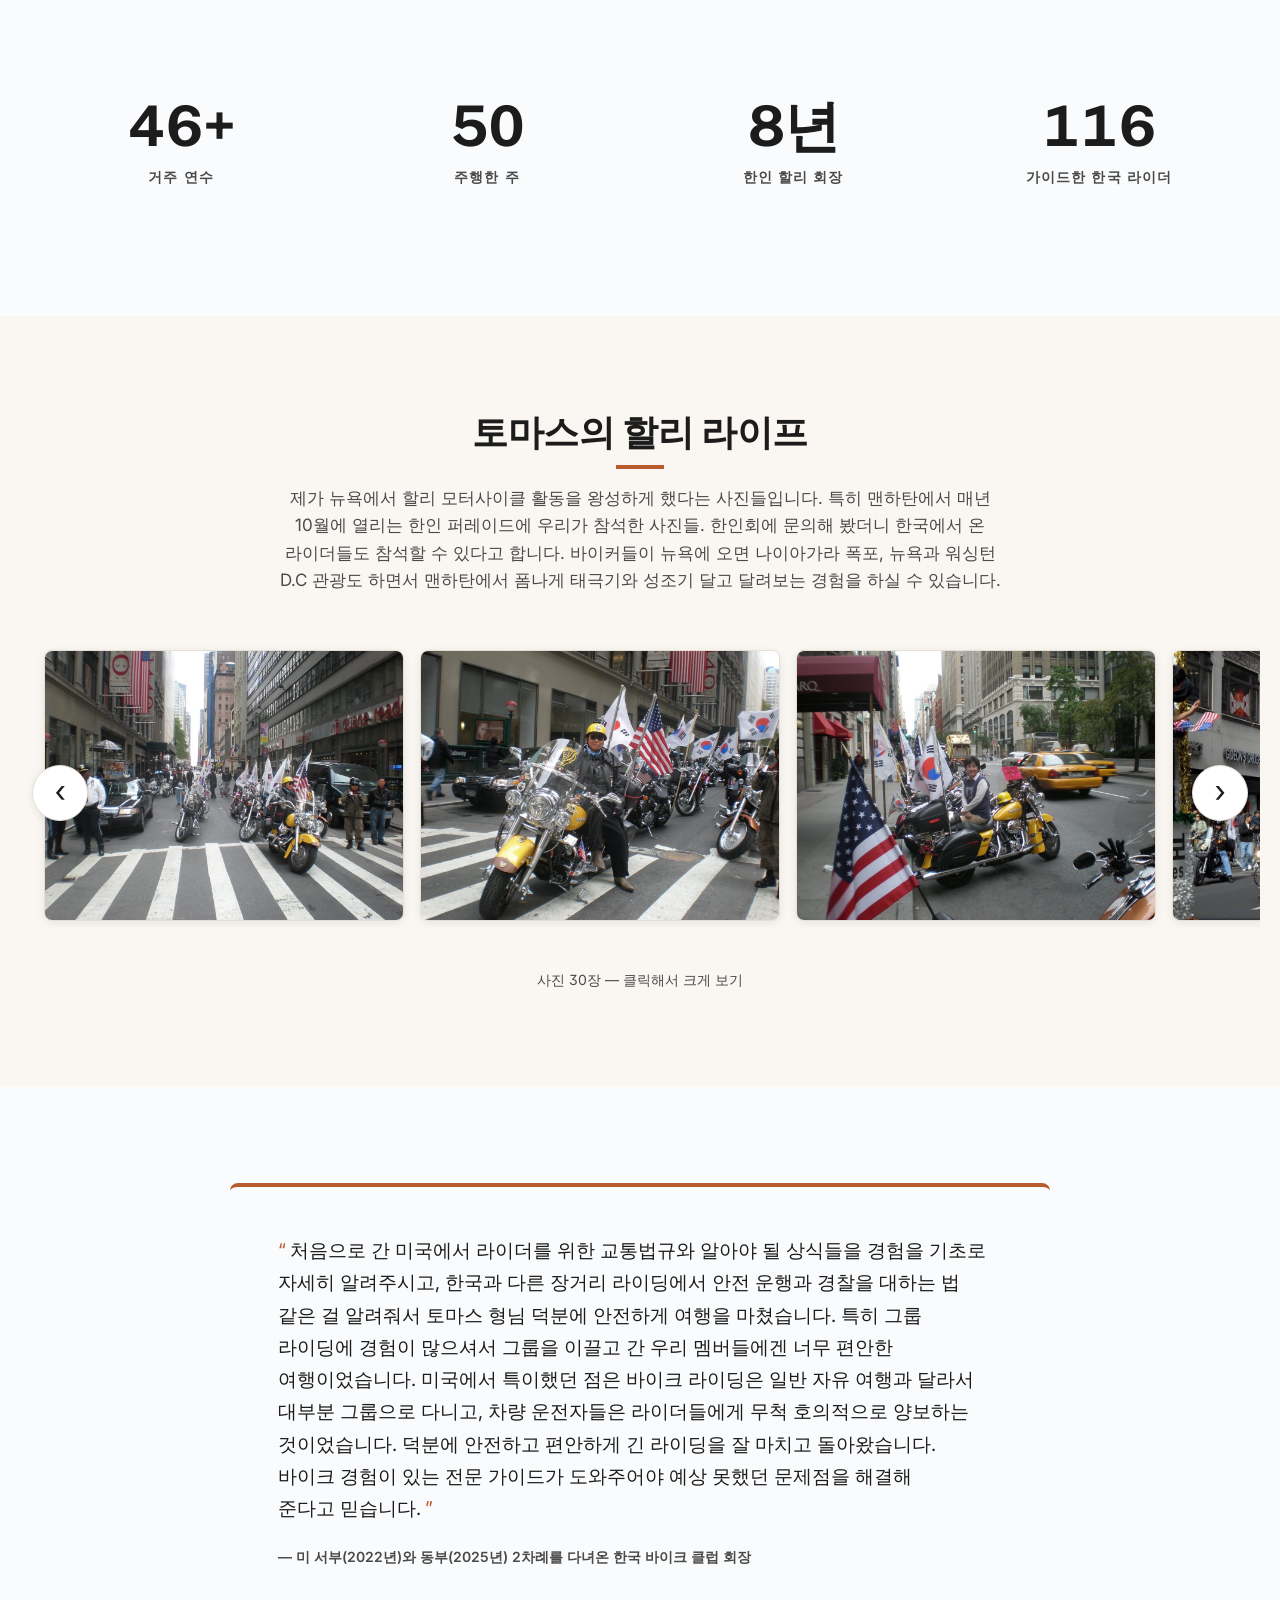
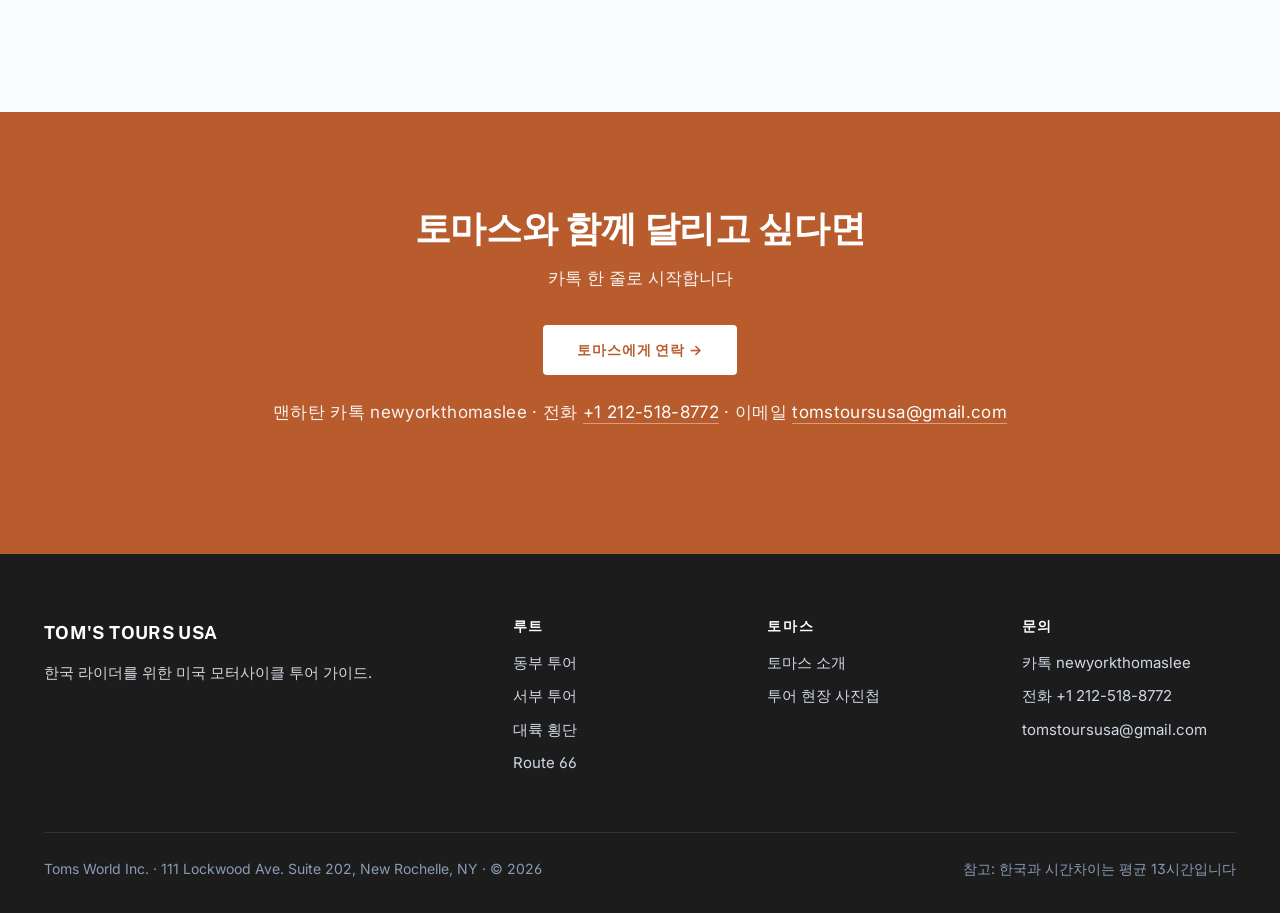
==== commit fb200c57: "Contact redesign + site-wide gallery lightbox + eyebrow color Three things in one batch per Founder " ====
--- a/about.html
+++ b/about.html
@@ -217,9 +217,9 @@
     <h2>토마스와 함께 달리고 싶다면</h2>
     <p>카톡 한 줄로 시작합니다</p>
     <div class="btn-row">
-      <a href="kakaotalk://friendsearch?id=newyorkthomaslee" class="btn btn-on-teal">KAKAOTALK 상담 → newyorkthomaslee</a>
-    </div>
-    <p class="teal-cta-meta">맨하탄 카톡 <a href="kakaotalk://friendsearch?id=newyorkthomaslee">newyorkthomaslee</a> · 전화 <a href="tel:+12125188772">+1 212-518-8772</a> · 이메일 <a href="mailto:tomstoursusa@gmail.com">tomstoursusa@gmail.com</a></p>
+      <a href="contact.html" class="btn btn-on-teal">토마스에게 연락 →</a>
+    </div>
+    <p class="teal-cta-meta">맨하탄 카톡 newyorkthomaslee · 전화 <a href="tel:+12125188772">+1 212-518-8772</a> · 이메일 <a href="mailto:tomstoursusa@gmail.com">tomstoursusa@gmail.com</a></p>
   </div>
 </section>
 
--- a/style.css
+++ b/style.css
@@ -177,12 +177,13 @@
   letter-spacing: 0.18em;
   font-size: 13px;
   font-weight: 700;
-  /* Brighter teal for AA contrast on photo + black gradient bottom.
-     #6BE3D5 → #7CF0E2 lifts luminance ~6% while keeping LP teal hue. */
-  color: #7CF0E2;
+  /* White at 0.92 opacity — works over all hero photos. Bright teal (#7CF0E2)
+     retired 2026-05-13 (Founder direction: didn't harmonize with photo browns/warms).
+     Strong shadow is the redundancy for variable sky/background luminance. */
+  color: #ffffff;
+  opacity: 0.92;
   margin-bottom: 20px;
-  /* Subtle text-shadow shores up contrast over variable photo backgrounds */
-  text-shadow: 0 1px 2px rgba(0,0,0,0.45);
+  text-shadow: 0 1px 6px rgba(0,0,0,0.55), 0 0 1px rgba(0,0,0,0.4);
 }
 .hero h1 {
   font-size: 64px;
@@ -1436,3 +1437,152 @@
   .hero--portrait img { object-position: center 12%; }
   .hero--portrait { aspect-ratio: 3 / 4; min-height: 520px; }
 }
+
+
+/* ============================================================
+   CONTACT PAGE — single-section magazine card
+   ============================================================ */
+.contact-page-card {
+  max-width: 760px;
+  margin: 0 auto;
+  background: #ffffff;
+  border: 1px solid var(--rule, #e8e8ed);
+  border-radius: 16px;
+  padding: 56px 48px;
+  box-shadow: 0 24px 64px rgba(0,0,0,0.04);
+}
+@media (max-width: 640px) {
+  .contact-page-card { padding: 40px 24px; border-radius: 12px; }
+}
+.contact-eyebrow {
+  text-transform: uppercase;
+  letter-spacing: 0.22em;
+  font-size: 12px;
+  font-weight: 700;
+  color: var(--ink-soft, #4a4a4a);
+  text-align: center;
+  margin-bottom: 16px;
+}
+.contact-headline {
+  font-family: 'Inter', 'Pretendard Variable', sans-serif;
+  font-size: 32px;
+  font-weight: 500;
+  line-height: 1.25;
+  letter-spacing: -0.02em;
+  color: var(--ink, #1c1c1c);
+  text-align: center;
+  margin-bottom: 40px;
+}
+@media (max-width: 640px) {
+  .contact-headline { font-size: 26px; margin-bottom: 32px; }
+}
+/* The ID display — the centerpiece of the page */
+.contact-id-block {
+  text-align: center;
+  padding: 32px 24px;
+  background: var(--paper, #FAF7F2);
+  border-radius: 12px;
+  margin-bottom: 48px;
+}
+.contact-id-label {
+  font-size: 12px;
+  text-transform: uppercase;
+  letter-spacing: 0.18em;
+  color: var(--ink-soft, #4a4a4a);
+  margin-bottom: 10px;
+}
+.contact-id-display {
+  font-family: 'Pretendard Variable', 'Inter', sans-serif;
+  font-size: 44px;
+  font-weight: 700;
+  letter-spacing: -0.025em;
+  color: var(--ink, #1c1c1c);
+  margin-bottom: 12px;
+  word-break: break-all;
+  line-height: 1.1;
+}
+@media (max-width: 640px) {
+  .contact-id-display { font-size: 32px; }
+}
+.contact-id-hint {
+  font-size: 14px;
+  color: var(--ink-soft, #4a4a4a);
+}
+/* 3-step process */
+.contact-steps {
+  display: grid;
+  grid-template-columns: 1fr;
+  gap: 20px;
+  margin-bottom: 48px;
+}
+@media (min-width: 720px) {
+  .contact-steps {
+    grid-template-columns: repeat(3, 1fr);
+    gap: 24px;
+  }
+}
+.contact-step {
+  padding: 20px 0 20px 20px;
+  border-left: 3px solid var(--accent, #B85C2E);
+}
+.contact-step-num {
+  font-family: 'JetBrains Mono', 'Inter', monospace;
+  font-size: 28px;
+  font-weight: 700;
+  color: var(--accent, #B85C2E);
+  line-height: 1;
+  margin-bottom: 12px;
+  font-feature-settings: "tnum";
+}
+.contact-step-text {
+  font-size: 16px;
+  line-height: 1.6;
+  color: var(--ink, #1c1c1c);
+}
+.contact-step-text strong { font-weight: 700; }
+/* Fallback row */
+.contact-fallback {
+  text-align: center;
+  padding: 32px 0 28px;
+  border-top: 1px solid var(--rule, #e8e8ed);
+  margin-bottom: 8px;
+}
+.contact-fallback-label {
+  font-size: 12px;
+  text-transform: uppercase;
+  letter-spacing: 0.18em;
+  color: var(--ink-soft, #4a4a4a);
+  margin-bottom: 16px;
+}
+.contact-fallback-items {
+  font-size: 16px;
+  line-height: 1.9;
+  color: var(--ink, #1c1c1c);
+}
+.contact-fallback-items a {
+  color: var(--ink, #1c1c1c);
+  text-decoration: underline;
+  text-underline-offset: 4px;
+  text-decoration-thickness: 1px;
+}
+.contact-fallback-items a:hover { text-decoration-thickness: 2px; }
+/* Meta — timezone + address fine print */
+.contact-meta {
+  text-align: center;
+  font-size: 13px;
+  color: var(--ink-soft, #4a4a4a);
+  line-height: 1.7;
+  padding-top: 24px;
+  border-top: 1px solid var(--rule, #e8e8ed);
+}
+.contact-meta-address {
+  margin-top: 12px;
+  font-style: normal;
+}
+
+/* ============================================================
+   THUMB GALLERY — clickable cursor + hover lift
+   ============================================================ */
+.thumb { cursor: pointer; }
+.thumb:hover { transform: translateY(-2px); transition: transform 0.2s; }
+.masonry-item { cursor: pointer; }
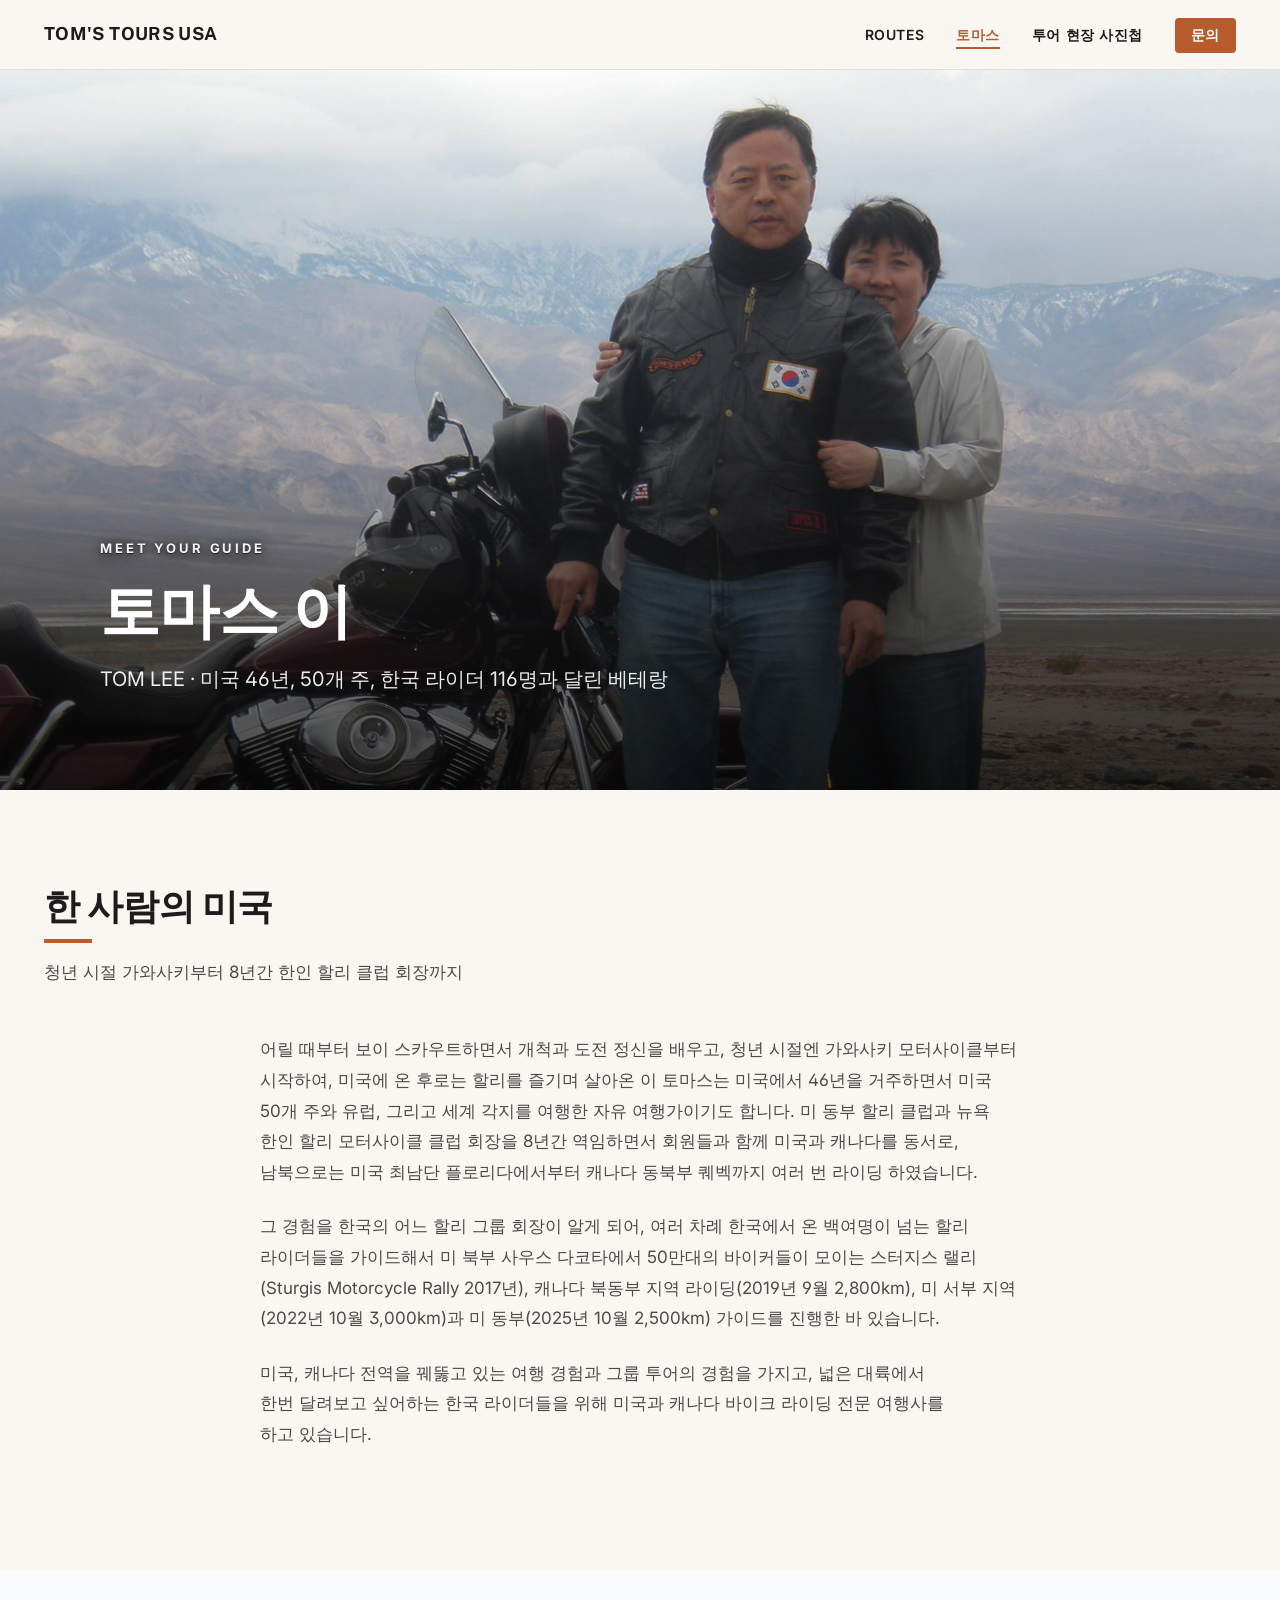
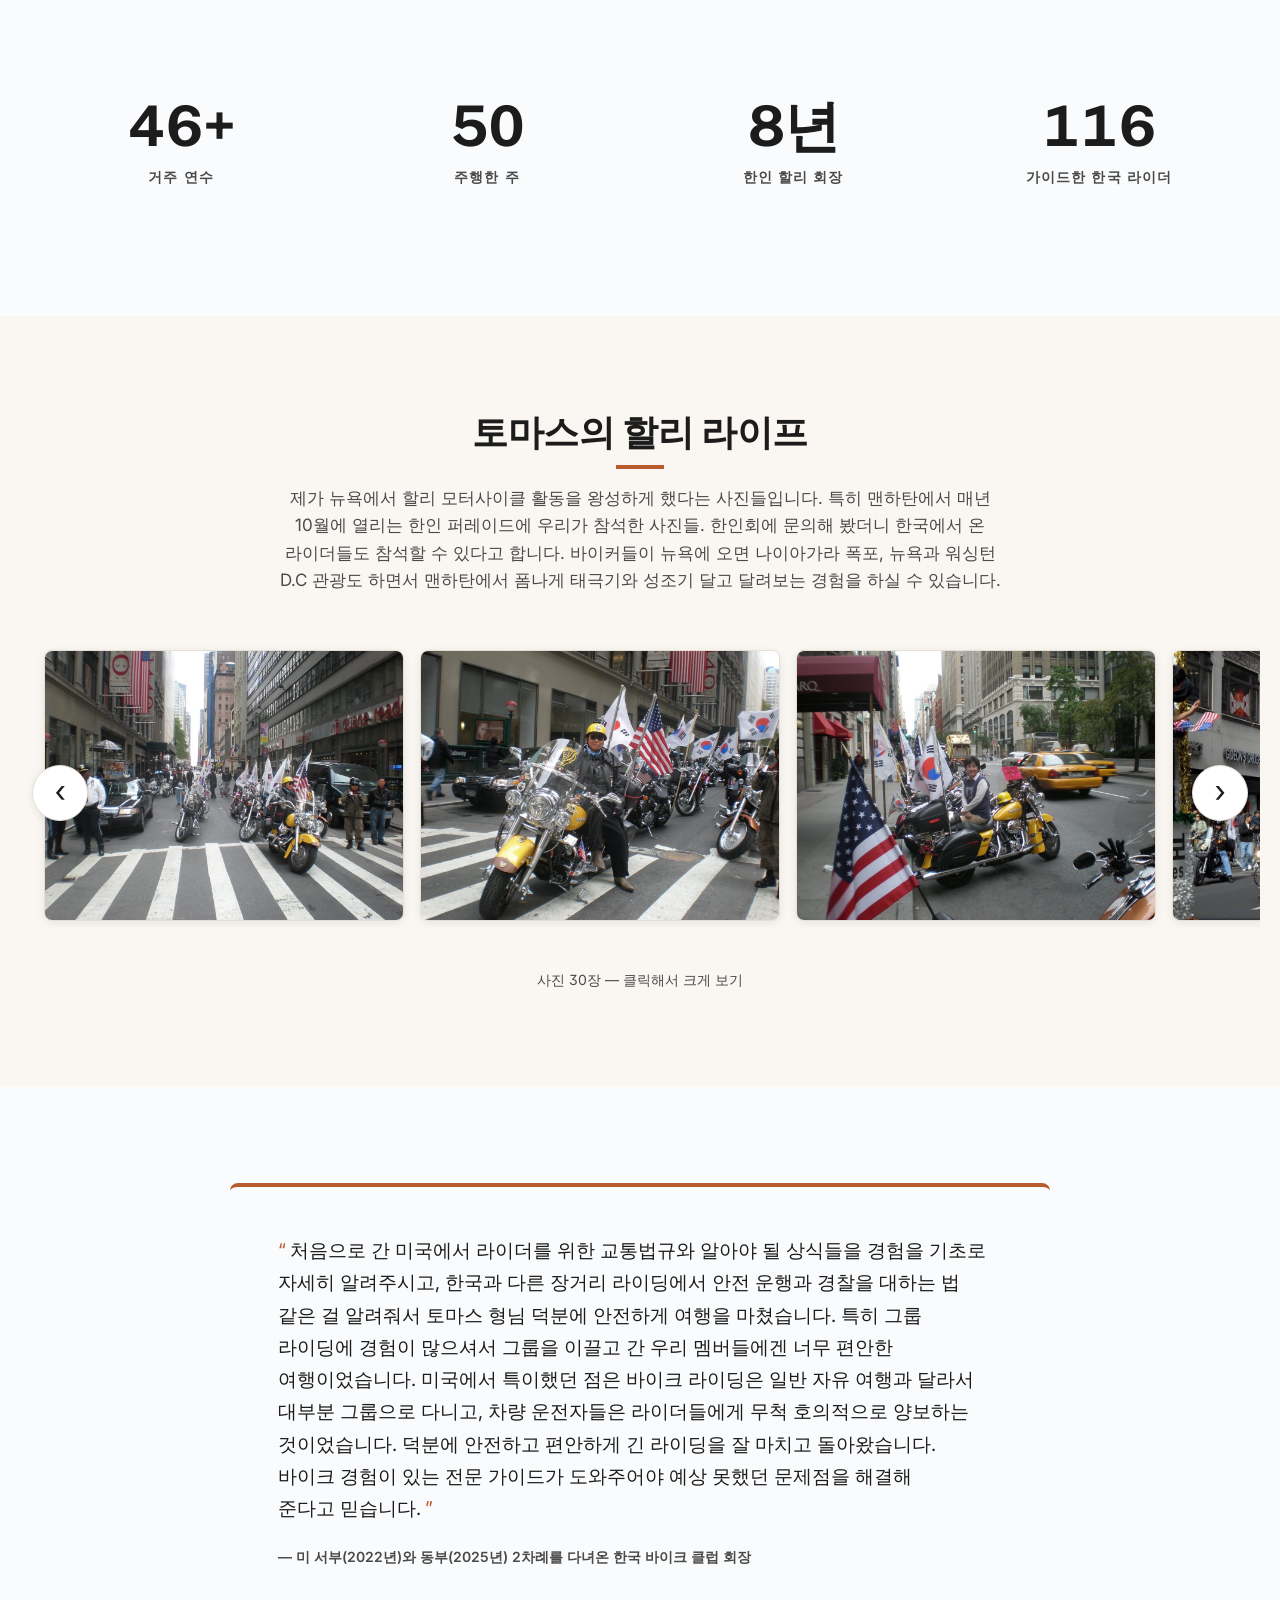
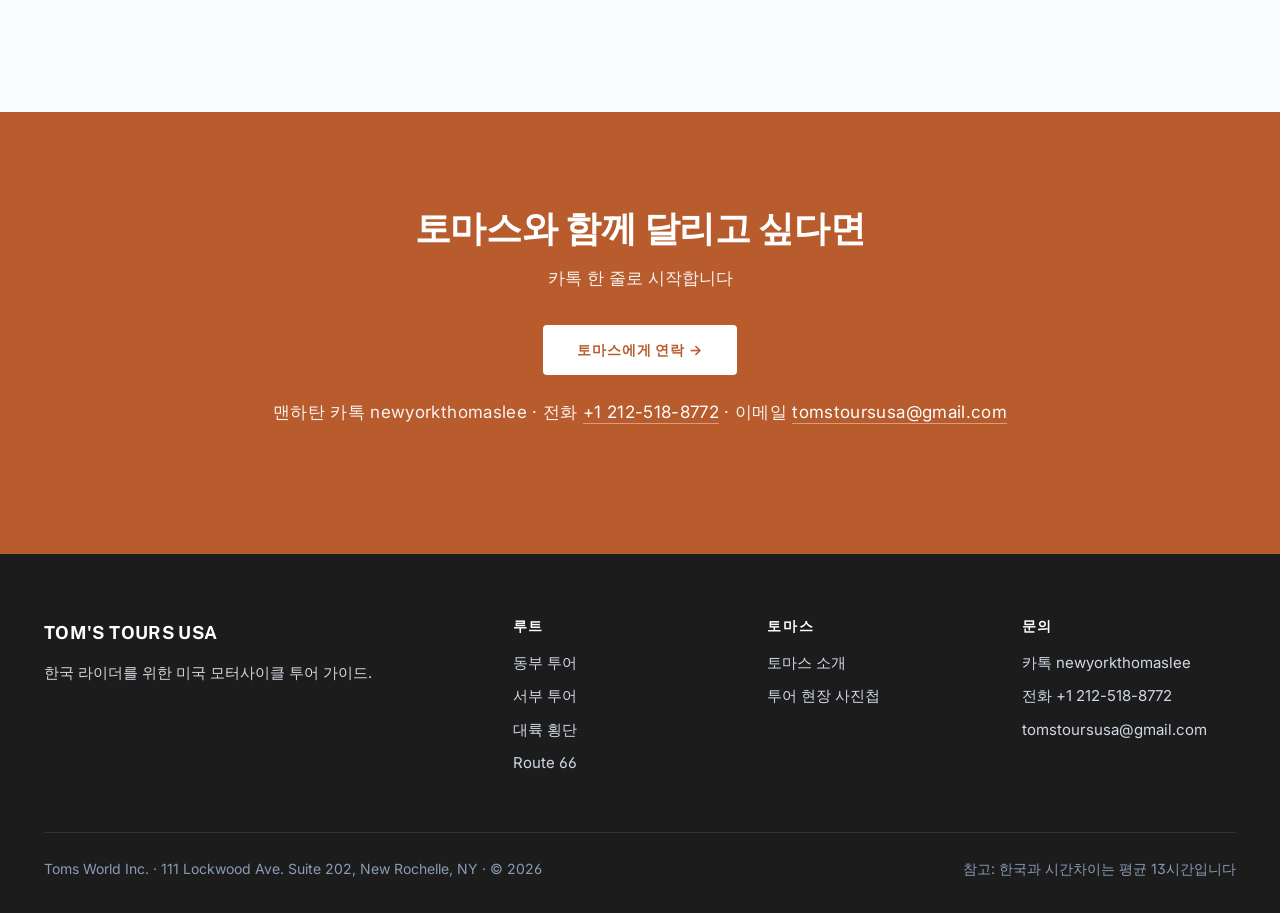
==== commit ba2b47e2: "Lightbox: add mobile touch swipe across all 7 galleries Founder asked "are all the photo gallery swa" ====
--- a/about.html
+++ b/about.html
@@ -198,6 +198,24 @@
     else if (e.key === 'ArrowLeft') lightboxLifeNav(-1);
     else if (e.key === 'ArrowRight') lightboxLifeNav(1);
   });
+  // Touch swipe for mobile — left/right delta > 50px navigates
+  (function () {
+    var lb = document.getElementById('lightboxLife');
+    if (!lb) return;
+    var startX = 0, deltaX = 0;
+    lb.addEventListener('touchstart', function (e) {
+      startX = e.touches[0].clientX;
+      deltaX = 0;
+    }, { passive: true });
+    lb.addEventListener('touchmove', function (e) {
+      deltaX = e.touches[0].clientX - startX;
+    }, { passive: true });
+    lb.addEventListener('touchend', function () {
+      if (Math.abs(deltaX) > 50) {
+        lightboxLifeNav(deltaX > 0 ? -1 : 1);
+      }
+    });
+  })();
   document.getElementById('lightboxLife').addEventListener('click', function(e) {
     if (e.target.id === 'lightboxLife') closeLightboxLife();
   });
--- a/style.css
+++ b/style.css
@@ -174,16 +174,20 @@
 }
 .hero-eyebrow {
   text-transform: uppercase;
-  letter-spacing: 0.18em;
+  letter-spacing: 0.22em;
   font-size: 13px;
   font-weight: 700;
-  /* White at 0.92 opacity — works over all hero photos. Bright teal (#7CF0E2)
-     retired 2026-05-13 (Founder direction: didn't harmonize with photo browns/warms).
-     Strong shadow is the redundancy for variable sky/background luminance. */
-  color: #ffffff;
-  opacity: 0.92;
+  /* Solid white + layered shadow for AA contrast over ANY photo background.
+     2026-05-13 v2: opacity:0.92 was weakening the text-shadow itself (opacity
+     property fades child shadows). Switched to rgba color so the triple-stack
+     shadow stays full strength. Creates a visible halo on bright skies AND
+     solid darkening on dark areas. */
+  color: rgba(255, 255, 255, 0.96);
   margin-bottom: 20px;
-  text-shadow: 0 1px 6px rgba(0,0,0,0.55), 0 0 1px rgba(0,0,0,0.4);
+  text-shadow:
+    0 1px 0 rgba(0,0,0,0.55),
+    0 0 8px rgba(0,0,0,0.65),
+    0 2px 16px rgba(0,0,0,0.55);
 }
 .hero h1 {
   font-size: 64px;
@@ -245,22 +249,29 @@
    darkening reads as atmospheric sky shadow, not a foreign overlay.
    Color #0a1a35 ≈ rgb(10,26,53) keeps hue alignment with the photo's
    sky while still meeting AA contrast for white text on top. */
+/* 2026-05-13 v3: brighten the photo with a CSS filter for a sunnier feel.
+   Targeted only at the home full hero. brightness 1.08 + saturate 1.15 +
+   contrast 1.04 lifts the sky, vibrancy on blues + flag reds, slight punch.
+   Conservative values — looks like a good camera exposure, not HDR. */
+.hero.hero--full img {
+  filter: brightness(1.08) saturate(1.15) contrast(1.04);
+}
 .hero.hero--full::after {
+  /* Scrim adjusted to compensate for the brightened photo. Slightly heavier
+     top so text contrast stays solid even though sky is now brighter. Still
+     neutral black (no color cast). 0% through middle keeps riders + horizon
+     fully visible. */
   background: linear-gradient(180deg,
-    rgba(10,26,53,0.62) 0%,
-    rgba(10,26,53,0.36) 28%,
-    rgba(10,26,53,0)    62%,
-    rgba(10,26,53,0.42) 100%
+    rgba(0, 0, 0, 0.30) 0%,
+    rgba(0, 0, 0, 0.14) 25%,
+    rgba(0, 0, 0, 0)    55%,
+    rgba(0, 0, 0, 0.32) 100%
   );
 }
 /* Redundant contrast: text-shadow under eyebrow / h1 / sub for sky variance. */
-.hero.hero--full .hero-eyebrow {
-  /* Drop the bright teal accent — it fought the photo. White + strong
-     shadow + the existing letter-spacing/uppercase carry the hierarchy. */
-  color: #ffffff;
-  opacity: 0.92;
-  text-shadow: 0 1px 6px rgba(0,0,0,0.65), 0 0 1px rgba(0,0,0,0.5);
-}
+/* .hero.hero--full .hero-eyebrow override removed 2026-05-13 v2 — the base
+   .hero-eyebrow rule now uses rgba color + triple-stack shadow which works
+   well over all hero photos including the full-height home hero. */
 .hero.hero--full h1,
 .hero.hero--full .hero-sub {
   text-shadow: 0 2px 10px rgba(0,0,0,0.55), 0 1px 3px rgba(0,0,0,0.35);
